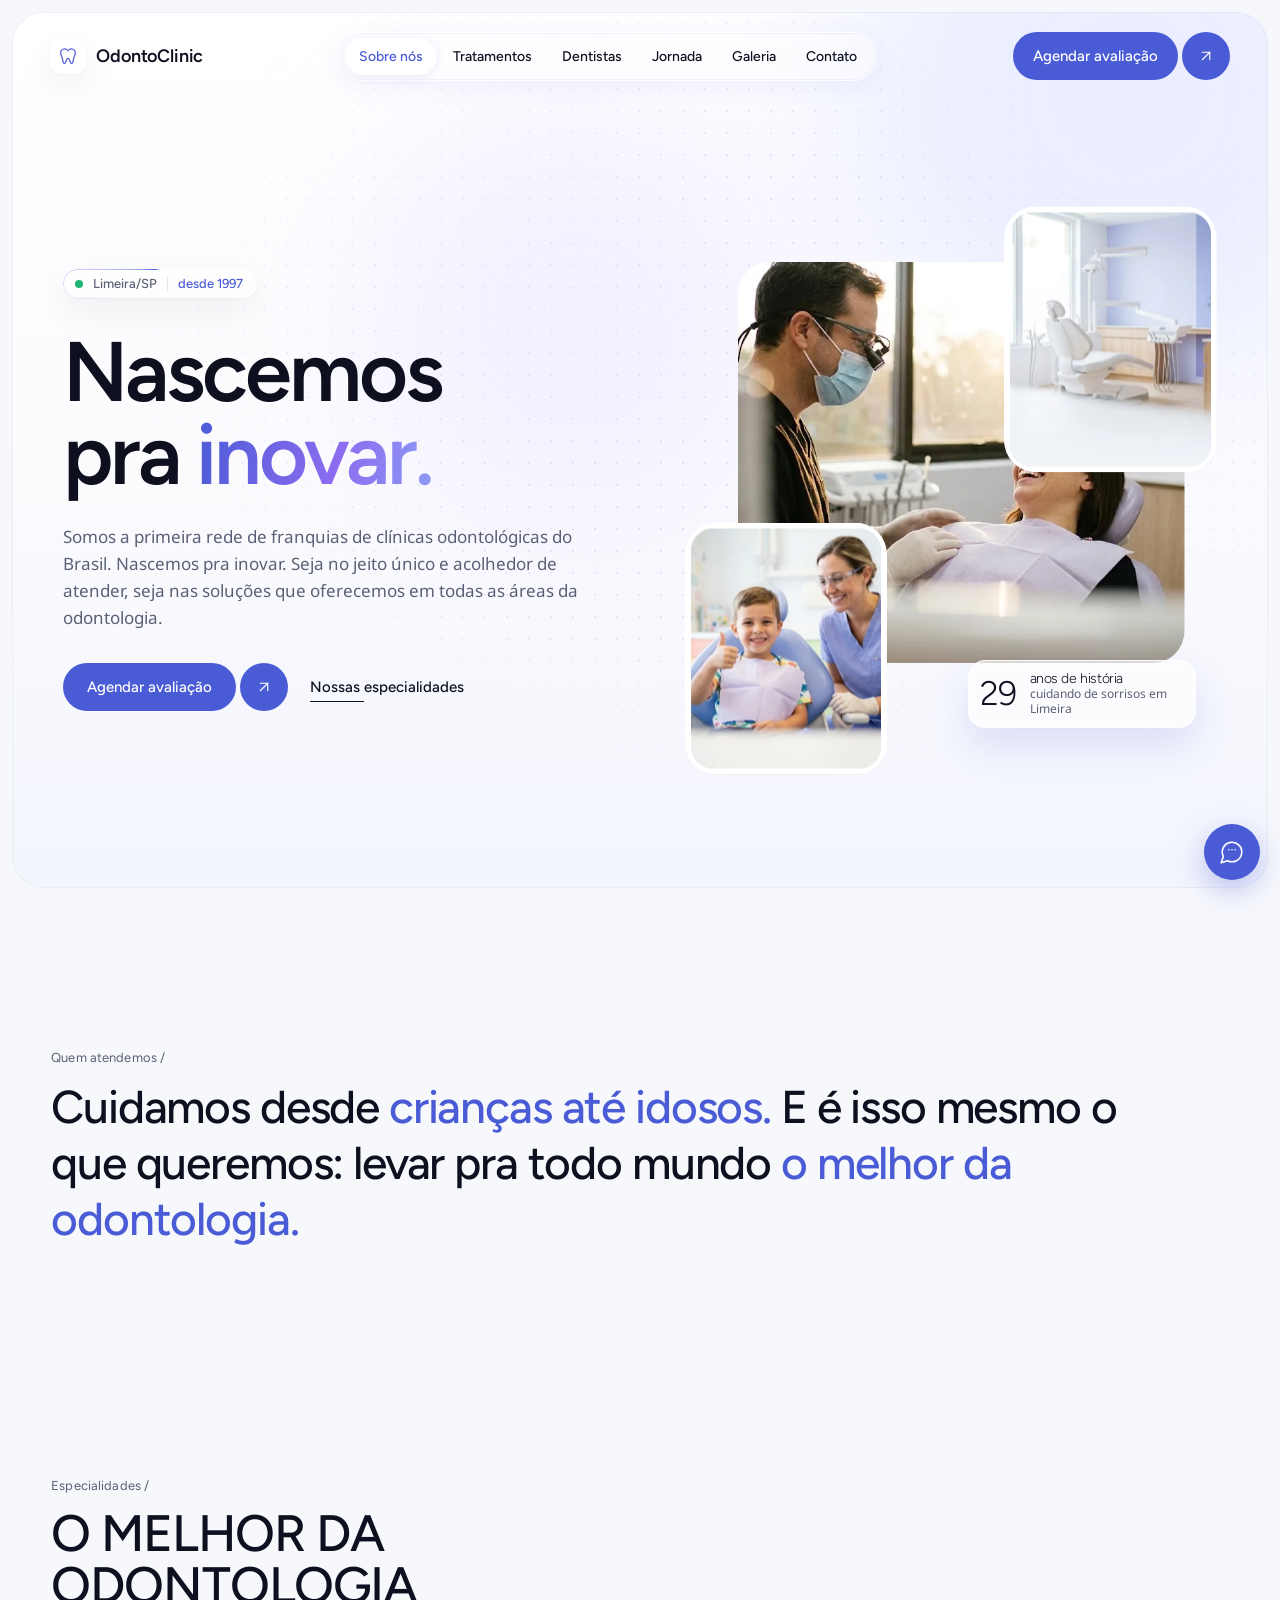
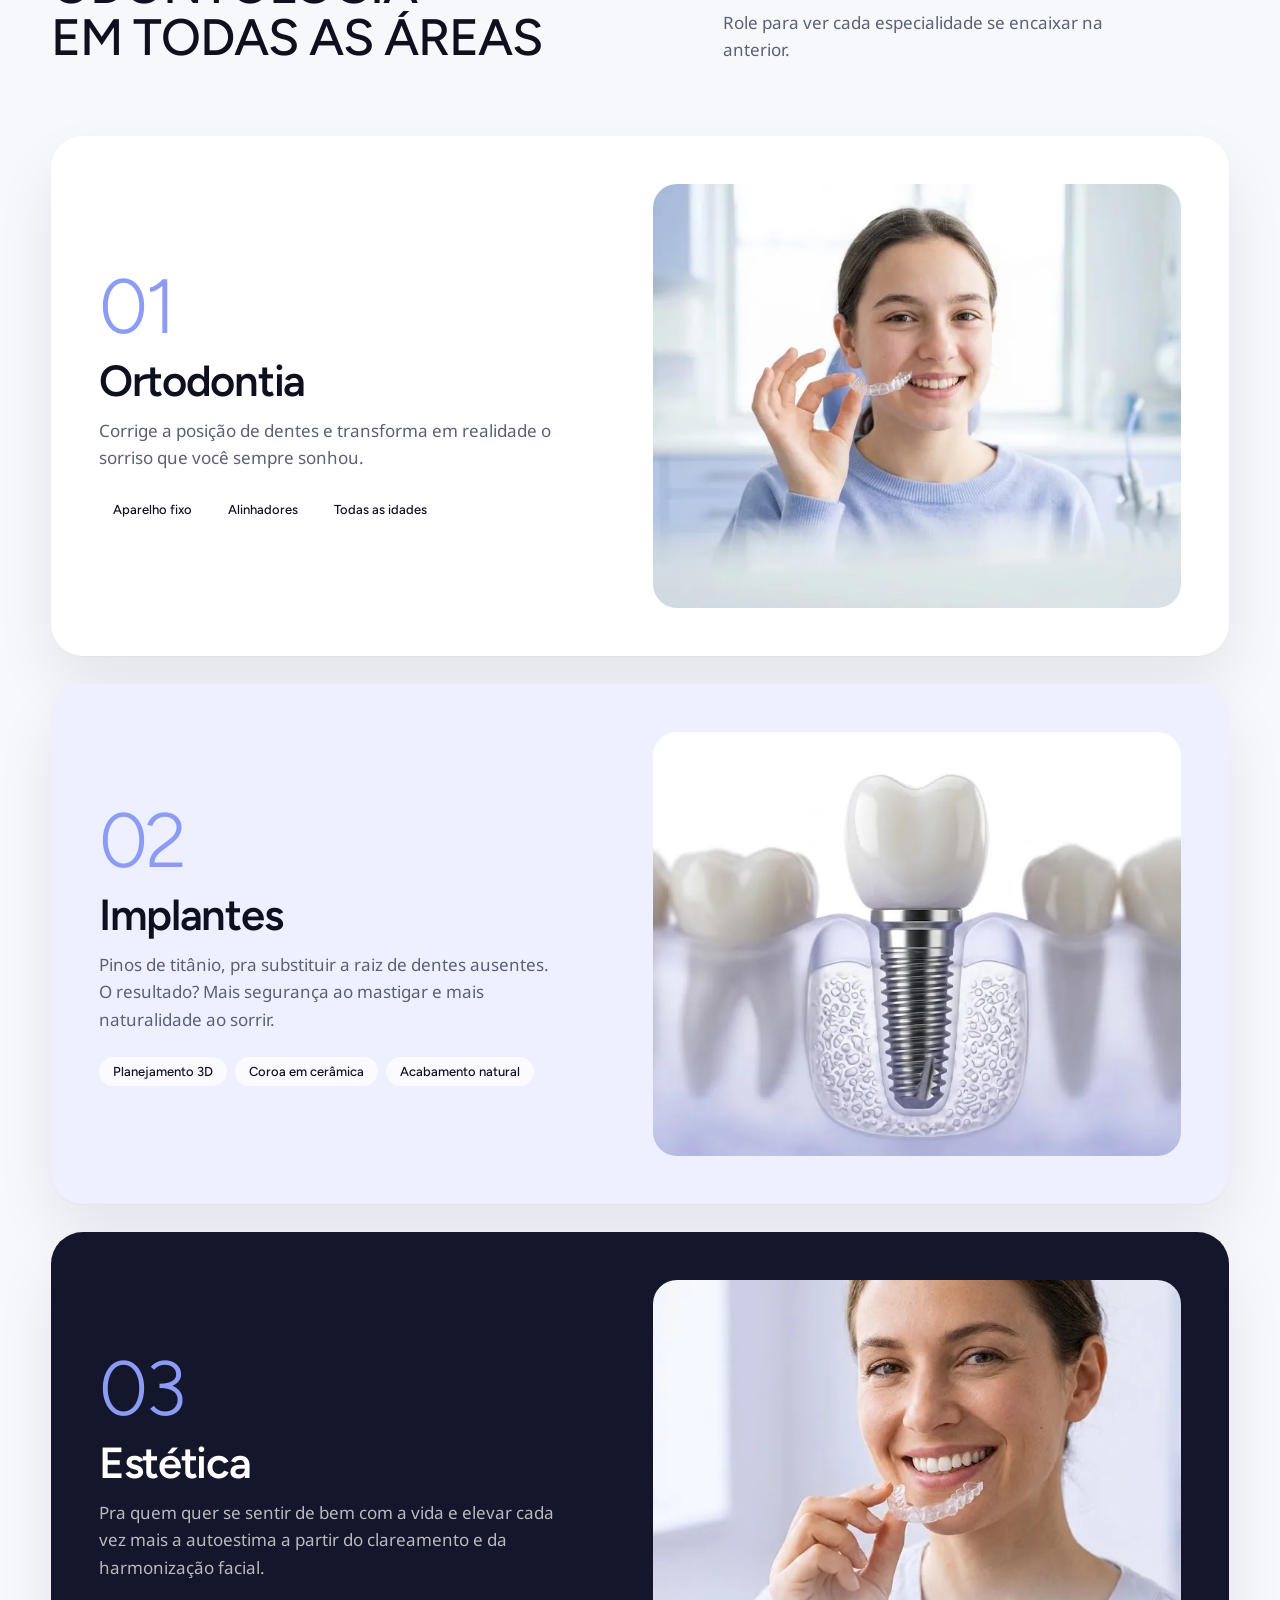
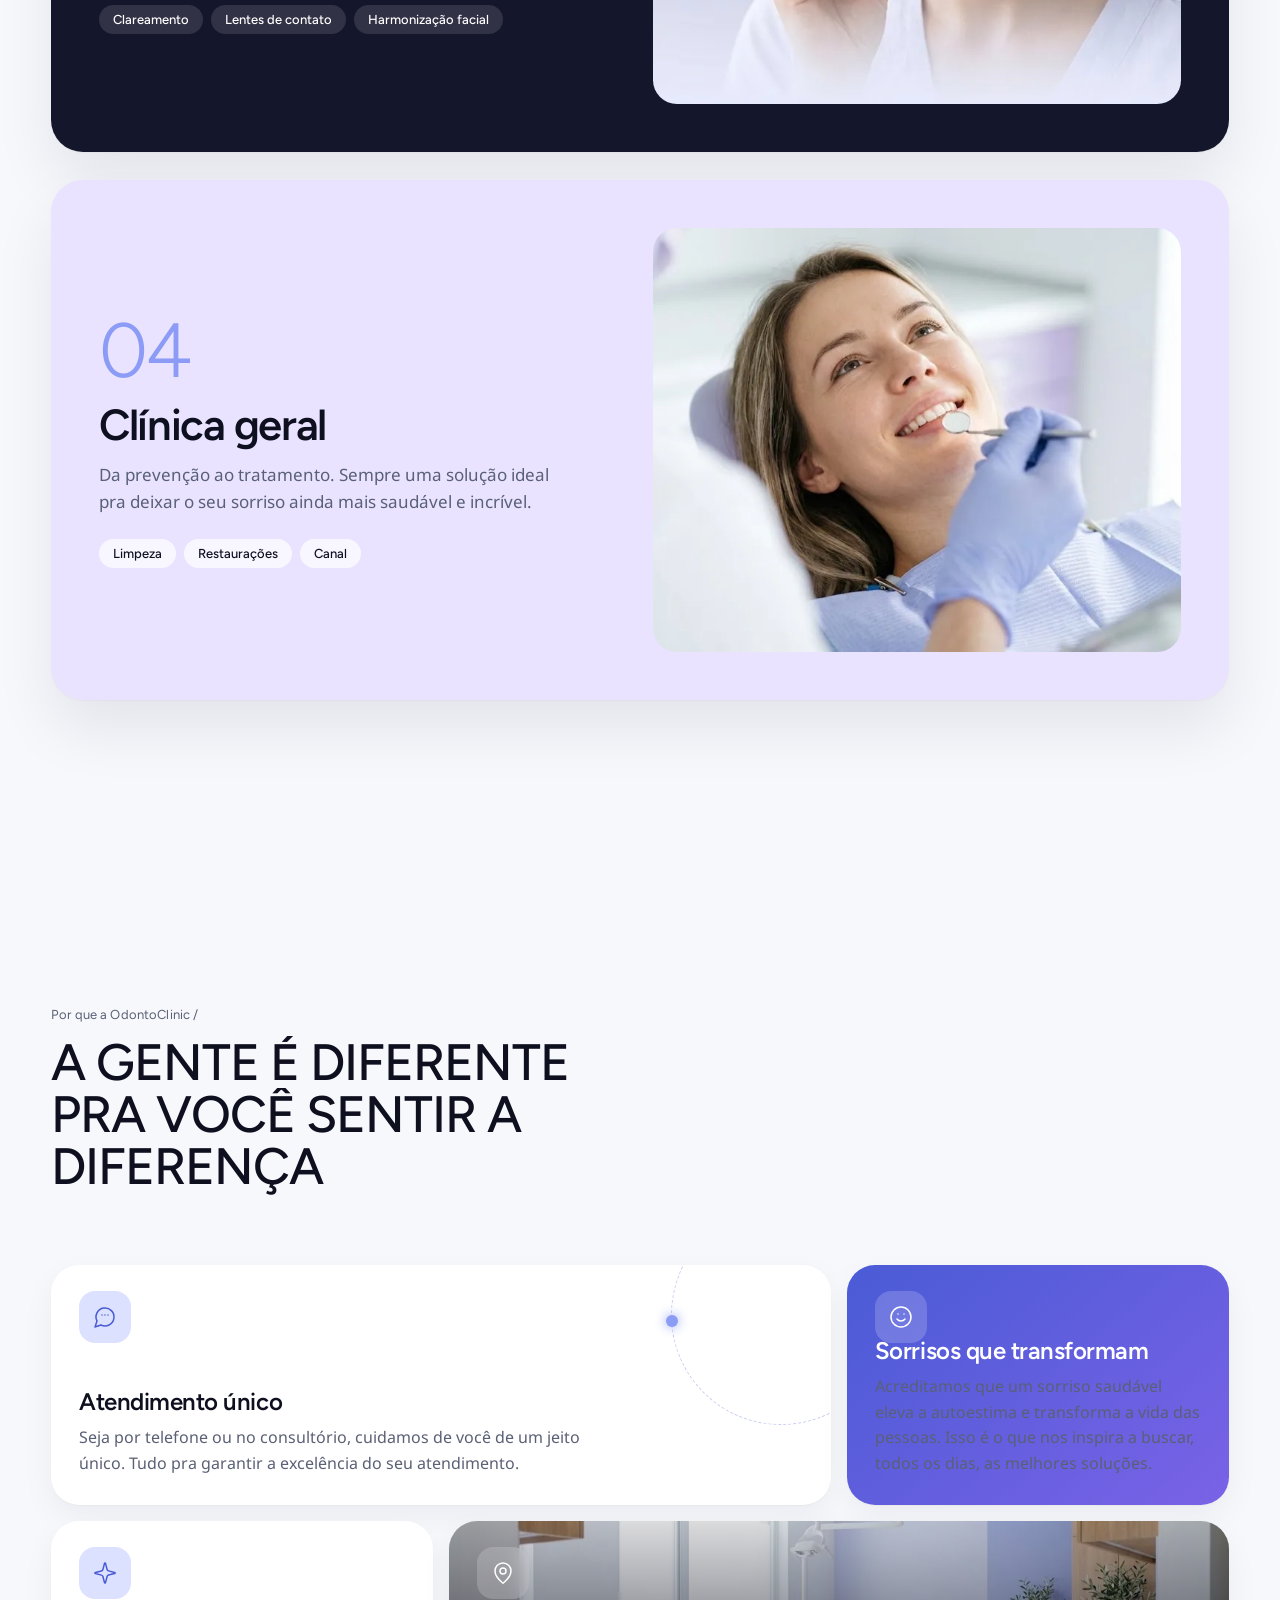
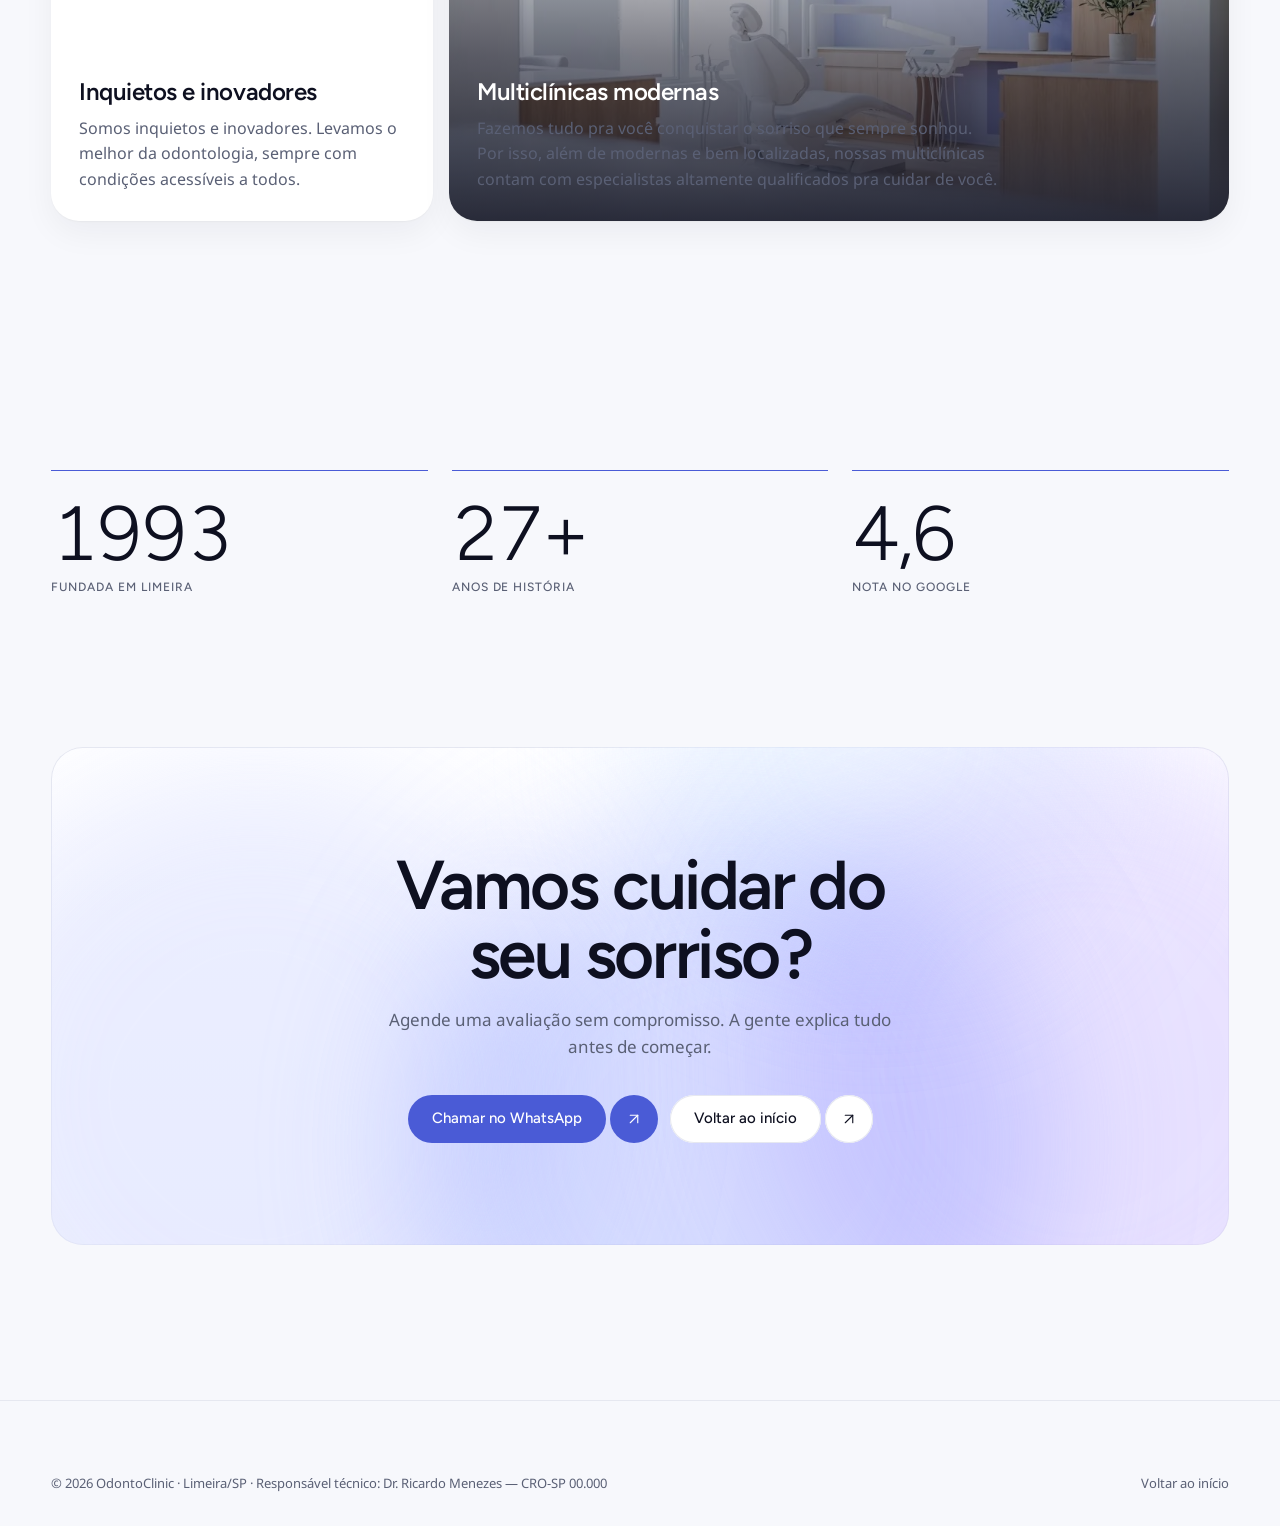
==== sobre.html @ 404c9808 "Página Sobre nós, nav em barra e hero mais enxuto - Nova página sobre.html com o texto institucional" ====
<!doctype html>
<html lang="pt-BR">
<head>
  <meta charset="utf-8">
  <meta name="viewport" content="width=device-width, initial-scale=1">
  <title>Sobre nós — OdontoClinic | Limeira/SP desde 1997</title>
  <meta name="description" content="Conheça a OdontoClinic: odontologia em Limeira/SP desde 1997, com atendimento acolhedor, especialistas em todas as áreas e condições acessíveis.">
  <meta name="theme-color" content="#F7F8FC">
  <meta property="og:title" content="Sobre a OdontoClinic — nascemos pra inovar">
  <meta property="og:image" content="https://bieltrem09.github.io/odontologista/assets/og-hero.jpg">
  <link rel="preconnect" href="https://fonts.googleapis.com">
  <link rel="preconnect" href="https://fonts.gstatic.com" crossorigin>
  <link href="https://fonts.googleapis.com/css2?family=Figtree:wght@300;400;500;600;700&family=Noto+Sans:wght@400;500&display=swap" rel="stylesheet">
  <link rel="stylesheet" href="styles.css?v=dev">
  <script>
    document.documentElement.classList.add('js');
    try { if (sessionStorage.getItem('pt')) { document.documentElement.classList.add('pt-enter'); sessionStorage.removeItem('pt'); } } catch (e) {}
    if (matchMedia('(prefers-reduced-motion: reduce)').matches) document.documentElement.classList.add('reduced');
    // rede de segurança: nada fica escondido se o script falhar
    setTimeout(function () { document.querySelectorAll('[data-reveal],[data-split],[data-count]').forEach(function (el) { el.classList.add('is-in'); }); document.documentElement.classList.add('is-ready'); }, 4000);
  </script>
</head>
<body class="page-sobre">
  <!-- Sprite de ícones (Lucide, traço 1.5) -->
  <svg width="0" height="0" style="position:absolute" aria-hidden="true">
    <defs>
      <symbol id="i-arrow" viewBox="0 0 24 24"><path d="M7 7h10v10"/><path d="M7 17 17 7"/></symbol>
      <symbol id="i-left" viewBox="0 0 24 24"><path d="m15 18-6-6 6-6"/></symbol>
      <symbol id="i-right" viewBox="0 0 24 24"><path d="m9 18 6-6-6-6"/></symbol>
      <symbol id="i-plus" viewBox="0 0 24 24"><path d="M5 12h14"/><path d="M12 5v14"/></symbol>
      <symbol id="i-x" viewBox="0 0 24 24"><path d="M18 6 6 18"/><path d="m6 6 12 12"/></symbol>
      <symbol id="i-menu" viewBox="0 0 24 24"><path d="M4 8h16"/><path d="M4 16h16"/></symbol>
      <symbol id="i-pause" viewBox="0 0 24 24"><rect x="14" y="4" width="4" height="16" rx="1"/><rect x="6" y="4" width="4" height="16" rx="1"/></symbol>
      <symbol id="i-play" viewBox="0 0 24 24"><path d="M6 3 20 12 6 21Z"/></symbol>
      <symbol id="i-star" viewBox="0 0 24 24"><path d="M11.5 2.3a.5.5 0 0 1 .9 0l2.3 4.7a2 2 0 0 0 1.6 1.1l5.2.8a.5.5 0 0 1 .3.9l-3.8 3.7a2 2 0 0 0-.6 1.9l.9 5.2a.5.5 0 0 1-.8.6l-4.6-2.5a2 2 0 0 0-2 0l-4.6 2.5a.5.5 0 0 1-.8-.6l.9-5.2a2 2 0 0 0-.6-1.9L1.8 9.8a.5.5 0 0 1 .3-.9l5.2-.8a2 2 0 0 0 1.6-1.1z"/></symbol>
      <symbol id="i-chat" viewBox="0 0 24 24"><path d="M7.9 20A9 9 0 1 0 4 16.1L2 22Z"/><path d="M9 10h.01"/><path d="M12 10h.01"/><path d="M15 10h.01"/></symbol>
      <symbol id="i-pin" viewBox="0 0 24 24"><path d="M20 10c0 5-5.5 10.2-7.4 11.8a1 1 0 0 1-1.2 0C9.5 20.2 4 15 4 10a8 8 0 0 1 16 0"/><circle cx="12" cy="10" r="3"/></symbol>
      <symbol id="i-clock" viewBox="0 0 24 24"><circle cx="12" cy="12" r="10"/><path d="M12 6v6l4 2"/></symbol>
      <symbol id="i-phone" viewBox="0 0 24 24"><path d="M22 16.9v3a2 2 0 0 1-2.2 2 19.8 19.8 0 0 1-8.6-3.1 19.5 19.5 0 0 1-6-6A19.8 19.8 0 0 1 2.1 4.2 2 2 0 0 1 4.1 2h3a2 2 0 0 1 2 1.7c.1 1 .4 1.9.7 2.8a2 2 0 0 1-.5 2.1L8 9.9a16 16 0 0 0 6 6l1.3-1.3a2 2 0 0 1 2.1-.4c.9.3 1.8.6 2.8.7a2 2 0 0 1 1.7 2"/></symbol>
      <symbol id="i-insta" viewBox="0 0 24 24"><rect width="20" height="20" x="2" y="2" rx="5"/><path d="M16 11.4A4 4 0 1 1 12.6 8 4 4 0 0 1 16 11.4z"/><path d="M17.5 6.5h.01"/></symbol>
      <symbol id="i-move" viewBox="0 0 24 24"><path d="m18 8 4 4-4 4"/><path d="m6 8-4 4 4 4"/><path d="M2 12h20"/></symbol>
      <symbol id="i-image" viewBox="0 0 24 24"><rect width="18" height="18" x="3" y="3" rx="2"/><circle cx="9" cy="9" r="2"/><path d="m21 15-3.1-3.1a2 2 0 0 0-2.8 0L6 21"/></symbol>
      <symbol id="i-shield" viewBox="0 0 24 24"><path d="M20 13c0 5-3.5 7.5-7.7 9a1 1 0 0 1-.6 0C7.5 20.5 4 18 4 13V6a1 1 0 0 1 1-1c2 0 4.5-1.2 6.2-2.7a1.2 1.2 0 0 1 1.6 0C14.5 3.8 17 5 19 5a1 1 0 0 1 1 1z"/><path d="m9 12 2 2 4-4"/></symbol>
      <symbol id="i-sparkle" viewBox="0 0 24 24"><path d="M9.9 15.5A2 2 0 0 0 8.5 14.1l-6.1-1.6a.5.5 0 0 1 0-1l6.1-1.6a2 2 0 0 0 1.4-1.4l1.6-6.1a.5.5 0 0 1 1 0l1.6 6.1a2 2 0 0 0 1.4 1.4l6.1 1.6a.5.5 0 0 1 0 1l-6.1 1.6a2 2 0 0 0-1.4 1.4l-1.6 6.1a.5.5 0 0 1-1 0z"/></symbol>
      <symbol id="i-smile" viewBox="0 0 24 24"><circle cx="12" cy="12" r="10"/><path d="M8 14s1.5 2 4 2 4-2 4-2"/><path d="M9 9h.01"/><path d="M15 9h.01"/></symbol>
      <symbol id="i-check" viewBox="0 0 24 24"><path d="M20 6 9 17l-5-5"/></symbol>
      <symbol id="i-tooth" viewBox="0 0 24 24"><path d="M12 5.5C10.5 4 8.6 3.2 6.8 3.6 4.3 4.1 3 6.6 3.4 9.4c.3 2.2 1.3 3.6 1.8 5.6.5 2.2.6 5.6 2.4 6 1.6.3 2-2.6 2.6-4.4.4-1.2 1-1.7 1.8-1.7s1.4.5 1.8 1.7c.6 1.8 1 4.7 2.6 4.4 1.8-.4 1.9-3.8 2.4-6 .5-2 1.5-3.4 1.8-5.6.4-2.8-.9-5.3-3.4-5.8-1.8-.4-3.7.4-5.2 1.9z"/></symbol>
    </defs>
  </svg>

  <div class="pt" aria-hidden="true"><span></span><span></span><span></span><span></span><span></span>
    <div class="pt__logo"><svg><use href="#i-tooth"/></svg>OdontoClinic</div></div>

  <div class="progress" aria-hidden="true"><span></span></div>
  <a class="skip" href="#conteudo">Pular para o conteúdo</a>

  <header class="header" data-header>
    <div class="header__inner">
      <a href="index.html" class="logo" aria-label="OdontoClinic — início" data-page>
        <span class="logo__mark"><svg><use href="#i-tooth"/></svg></span>
        <span class="logo__name">OdontoClinic</span>
      </a>
      <nav class="nav" aria-label="Principal">
        <a href="sobre.html" aria-current="page">Sobre nós</a>
        <a href="index.html#tratamentos" data-page>Tratamentos</a>
        <a href="index.html#dentistas" data-page>Dentistas</a>
        <a href="index.html#jornada" data-page>Jornada</a>
        <a href="index.html#galeria" data-page>Galeria</a>
        <a href="index.html#contato" data-page>Contato</a>
        <span class="nav__indicator" aria-hidden="true"></span>
      </nav>
      <a class="btn btn--primary btn--shine header__cta" href="#" data-wa>
        <span class="btn__pill">Agendar avaliação</span>
        <span class="btn__circle" aria-hidden="true"><svg><use href="#i-arrow"/></svg></span>
      </a>
      <button class="burger" type="button" aria-expanded="false" aria-controls="menu" aria-label="Abrir menu"><span></span><span></span></button>
    </div>
  </header>

  <div class="menu" id="menu" hidden>
    <nav class="menu__links" aria-label="Menu">
      <a href="index.html" data-page><span>Início</span></a>
      <a href="index.html#tratamentos" data-page><span>Tratamentos</span></a>
      <a href="index.html#dentistas" data-page><span>Dentistas</span></a>
      <a href="index.html#galeria" data-page><span>Galeria</span></a>
      <a href="index.html#contato" data-page><span>Contato</span></a>
    </nav>
    <a class="btn btn--primary btn--block menu__wa" href="#" data-wa>
      <span class="btn__pill">Chamar no WhatsApp</span>
      <span class="btn__circle" aria-hidden="true"><svg><use href="#i-arrow"/></svg></span>
    </a>
  </div>

  <main id="conteudo">
    <!-- Abertura -->
    <section class="ab-hero" aria-labelledby="ab-title">
      <div class="ab-hero__card">
        <div class="hero__bg" aria-hidden="true">
          <div class="hero__dots"></div>
          <span class="hero__blob hero__blob--a"></span>
          <span class="hero__blob hero__blob--b"></span>
        </div>
        <div class="ab-hero__copy">
          <span class="hero-pill" data-reveal>
            <span class="hero-pill__dot" aria-hidden="true"></span>
            <span>Limeira/SP</span><span class="hero-pill__sep" aria-hidden="true"></span><span class="hero-pill__strong">desde 1997</span>
          </span>
          <h1 class="ab-hero__title" id="ab-title" data-split>
            <span class="line"><span>Nascemos</span></span>
            <span class="line"><span>pra <em>inovar.</em></span></span>
          </h1>
          <p class="ab-hero__p" data-reveal style="--d:4">Somos a primeira rede de franquias de clínicas odontológicas do Brasil. Nascemos pra inovar. Seja no jeito único e acolhedor de atender, seja nas soluções que oferecemos em todas as áreas da odontologia.</p>
          <div class="ab-hero__ctas" data-reveal style="--d:6">
            <a class="btn btn--primary btn--shine" href="#" data-wa>
              <span class="btn__pill">Agendar avaliação</span>
              <span class="btn__circle" aria-hidden="true"><svg><use href="#i-arrow"/></svg></span>
            </a>
            <a class="hero__link" href="#especialidades">Nossas especialidades</a>
          </div>
        </div>

        <div class="collage" aria-hidden="false">
          <figure class="collage__a" data-reveal="img" data-parallax="-0.04"><img src="assets/sobre.webp" alt="Dentista atendendo uma paciente sorrindo" width="1024" height="572" loading="lazy" decoding="async"></figure>
          <figure class="collage__b" data-reveal="img" data-parallax="0.08"><img src="assets/t-ambiente.webp" alt="Consultório claro e moderno da OdontoClinic" width="1024" height="572" loading="lazy" decoding="async"></figure>
          <figure class="collage__c" data-reveal="img" data-parallax="0.12"><img src="assets/t-odontopediatria.webp" alt="Criança sorrindo na cadeira do dentista" width="1024" height="572" loading="lazy" decoding="async"></figure>
          <div class="glass collage__stat" data-reveal style="--d:8">
            <div class="glass__in">
              <strong><span data-count="29">29</span></strong>
              <span><strong style="font-size:14px">anos de história</strong><small>cuidando de sorrisos em Limeira</small></span>
            </div>
          </div>
        </div>
      </div>
    </section>

    <!-- Frase que acende com a rolagem -->
    <section class="ab-statement" aria-label="Nosso propósito">
      <div class="wrap">
        <span class="slabel" data-reveal>Quem atendemos /</span>
        <p class="manifesto__text" data-read>Cuidamos desde <em>crianças até idosos.</em> E é isso mesmo o que queremos: levar pra todo mundo <em>o melhor da odontologia.</em></p>
      </div>
    </section>

    <!-- Especialidades: Stacking Cards -->
    <section class="section" id="especialidades" aria-labelledby="t-esp">
      <div class="wrap">
        <div class="shead">
          <h2 class="stitle" id="t-esp">
            <span class="slabel" data-reveal>Especialidades /</span>
            <span data-split>
              <span class="line"><span>O melhor da odontologia</span></span>
              <span class="line"><span>em todas as áreas</span></span>
            </span>
          </h2>
          <p class="shead__p" data-reveal style="--d:3">Role para ver cada especialidade se encaixar na anterior.</p>
        </div>
        <div class="stack" data-stack>
          <article class="scard">
            <div>
              <span class="scard__n">01</span>
              <h3>Ortodontia</h3>
              <p>Corrige a posição de dentes e transforma em realidade o sorriso que você sempre sonhou.</p>
              <div class="scard__tags"><span>Aparelho fixo</span><span>Alinhadores</span><span>Todas as idades</span></div>
            </div>
            <div class="scard__img"><img src="assets/t-ortodontia.webp" alt="Adolescente sorrindo segurando um alinhador transparente" width="1024" height="572" loading="lazy" decoding="async"></div>
          </article>
          <article class="scard">
            <div>
              <span class="scard__n">02</span>
              <h3>Implantes</h3>
              <p>Pinos de titânio, pra substituir a raiz de dentes ausentes. O resultado? Mais segurança ao mastigar e mais naturalidade ao sorrir.</p>
              <div class="scard__tags"><span>Planejamento 3D</span><span>Coroa em cerâmica</span><span>Acabamento natural</span></div>
            </div>
            <div class="scard__img"><img src="assets/hero-implante.webp" alt="Implante dentário com coroa de cerâmica" width="1024" height="572" loading="lazy" decoding="async"></div>
          </article>
          <article class="scard">
            <div>
              <span class="scard__n">03</span>
              <h3>Estética</h3>
              <p>Pra quem quer se sentir de bem com a vida e elevar cada vez mais a autoestima a partir do clareamento e da harmonização facial.</p>
              <div class="scard__tags"><span>Clareamento</span><span>Lentes de contato</span><span>Harmonização facial</span></div>
            </div>
            <div class="scard__img"><img src="assets/t-clareamento.webp" alt="Mulher sorrindo segurando moldeira de clareamento" width="1024" height="572" loading="lazy" decoding="async"></div>
          </article>
          <article class="scard">
            <div>
              <span class="scard__n">04</span>
              <h3>Clínica geral</h3>
              <p>Da prevenção ao tratamento. Sempre uma solução ideal pra deixar o seu sorriso ainda mais saudável e incrível.</p>
              <div class="scard__tags"><span>Limpeza</span><span>Restaurações</span><span>Canal</span></div>
            </div>
            <div class="scard__img"><img src="assets/t-limpeza.webp" alt="Paciente sorrindo durante uma consulta de limpeza" width="1024" height="572" loading="lazy" decoding="async"></div>
          </article>
        </div>
      </div>
    </section>

    <!-- Diferenciais: Bento Grid -->
    <section class="section" aria-labelledby="t-dif">
      <div class="wrap">
        <div class="shead">
          <h2 class="stitle" id="t-dif">
            <span class="slabel" data-reveal>Por que a OdontoClinic /</span>
            <span data-split>
              <span class="line"><span>A gente é diferente</span></span>
              <span class="line"><span>pra você sentir a diferença</span></span>
            </span>
          </h2>
        </div>
        <div class="bento" data-stagger>
          <article class="bcard bcard--wide" data-reveal>
            <span class="bcard__ring" aria-hidden="true"></span>
            <span class="bcard__ic" aria-hidden="true"><svg><use href="#i-chat"/></svg></span>
            <h3>Atendimento único</h3>
            <p>Seja por telefone ou no consultório, cuidamos de você de um jeito único. Tudo pra garantir a excelência do seu atendimento.</p>
          </article>
          <article class="bcard bcard--brand" data-reveal>
            <span class="bcard__ic" aria-hidden="true"><svg><use href="#i-smile"/></svg></span>
            <h3>Sorrisos que transformam</h3>
            <p>Acreditamos que um sorriso saudável eleva a autoestima e transforma a vida das pessoas. Isso é o que nos inspira a buscar, todos os dias, as melhores soluções.</p>
          </article>
          <article class="bcard" data-reveal>
            <span class="bcard__ic" aria-hidden="true"><svg><use href="#i-sparkle"/></svg></span>
            <h3>Inquietos e inovadores</h3>
            <p>Somos inquietos e inovadores. Levamos o melhor da odontologia, sempre com condições acessíveis a todos.</p>
          </article>
          <article class="bcard bcard--wide bcard--img" data-reveal>
            <img src="assets/t-ambiente.webp" alt="" width="1024" height="572" loading="lazy" decoding="async">
            <span class="bcard__ic" aria-hidden="true"><svg><use href="#i-pin"/></svg></span>
            <h3>Multiclínicas modernas</h3>
            <p>Fazemos tudo pra você conquistar o sorriso que sempre sonhou. Por isso, além de modernas e bem localizadas, nossas multiclínicas contam com especialistas altamente qualificados pra cuidar de você.</p>
          </article>
        </div>
      </div>
    </section>

    <!-- Números -->
    <section class="section" aria-label="Números" style="padding-top:0">
      <div class="wrap">
        <dl class="metrics" data-stagger>
          <div class="metric" data-reveal><dt>Fundada em Limeira</dt><dd><span data-count="1997" data-nogroup>1997</span></dd></div>
          <div class="metric" data-reveal><dt>Anos de história</dt><dd><span data-count="29" data-suffix="+">29+</span></dd></div>
          <div class="metric" data-reveal><dt>Nota no Google</dt><dd><span data-count="4.9" data-decimals="1">4,9</span></dd></div>
        </dl>
      </div>
    </section>

    <!-- Chamada final -->
    <section class="ab-cta" aria-labelledby="t-abcta">
      <div class="wrap">
        <div class="ab-cta__card" data-reveal="card">
          <div class="aurora" aria-hidden="true"><span></span><span></span><span></span><span></span></div>
          <h2 id="t-abcta" data-split>
            <span class="line"><span>Vamos cuidar do</span></span>
            <span class="line"><span>seu sorriso?</span></span>
          </h2>
          <p data-reveal style="--d:3">Agende uma avaliação sem compromisso. A gente explica tudo antes de começar.</p>
          <div class="ab-cta__btns" data-reveal style="--d:4">
            <a class="btn btn--primary btn--shine" href="#" data-wa>
              <span class="btn__pill">Chamar no WhatsApp</span>
              <span class="btn__circle" aria-hidden="true"><svg><use href="#i-arrow"/></svg></span>
            </a>
            <a class="btn btn--ghost" href="index.html" data-page>
              <span class="btn__pill">Voltar ao início</span>
              <span class="btn__circle" aria-hidden="true"><svg><use href="#i-arrow"/></svg></span>
            </a>
          </div>
        </div>
      </div>
    </section>
  </main>

  <footer class="footer">
    <div class="wrap footer__bottom" style="margin-top:0;border-top:0;padding-top:0">
      <span>© <span data-year></span> OdontoClinic · Limeira/SP · Responsável técnico: Dr. Ricardo Menezes — CRO-SP 00.000</span>
      <a href="index.html" data-page>Voltar ao início</a>
    </div>
  </footer>

  <a class="wa-float is-visible" href="#" data-wa aria-label="Conversar no WhatsApp"><svg><use href="#i-chat"/></svg></a>

  <script src="pt.js?v=dev" defer></script>
  <script src="sobre.js?v=dev" defer></script>
</body>
</html>
---- styles.css ----
/* =========================================================
   Design tokens
   ========================================================= */
:root {
  --bg: #F7F8FC;
  --surface: #FFFFFF;
  --ink: #0E1020;
  --ink-muted: #5A6075;
  --brand: #4A5BD6;
  --brand-soft: #8C9BF5;
  --mist: #DCE1FF;
  --line: #E6E8F0;

  --r-card: 24px;
  --r-img: 32px;
  --shadow: 0 1px 2px rgba(14,16,32,.04), 0 12px 32px rgba(14,16,32,.06);
  --shadow-lg: 0 2px 4px rgba(14,16,32,.04), 0 24px 56px rgba(14,16,32,.10);

  /* Movimento: tudo calmo, sem "pulos" */
  --ease: cubic-bezier(.22, 1, .36, 1);      /* ≈ power3/quint out */
  --ease-io: cubic-bezier(.65, 0, .35, 1);
  --ease-spring: cubic-bezier(.34, 1.36, .64, 1);
  --t-fast: .2s;
  --t-med: .6s;
  --t-slow: 1.1s;

  --font-head: "Figtree", system-ui, sans-serif;
  --font-body: "Noto Sans", system-ui, sans-serif;
  --gutter: clamp(16px, 4vw, 56px);
  --hh: 88px;
}

*, *::before, *::after { box-sizing: border-box; }
html { -webkit-text-size-adjust: 100%; scroll-padding-top: 84px; }
body {
  margin: 0;
  background: var(--bg);
  color: var(--ink);
  font: 400 17px/1.6 var(--font-body);
  -webkit-font-smoothing: antialiased;
  overflow-x: hidden;
}
img { display: block; max-width: 100%; height: auto; }
img.is-broken { opacity: 0 !important; }
a { color: inherit; text-decoration: none; }
button { font: inherit; color: inherit; background: none; border: 0; padding: 0; cursor: pointer; }
h1, h2, h3 { font-family: var(--font-head); margin: 0; }
p { margin: 0; }
svg { width: 1em; height: 1em; fill: none; stroke: currentColor; stroke-width: 1.5; stroke-linecap: round; stroke-linejoin: round; }
:focus-visible { outline: 2px solid var(--brand); outline-offset: 3px; border-radius: 8px; }
::selection { background: var(--mist); }
.sr-only { position: absolute; width: 1px; height: 1px; overflow: hidden; clip: rect(0 0 0 0); white-space: nowrap; }
.skip { position: fixed; left: 16px; top: -60px; z-index: 200; background: var(--ink); color: #fff; padding: 10px 16px; border-radius: 999px; transition: top .3s var(--ease); }
.skip:focus { top: 16px; }

.wrap { width: min(1320px, 100%); margin-inline: auto; padding-inline: var(--gutter); }
.section { position: relative; padding-block: clamp(80px, 12vw, 160px); }
.note { margin-top: 20px; font-size: 13px; color: var(--ink-muted); }

/* =========================================================
   Botões: pill + círculo com seta
   ========================================================= */
.btn { display: inline-flex; align-items: center; gap: 4px; cursor: pointer; min-height: 48px; }
.btn__pill {
  display: inline-flex; align-items: center; min-height: 48px;
  padding: 0 24px; border-radius: 999px;
  font: 500 15px/1 var(--font-head);
  transition: transform .35s var(--ease), background-color var(--t-fast), color var(--t-fast);
}
.btn__circle {
  display: grid; place-items: center; width: 48px; height: 48px; border-radius: 999px; flex: none;
  transition: transform .45s var(--ease), background-color var(--t-fast);
}
.btn__circle svg { width: 18px; height: 18px; transition: transform .45s var(--ease); }
.btn:hover .btn__circle, .btn:focus-visible .btn__circle { transform: translateX(-4px); }   /* o círculo "encosta" */
.btn:hover .btn__circle svg, .btn:focus-visible .btn__circle svg { transform: rotate(45deg) translateX(2px); }
.btn:active .btn__pill, .btn:active .btn__circle { transform: scale(.97); }

.btn--primary .btn__pill, .btn--primary .btn__circle { background: var(--brand); color: #fff; }
.btn--primary:hover .btn__pill { background: #3D4EC8; }
.btn--ghost .btn__pill { background: var(--surface); box-shadow: inset 0 0 0 1px var(--line); }
.btn--ghost .btn__circle { background: var(--surface); box-shadow: inset 0 0 0 1px var(--line); }
.btn--light .btn__pill, .btn--light .btn__circle { background: var(--brand); color: #fff; }
.btn--sm .btn__pill { min-height: 44px; padding: 0 18px; font-size: 14px; }
.btn--sm .btn__circle { width: 44px; height: 44px; }
.btn--block { display: flex; width: 100%; }
.btn--block .btn__pill { flex: 1; justify-content: center; }

.ctrl {
  display: grid; place-items: center; width: 48px; height: 48px; border-radius: 999px;
  box-shadow: inset 0 0 0 1px var(--line); background: var(--surface);
  transition: transform .35s var(--ease), background-color var(--t-fast), box-shadow var(--t-fast);
}
.ctrl svg { width: 20px; height: 20px; }
.ctrl:hover { transform: translateY(-2px); box-shadow: inset 0 0 0 1px var(--brand-soft), var(--shadow); }
.ctrl:active { transform: scale(.94); }
.ctrl--solid { background: var(--ink); color: #fff; box-shadow: none; }
.ctrl--solid:hover { background: var(--brand); box-shadow: var(--shadow); }
.ctrl:disabled { opacity: .35; pointer-events: none; }

/* =========================================================
   Intro (cortina) + barra de progresso
   ========================================================= */
.intro {
  position: fixed; inset: 0; z-index: 150; display: none;
  place-content: center; justify-items: center; gap: 14px;
  background: var(--bg); pointer-events: none;
}
.js .intro { display: grid; }
.reduced .intro, .intro.is-skipped { display: none !important; }
.intro__mark { width: 64px; height: 64px; color: var(--brand); stroke-width: 1; }
.intro__mark path { stroke-dasharray: 1; stroke-dashoffset: 1; animation: draw 1s var(--ease-io) .1s forwards; }
.intro__name { font: 500 15px var(--font-head); letter-spacing: .02em; color: var(--ink-muted); opacity: 0; animation: fadeUp .6s var(--ease) .5s forwards; }
.intro.is-out { animation: curtain .9s var(--ease-io) forwards; }
.intro.is-out .intro__mark, .intro.is-out .intro__name { transition: transform .9s var(--ease-io), opacity .5s; transform: translateY(-40px); opacity: 0; }
@keyframes draw { to { stroke-dashoffset: 0; } }
@keyframes fadeUp { from { opacity: 0; transform: translateY(8px); } to { opacity: 1; transform: none; } }
@keyframes curtain { to { clip-path: inset(0 0 100% 0); } }
.intro { clip-path: inset(0 0 0 0); }

.progress { position: fixed; top: 0; left: 0; right: 0; height: 2px; z-index: 120; pointer-events: none; }
.progress span { display: block; height: 100%; background: linear-gradient(90deg, var(--brand-soft), var(--brand)); transform-origin: 0 50%; transform: scaleX(var(--p, 0)); }

/* =========================================================
   Header
   ========================================================= */
.header {
  position: fixed; z-index: 100; top: 12px; left: 12px; right: 12px;
  height: var(--hh);
  transition: height .45s var(--ease), top .45s var(--ease), left .45s var(--ease), right .45s var(--ease), transform .6s var(--ease);
}
.header::before {
  content: ""; position: absolute; inset: 0; border-radius: 32px 32px 0 0;
  background: rgba(255,255,255,.75); backdrop-filter: blur(16px) saturate(1.4); -webkit-backdrop-filter: blur(16px) saturate(1.4);
  border-bottom: 1px solid var(--line);
  opacity: 0; transition: opacity .45s var(--ease), border-radius .45s var(--ease);
}
.header.is-scrolled { --hh: 68px; top: 0; left: 0; right: 0; }
.header.is-scrolled::before { opacity: 1; border-radius: 0; }
.header__inner { position: relative; height: 100%; display: flex; align-items: center; gap: 24px; padding-inline: clamp(16px, 3vw, 40px); }
.js:not(.reduced):not(.is-ready) .header { transform: translateY(-24px); opacity: 0; }
.is-ready .header { transform: none; opacity: 1; transition: height .45s var(--ease), top .45s var(--ease), left .45s var(--ease), right .45s var(--ease), transform .9s var(--ease) .1s, opacity .9s var(--ease) .1s; }

.logo { display: inline-flex; align-items: center; gap: 10px; font: 600 18px var(--font-head); letter-spacing: -.01em; }
.logo__mark { display: grid; place-items: center; width: 36px; height: 36px; border-radius: 12px; background: var(--surface); box-shadow: var(--shadow); color: var(--brand); }
.logo__mark svg { width: 20px; height: 20px; }
.logo:hover .logo__mark svg { animation: wiggle .7s var(--ease); }
@keyframes wiggle { 30% { transform: rotate(-10deg); } 60% { transform: rotate(6deg); } }

.nav {
  position: relative; display: flex; gap: 2px; margin-inline: auto; padding: 5px; font: 500 14px var(--font-head);
  border-radius: 999px; background: rgba(255,255,255,.38);
  border: 1px solid rgba(255,255,255,.85);
  box-shadow: inset 0 0 0 1px rgba(74,91,214,.07), 0 6px 24px rgba(74,91,214,.07);
  backdrop-filter: blur(14px) saturate(1.3); -webkit-backdrop-filter: blur(14px) saturate(1.3);
  transition: background-color .45s var(--ease), box-shadow .45s var(--ease);
}
.header.is-scrolled .nav { background: rgba(247,248,252,.6); }
.nav a[aria-current="page"] { color: var(--brand); }
.nav a { position: relative; z-index: 1; padding: 10px 14px; border-radius: 999px; color: var(--ink); transition: color var(--t-fast); }
.nav a.is-current { color: var(--brand); }
.nav__indicator {
  position: absolute; z-index: 0; top: 5px; left: 0; height: calc(100% - 10px); border-radius: 999px;
  background: #fff; box-shadow: 0 2px 10px rgba(74,91,214,.12); opacity: 0;
  transform: translateX(var(--x, 0)); width: var(--w, 0);
  transition: transform .45s var(--ease), width .45s var(--ease), opacity .3s;
}
.nav:hover .nav__indicator, .nav.has-current .nav__indicator { opacity: 1; }
.header__cta .btn__pill { padding-inline: 20px; }

.burger { display: none; position: relative; width: 48px; height: 48px; border-radius: 999px; background: var(--surface); box-shadow: var(--shadow); margin-left: auto; }
.burger span { position: absolute; left: 15px; right: 15px; height: 1.5px; background: var(--ink); border-radius: 2px; transition: transform .5s var(--ease); }
.burger span:first-child { transform: translateY(-4px); }
.burger span:last-child { transform: translateY(4px); }
.burger[aria-expanded="true"] span:first-child { transform: rotate(45deg); }
.burger[aria-expanded="true"] span:last-child { transform: rotate(-45deg); }

.menu {
  position: fixed; inset: 0; z-index: 90; display: flex; flex-direction: column;
  padding: 110px var(--gutter) 24px; background: rgba(247,248,252,.96); backdrop-filter: blur(16px);
  clip-path: circle(0 at calc(100% - 44px) 46px);
  transition: clip-path .8s var(--ease-io), visibility 0s .8s;
  visibility: hidden;
}
.menu[hidden] { display: flex; }
.menu.is-open { clip-path: circle(150% at calc(100% - 44px) 46px); visibility: visible; transition: clip-path .8s var(--ease-io); }
.menu__links { display: flex; flex-direction: column; gap: 4px; }
.menu__links a { overflow: hidden; font: 500 clamp(34px, 9vw, 52px)/1.15 var(--font-head); letter-spacing: -.03em; padding: 6px 0; }
.menu__links a span { display: block; transform: translateY(110%); transition: transform .7s var(--ease); }
.menu.is-open .menu__links a span { transform: none; transition-delay: calc(.25s + var(--i) * 60ms); }
.menu__wa { margin-top: auto; opacity: 0; transform: translateY(16px); transition: opacity .5s, transform .6s var(--ease); }
.menu.is-open .menu__wa { opacity: 1; transform: none; transition-delay: .55s; }

/* =========================================================
   Hero
   ========================================================= */
.hero { padding: 12px; }
.hero__card {
  --hp: 0;  /* progresso do scroll pelo hero (0–1), escrito via JS */
  position: relative; isolation: isolate; overflow: hidden;
  min-height: max(680px, calc(100svh - 24px));
  border-radius: var(--r-img);
  background: linear-gradient(180deg, #fff 0%, #FBFBFE 55%, #F3F5FD 100%);
  box-shadow: inset 0 0 0 1px rgba(230,232,240,.7);
  transform: scale(calc(1 - var(--hp) * .05)) translateY(calc(var(--hp) * 30px));
  transform-origin: 50% 0;
  will-change: transform;
}
.hero__mist {
  position: absolute; inset: auto -10% -18% -10%; height: 70%; z-index: 1; pointer-events: none;
  background:
    radial-gradient(60% 70% at 50% 100%, rgba(140,155,245,.55), transparent 70%),
    radial-gradient(80% 60% at 50% 100%, var(--mist), transparent 75%);
  filter: blur(24px);
  opacity: calc(.85 + var(--hp) * .3);
  transform: translateY(calc(var(--hp) * -60px)) scale(calc(1 + var(--hp) * .15));
}
@keyframes breathe { to { filter: blur(30px) hue-rotate(-6deg); } }

.hero__copy {
  position: relative; z-index: 3;
  padding: calc(88px + clamp(20px, 4.5vh, 64px)) var(--gutter) 0;
  max-width: 720px;
  transform: translateY(calc(var(--hp) * 80px));
  opacity: calc(1 - var(--hp) * 1.4);
}
.hero__title {
  font: 600 clamp(3rem, 6.4vw, 6.5rem)/.98 var(--font-head);
  letter-spacing: -.035em;
}
.hero__sub { margin-top: clamp(20px, 3vh, 32px); max-width: 360px; font-size: 16px; color: var(--ink-muted); }
.hero__cta { margin-top: 28px; }

/* palco do implante */
.stage {
  position: absolute; z-index: 2; left: 50%; bottom: 0;
  width: min(1100px, 80vw, calc((100svh - 24px) * 1.3));
  aspect-ratio: 1024 / 572;
  transform: translate(-50%, calc(var(--hp) * 120px));
}
.stage__tilt {
  position: absolute; inset: 0;
  transform: perspective(1200px) rotateX(var(--rx, 0deg)) rotateY(var(--ry, 0deg));
  transform-style: preserve-3d; will-change: transform;
}
.implant, .annot-lines { position: absolute; inset: 0; width: 100%; height: 100%; }
.implant { object-fit: contain;
  -webkit-mask-image: radial-gradient(ellipse 50% 78% at 50% 42%, #000 50%, transparent 100%), linear-gradient(to bottom, transparent 0%, #000 20%);
  -webkit-mask-composite: source-in;
  mask-image: radial-gradient(ellipse 50% 78% at 50% 42%, #000 50%, transparent 100%), linear-gradient(to bottom, transparent 0%, #000 20%);
  mask-composite: intersect; }
.annot-lines { overflow: visible; }
.annot-line path { fill: none; stroke: var(--brand-soft); stroke-width: 1.6; }
.annot-line circle { fill: var(--brand-soft); stroke: #fff; stroke-width: 2.5; transform-box: fill-box; transform-origin: center; }

.annot {
  position: absolute; z-index: 3; right: 14%; text-align: right;
  display: flex; flex-direction: column; gap: 2px; padding-bottom: 10px;
  transform: translateY(-100%);
  font: 400 15px/1.3 var(--font-head); color: var(--ink-muted);
}
.annot--a { top: 14.3%; right: 15.8%; }
.annot--b { top: 57.7%; right: 13.9%; }
.annot__t, .annot__s { display: block; transition: opacity .35s var(--ease), transform .5s var(--ease), filter .35s; }
.annot__t { color: var(--ink); }
.annot.is-swapping .annot__t, .annot.is-swapping .annot__s { opacity: 0; transform: translateY(6px); filter: blur(3px); }
.annot.is-swapping .annot__s { transition-delay: 40ms; }

.trust {
  position: absolute; z-index: 3; top: calc(88px + 40px); right: var(--gutter);
  display: flex; flex-direction: column; align-items: flex-end; gap: 10px; text-align: right;
  font-size: 13px; line-height: 1.4; color: var(--ink-muted); cursor: default;
}
.avatars { display: flex; }
.trust:hover .avatars .av:nth-child(1), .trust:focus-visible .avatars .av:nth-child(1) { transform: translateX(-6px); }
.trust:hover .avatars .av:nth-child(3), .trust:focus-visible .avatars .av:nth-child(3) { transform: translateX(6px); }
.trust__tip {
  position: absolute; top: -8px; right: 0; transform: translateY(-100%) translateY(6px);
  display: inline-flex; align-items: center; gap: 6px; white-space: nowrap;
  padding: 8px 12px; border-radius: 12px; background: var(--ink); color: #fff; font: 500 13px var(--font-head);
  opacity: 0; pointer-events: none; transition: opacity .3s var(--ease), transform .45s var(--ease);
}
.trust__tip svg { fill: #FFC857; stroke: #FFC857; }
.trust:hover .trust__tip, .trust:focus-visible .trust__tip { opacity: 1; transform: translateY(-100%); }

.chips {
  position: absolute; z-index: 3; right: var(--gutter); bottom: 40px;
  display: flex; flex-wrap: wrap; justify-content: flex-end; gap: 8px; max-width: 280px;
}
.chip {
  min-height: 36px; padding: 0 14px; border-radius: 999px; background: #fff;
  font: 500 13px var(--font-head); box-shadow: var(--shadow);
  transition: transform .35s var(--ease), background-color .3s, color .3s, box-shadow .3s;
}
.chip:hover { transform: translateY(-2px); }
.chip.is-active { background: var(--brand); color: #fff; }

.hero__foot {
  position: absolute; z-index: 3; left: var(--gutter); right: var(--gutter); bottom: 28px;
  display: grid; grid-template-columns: repeat(3, 1fr); gap: 16px;
  padding-top: 20px; border-top: 1px solid rgba(14,16,32,.08);
  font-size: 13px; line-height: 1.35; color: var(--ink);
}
.hero__foot span:nth-child(2) { text-align: center; }
.hero__foot span:nth-child(3) { text-align: right; }

/* -------- coreografia de entrada do hero -------- */
.js:not(.reduced):not(.is-ready) .hero__card { clip-path: inset(6% 4% 0 4% round var(--r-img)); }
.is-ready .hero__card { clip-path: inset(0 0 0 0 round var(--r-img)); transition: clip-path 1.3s var(--ease); }
.js:not(.reduced):not(.is-ready) .implant { opacity: 0; transform: translateY(40px) scale(.94); filter: blur(10px); transform-origin: 50% 70%; }
.is-ready .implant { opacity: 1; transform: none; filter: none; transition: opacity 1.2s var(--ease) .35s, transform 1.6s var(--ease) .35s, filter 1.2s var(--ease) .35s; }
.js:not(.reduced):not(.is-ready) .hero__mist { opacity: 0; }
.is-ready .hero__mist { animation: mistIn 2.2s var(--ease) .2s backwards, breathe 9s var(--ease-io) 2.4s infinite alternate; }
@keyframes mistIn { from { opacity: 0; transform: translateY(80px) scale(.9); } }
.js:not(.reduced):not(.is-ready) [data-hero-fade] { opacity: 0; translate: 0 8px; }
.is-ready [data-hero-fade] { opacity: 1; translate: 0 0; transition: opacity .7s var(--ease) var(--delay, .9s), translate .8s var(--ease) var(--delay, .9s); }
.js:not(.reduced):not(.is-ready) .chip { opacity: 0; translate: 0 10px; }
.is-ready .chip { opacity: 1; translate: 0 0; transition: opacity .6s var(--ease) calc(1.5s + var(--i) * 60ms), translate .7s var(--ease) calc(1.5s + var(--i) * 60ms), transform .35s var(--ease), background-color .3s, color .3s; }
.js:not(.reduced) .annot:not(.is-in) { opacity: 0; }
.annot.is-in { opacity: 1; transition: opacity .6s var(--ease); }
.annot.is-in .annot__t, .annot.is-in .annot__s { animation: fadeUp .7s var(--ease) both; }
.annot.is-in .annot__s { animation-delay: 80ms; }
.annot-line path { stroke-dasharray: 1; stroke-dashoffset: 1; }
.reduced .annot-line path, .annot-line.is-drawn path { stroke-dashoffset: 0; transition: stroke-dashoffset .7s var(--ease-io); }
.js:not(.reduced) .annot-line:not(.is-drawn) circle { transform: scale(0); }
.annot-line.is-drawn circle { transform: scale(1); transition: transform .5s var(--ease-spring); }
.annot-line.is-drawn circle:last-of-type { transition-delay: .55s; }

/* =========================================================
   Hero — camada "viva" (ideias do 21st: Hero Pill, Text Cycle,
   Orbiting Circles, Glass Cards, Dot Pattern + Spotlight)
   ========================================================= */
[data-depth] { translate: var(--px, 0px) var(--py, 0px); }

/* fundo: grade de pontos + pontos acesos perto do cursor + auroras */
.hero__bg { position: absolute; inset: 0; z-index: 0; pointer-events: none; overflow: hidden; border-radius: inherit; }
.hero__dots {
  position: absolute; inset: 0;
  background-image: radial-gradient(rgba(74,91,214,.16) 1.1px, transparent 1.4px);
  background-size: 22px 22px;
  -webkit-mask-image: radial-gradient(70% 65% at 60% 40%, #000 30%, transparent 80%);
  mask-image: radial-gradient(70% 65% at 60% 40%, #000 30%, transparent 80%);
}
.hero__dots--lit {
  background-image: radial-gradient(rgba(74,91,214,.75) 1.3px, transparent 1.6px);
  -webkit-mask-image: radial-gradient(180px circle at var(--cx, -999px) var(--cy, -999px), #000, transparent 75%);
  mask-image: radial-gradient(180px circle at var(--cx, -999px) var(--cy, -999px), #000, transparent 75%);
  opacity: 0; transition: opacity .5s var(--ease);
}
.hero__card:hover .hero__dots--lit { opacity: 1; }
.hero__blob { position: absolute; border-radius: 50%; filter: blur(80px); opacity: .55; }
.hero__blob--a { width: 46%; aspect-ratio: 1; right: -12%; top: -24%; background: #DCE1FF; animation: blobA 16s var(--ease-io) infinite alternate; }
.hero__blob--b { width: 34%; aspect-ratio: 1; left: 28%; top: 10%; background: #EDE6FF; animation: blobB 21s var(--ease-io) infinite alternate; }
@keyframes blobA { to { transform: translate(-14%, 18%) scale(1.12); } }
@keyframes blobB { to { transform: translate(16%, -10%) scale(.88); } }

/* Hero Pill */
.hero-pill {
  position: relative; display: inline-flex; align-items: center; gap: 10px; margin-bottom: clamp(18px, 3vh, 28px);
  padding: 7px 14px 7px 12px; border-radius: 999px; background: rgba(255,255,255,.8);
  box-shadow: var(--shadow); font: 500 13px var(--font-head); color: var(--ink-muted); isolation: isolate; overflow: hidden;
  transition: transform .4s var(--ease), box-shadow .4s var(--ease);
}
.hero-pill::before { /* borda com brilho girando */
  content: ""; position: absolute; inset: 0; border-radius: inherit; padding: 1px; z-index: -1;
  background: conic-gradient(from var(--a, 0deg), transparent 0 70%, var(--brand-soft) 85%, var(--brand) 95%, transparent);
  -webkit-mask: linear-gradient(#000 0 0) content-box, linear-gradient(#000 0 0); -webkit-mask-composite: xor;
  mask: linear-gradient(#000 0 0) content-box exclude, linear-gradient(#000 0 0);
  animation: pillSpin 4s linear infinite;
}
@property --a { syntax: "<angle>"; inherits: false; initial-value: 0deg; }
@keyframes pillSpin { to { --a: 360deg; } }
.hero-pill:hover { transform: translateY(-2px); box-shadow: var(--shadow-lg); }
.hero-pill__dot { position: relative; width: 8px; height: 8px; border-radius: 999px; background: #22B573; }
.hero-pill__dot::after { content: ""; position: absolute; inset: -4px; border-radius: inherit; border: 2px solid #22B573; opacity: 0; animation: ping 2.2s var(--ease) infinite; }
@keyframes ping { 0% { transform: scale(.4); opacity: .8; } 100% { transform: scale(1.6); opacity: 0; } }
.hero-pill__sep { width: 1px; height: 14px; background: var(--line); }
.hero-pill__strong { color: var(--brand); }
.hero-pill svg { width: 14px; height: 14px; color: var(--brand); transition: transform .4s var(--ease); }
.hero-pill:hover svg { transform: rotate(45deg); }

/* Text Cycle — palavra final alterna letra por letra */
.cycle { display: inline-block; white-space: nowrap; color: var(--brand); }
.cycle .ch { display: inline-block; color: var(--c, var(--brand)); }
.cycle .ch.out { animation: chOut .45s var(--ease) both; animation-delay: calc(var(--i) * 22ms); }
.cycle .ch.in  { animation: chIn .7s var(--ease) both; animation-delay: calc(var(--i) * 32ms + 120ms); }
@keyframes chOut { to { opacity: 0; transform: translateY(-.32em); filter: blur(8px); } }
@keyframes chIn { from { opacity: 0; transform: translateY(.42em); filter: blur(10px); } }

.hero__ctas { display: flex; align-items: center; gap: 22px; margin-top: 28px; }
.hero__ctas .hero__cta { margin-top: 0; }
.hero__link { position: relative; font: 500 15px var(--font-head); color: var(--ink); padding: 10px 0; }
.hero__link::after { content: ""; position: absolute; left: 0; right: 0; bottom: 4px; height: 1px; background: currentColor; transform: scaleX(.35); transform-origin: 0 50%; transition: transform .5s var(--ease); }
.hero__link:hover::after { transform: scaleX(1); }
[data-magnetic] { transition: translate .5s var(--ease); }

/* Orbiting Circles */
.orbits { position: absolute; inset: 0; width: 100%; height: 100%; overflow: visible; pointer-events: none; }
.orbit { fill: none; stroke: rgba(74,91,214,.36); stroke-width: 1.2; stroke-dasharray: 3 7; }
.orbit--2 { stroke: rgba(74,91,214,.16); }
.sats { position: absolute; inset: 0; pointer-events: none; }
.sat {
  position: absolute; left: 0; top: 0; display: grid; place-items: center; width: 38px; height: 38px; margin: -19px 0 0 -19px;
  border-radius: 999px; background: rgba(255,255,255,.82); backdrop-filter: blur(8px); -webkit-backdrop-filter: blur(8px);
  box-shadow: 0 6px 18px rgba(74,91,214,.18), inset 0 0 0 1px rgba(255,255,255,.9); color: var(--brand);
  will-change: transform, opacity;
}
.sat svg { width: 17px; height: 17px; }
.js:not(.reduced):not(.is-ready) .orbits, .js:not(.reduced):not(.is-ready) .sats { opacity: 0; }
.is-ready .orbits, .is-ready .sats { transition: opacity 1.4s var(--ease) 1.4s; }

/* escaneamento digital sobre o implante */
.scan { position: absolute; left: 36%; width: 28%; top: 6%; height: 88%; overflow: hidden; pointer-events: none;
  -webkit-mask-image: linear-gradient(90deg, transparent, #000 25%, #000 75%, transparent); mask-image: linear-gradient(90deg, transparent, #000 25%, #000 75%, transparent); }
.scan span { position: absolute; left: 0; right: 0; top: 0; height: 26%; transform: translateY(-110%);
  background: linear-gradient(180deg, transparent, rgba(140,155,245,.10) 70%, rgba(140,155,245,.55) 97%, #fff 100%);
  mix-blend-mode: multiply; animation: scan 6.5s var(--ease-io) 3.2s infinite; }
.scan span::after { content: ""; position: absolute; left: 0; right: 0; bottom: 0; height: 2px; background: var(--brand-soft); box-shadow: 0 0 14px 2px rgba(140,155,245,.9); }
@keyframes scan { 0% { transform: translateY(-110%); opacity: 0; } 8% { opacity: 1; } 55% { transform: translateY(400%); opacity: 1; } 62%, 100% { transform: translateY(400%); opacity: 0; } }

/* pulsos nos pontos das anotações */
.annot-line .pulse { fill: none; stroke: var(--brand-soft); stroke-width: 1.5; opacity: 0; }
.annot-line.is-drawn .pulse { animation: pulse 2.6s var(--ease) 1s infinite; }
@keyframes pulse { 0% { transform: scale(1); opacity: .9; } 100% { transform: scale(4.5); opacity: 0; } }

/* Glass Cards flutuantes */
.glass { position: absolute; z-index: 3; pointer-events: none; }
.glass--a { left: clamp(260px, 22%, 360px); bottom: clamp(70px, 11vh, 120px); }
.glass--b { right: clamp(330px, 26%, 420px); bottom: clamp(96px, 12vh, 130px); }
.glass__in {
  display: flex; align-items: center; gap: 12px; padding: 12px 16px 12px 12px; border-radius: 18px;
  background: rgba(255,255,255,.62); backdrop-filter: blur(14px) saturate(1.4); -webkit-backdrop-filter: blur(14px) saturate(1.4);
  box-shadow: 0 18px 40px rgba(74,91,214,.16), inset 0 0 0 1px rgba(255,255,255,.85);
  animation: floatCard 6s var(--ease-io) infinite alternate;
}
.glass--b .glass__in { animation-duration: 7.5s; animation-delay: -2s; }
.glass__in > span:last-child { display: flex; flex-direction: column; line-height: 1.25; }
.glass strong { font: 600 14px var(--font-head); }
.glass small { font-size: 12px; color: var(--ink-muted); }
.glass__ic { display: grid; place-items: center; width: 36px; height: 36px; border-radius: 12px; background: #FFF4DA; color: #E8A317; }
.glass__ic svg { width: 18px; height: 18px; fill: currentColor; }
.glass__ic--ok { background: #E3F7EE; color: #1E9E63; }
.glass__ic--ok svg { fill: none; stroke-width: 2.4; }
@keyframes floatCard { from { transform: translateY(0) rotate(-1deg); } to { transform: translateY(-12px) rotate(1deg); } }
.js:not(.reduced):not(.is-ready) .glass { opacity: 0; }
.is-ready .glass { animation: glassIn 1.1s var(--ease) both; }
.is-ready .glass--a { animation-delay: 2.1s; }
.is-ready .glass--b { animation-delay: 2.35s; }
@keyframes glassIn { from { opacity: 0; transform: translateY(24px) scale(.92); filter: blur(8px); } }

.hero__copy, .stage, .trust, .chips, .hero__foot { z-index: 3; }
.stage { z-index: 2; }

/* =========================================================
   Linhas de título (reveal por máscara)
   ========================================================= */
[data-split] .line { display: block; overflow: hidden; padding-bottom: .08em; margin-bottom: -.08em; }
[data-split] .line > span { display: block; }
.js:not(.reduced) [data-split]:not(.is-in) .line > span { transform: translateY(110%) rotate(2deg); transform-origin: 0 100%; }
[data-split].is-in .line > span {
  transform: none;
  transition: transform 1.1s var(--ease) calc(var(--li, 0) * 80ms + var(--base, 0s));
}
.hero__title { --base: .45s; }

/* =========================================================
   Reveals genéricos (fade + 16px, stagger 60ms)
   ========================================================= */
.js:not(.reduced) [data-reveal]:not([data-reveal="img"]):not([data-reveal="card"]):not(.is-in) { opacity: 0; transform: translateY(16px); }
[data-reveal].is-in:not([data-reveal="img"]):not([data-reveal="card"]) {
  opacity: 1; transform: none;
  transition: opacity .6s var(--ease) calc(var(--d, 0) * 60ms), transform .8s var(--ease) calc(var(--d, 0) * 60ms);
}
/* imagens: máscara abre + imagem desacelera o zoom */
.js:not(.reduced) [data-reveal="img"]:not(.is-in) { clip-path: inset(10% 8% 10% 8% round var(--r-img)); }
.js:not(.reduced) [data-reveal="img"]:not(.is-in) img { transform: scale(1.18); }
[data-reveal="img"].is-in { clip-path: inset(0 0 0 0 round var(--r-img)); transition: clip-path 1.3s var(--ease); }
[data-reveal="img"].is-in img { transform: scale(1); transition: transform 1.8s var(--ease); }
/* card grande: sobe e "assenta" */
.js:not(.reduced) [data-reveal="card"]:not(.is-in) { opacity: 0; transform: translateY(48px) scale(.97); }
[data-reveal="card"].is-in { opacity: 1; transform: none; transition: opacity 1s var(--ease), transform 1.3s var(--ease); }

/* =========================================================
   Faixa de confiança (marquee)
   ========================================================= */
.band { position: relative; padding: 28px 0 8px; }
.band__mist {
  position: absolute; z-index: -1; left: 0; right: 0; top: -180px; height: 420px; pointer-events: none;
  background: radial-gradient(50% 60% at 50% 30%, rgba(220,225,255,.9), transparent 70%);
  filter: blur(30px);
}
.marquee { position: relative; display: flex; align-items: center; overflow: hidden; mask-image: linear-gradient(90deg, transparent, #000 8%, #000 92%, transparent); }
.marquee__track { display: flex; width: max-content; animation: marquee 48s linear infinite; }
.marquee:hover .marquee__track, .marquee.is-paused .marquee__track { animation-play-state: paused; }
.marquee ul { display: flex; align-items: center; gap: 36px; margin: 0; padding: 0 18px; list-style: none; white-space: nowrap; font: 500 clamp(18px, 2vw, 24px) var(--font-head); color: var(--ink-muted); letter-spacing: -.01em; }
.marquee .dot { width: 6px; height: 6px; border-radius: 999px; background: var(--brand-soft); }
.marquee__toggle { position: absolute; right: var(--gutter); display: grid; place-items: center; width: 44px; height: 44px; border-radius: 999px; background: var(--surface); box-shadow: var(--shadow); }
.marquee__toggle svg { width: 16px; height: 16px; }
@keyframes marquee { to { transform: translateX(-50%); } }

/* =========================================================
   Cabeçalhos de seção
   ========================================================= */
.slabel { display: block; margin-bottom: 14px; font: 400 13px var(--font-head); letter-spacing: .01em; color: var(--ink-muted); text-transform: none; }
.stitle { font: 500 clamp(2rem, 4vw, 3.5rem)/1.02 var(--font-head); letter-spacing: -.02em; text-transform: uppercase; }
.shead { display: grid; grid-template-columns: 1.2fr 1fr; gap: clamp(24px, 5vw, 80px); align-items: end; margin-bottom: clamp(40px, 6vw, 72px); }
.shead__p { max-width: 440px; color: var(--ink-muted); }

/* =========================================================
   Serviços — carrossel
   ========================================================= */
.services__grid { display: grid; grid-template-columns: 260px 1fr; gap: clamp(24px, 4vw, 56px); align-items: end; }
.services__aside { display: flex; flex-direction: column; gap: 20px; font-size: 15px; color: var(--ink-muted); }
.reviews { display: flex; align-items: center; gap: 12px; }
.reviews div:last-child { display: flex; flex-direction: column; line-height: 1.15; font-size: 13px; }
.reviews__n { font: 500 24px var(--font-head); color: var(--ink); }
.carousel-ctrl { display: flex; align-items: center; gap: 8px; margin-top: 8px; }
.counter { margin-left: 8px; font: 400 14px var(--font-head); color: var(--ink-muted); font-variant-numeric: tabular-nums; }
.counter b { color: var(--ink); font-weight: 600; }

.carousel { position: relative; min-width: 0; border-radius: var(--r-card); }
.carousel:focus-visible { outline-offset: 6px; }
.carousel__track {
  display: flex; gap: 16px; margin: 0; padding: 0; list-style: none;
  overflow-x: auto; scroll-snap-type: x mandatory; scroll-behavior: smooth; overscroll-behavior-x: contain;
  scrollbar-width: none; cursor: grab;
}
.carousel__track::-webkit-scrollbar { display: none; }
.carousel__track.is-dragging { cursor: grabbing; scroll-snap-type: none; scroll-behavior: auto; }
.carousel__track.is-dragging .tcard { pointer-events: none; }
.carousel__track > li { flex: 0 0 calc((100% - 32px) / 3); scroll-snap-align: start; }

.tcard {
  position: relative; display: block; width: 100%; aspect-ratio: 3 / 4; overflow: hidden; text-align: left;
  border-radius: var(--r-card); background: var(--mist); color: #fff; isolation: isolate;
  transition: transform .6s var(--ease), box-shadow .6s var(--ease);
}
.tcard img { position: absolute; inset: 0; width: 100%; height: 100%; object-fit: cover; transition: transform 1s var(--ease); }
.tcard::after {
  content: ""; position: absolute; inset: 0; z-index: 1;
  background: linear-gradient(180deg, transparent 40%, rgba(14,16,32,.72) 100%);
  transition: opacity .5s var(--ease);
}
.tcard__body { position: absolute; z-index: 2; left: 20px; right: 20px; bottom: 20px; display: flex; align-items: flex-end; justify-content: space-between; gap: 12px; }
.tcard__name { font: 500 22px/1.1 var(--font-head); letter-spacing: -.01em; }
.tcard__desc {
  display: grid; grid-template-rows: 0fr; font-size: 14px; line-height: 1.45; color: rgba(255,255,255,.88);
  transition: grid-template-rows .55s var(--ease), opacity .4s var(--ease), margin .55s var(--ease); opacity: 0;
}
.tcard__desc > span { overflow: hidden; }
.tcard__arrow { display: grid; place-items: center; flex: none; width: 44px; height: 44px; border-radius: 999px; background: rgba(255,255,255,.18); backdrop-filter: blur(8px); transition: transform .45s var(--ease), background-color .3s; }
.tcard__arrow svg { width: 18px; height: 18px; transition: transform .45s var(--ease); }
.tcard:hover, .tcard:focus-visible { transform: translateY(-4px); box-shadow: var(--shadow-lg); }
.tcard:hover img, .tcard:focus-visible img { transform: scale(1.04); }
.tcard:hover::after, .tcard:focus-visible::after { opacity: .8; }
.tcard:hover .tcard__desc, .tcard:focus-visible .tcard__desc { grid-template-rows: 1fr; opacity: 1; margin-top: 6px; }
.tcard:hover .tcard__arrow, .tcard:focus-visible .tcard__arrow { background: #fff; color: var(--ink); }
.tcard:hover .tcard__arrow svg, .tcard:focus-visible .tcard__arrow svg { transform: rotate(45deg); }
.tcard__fallback { position: absolute; inset: 0; display: grid; place-items: center; color: var(--brand-soft); background: radial-gradient(80% 80% at 30% 20%, #fff, var(--mist)); }
.tcard__fallback svg { width: 56px; height: 56px; }
/* stagger dos cards ao entrar */
.js:not(.reduced) .carousel:not(.is-in) .carousel__track > li { opacity: 0; transform: translateX(60px); }
.carousel.is-in .carousel__track > li { opacity: 1; transform: none; transition: opacity .8s var(--ease) calc(var(--i) * 70ms), transform 1.1s var(--ease) calc(var(--i) * 70ms); }

/* =========================================================
   Sobre + métricas
   ========================================================= */
.about__grid { display: grid; grid-template-columns: 1fr 1fr; gap: clamp(32px, 6vw, 96px); align-items: center; }
.about__media { position: relative; }
.media { margin: 0; overflow: hidden; border-radius: var(--r-img); background: linear-gradient(135deg, #fff, var(--mist)); }
.media img { width: 100%; height: 100%; object-fit: cover; }
.media--tall { aspect-ratio: 11 / 10; }
.about__annot { position: absolute; top: 6%; right: -6%; width: 30%; height: auto; overflow: visible; z-index: 2; pointer-events: none; }
.about__annot path { stroke: var(--brand-soft); stroke-width: 2; fill: none; }
.about__annot circle { fill: var(--brand-soft); stroke: #fff; stroke-width: 2; }
.about__since { position: absolute; z-index: 2; top: calc(6% - 30px); right: -6%; font: 500 13px var(--font-head); color: var(--brand); background: var(--surface); padding: 6px 12px; border-radius: 999px; box-shadow: var(--shadow); }
.about__copy { display: flex; flex-direction: column; gap: 28px; align-items: flex-start; }
.about__copy > p { max-width: 460px; color: var(--ink-muted); }

[data-draw] path { stroke-dasharray: 1; stroke-dashoffset: 1; }
[data-draw] circle { transform-box: fill-box; transform-origin: center; }
.js:not(.reduced) [data-draw]:not(.is-in) circle { transform: scale(0); }
[data-draw].is-in path, .reduced [data-draw] path { stroke-dashoffset: 0; transition: stroke-dashoffset 1.2s var(--ease-io) .3s; }
[data-draw].is-in circle { transform: scale(1); transition: transform .5s var(--ease-spring) .3s; }
[data-draw].is-in circle:last-of-type { transition-delay: 1.3s; }

.metrics { display: grid; grid-template-columns: repeat(3, 1fr); gap: 24px; margin: clamp(56px, 8vw, 96px) 0 0; }
.metric { display: flex; flex-direction: column-reverse; gap: 8px; padding-top: 24px; border-top: 1px solid var(--line); position: relative; }
.metric::before { content: ""; position: absolute; top: -1px; left: 0; width: 100%; height: 1px; background: var(--brand); transform: scaleX(0); transform-origin: 0 50%; }
.metric.is-in::before { transform: scaleX(1); transition: transform 1.4s var(--ease) calc(var(--d, 0) * 120ms + .2s); }
.metric dd { margin: 0; font: 300 clamp(3rem, 6vw, 5.5rem)/1 var(--font-head); letter-spacing: -.04em; font-variant-numeric: tabular-nums; }
.metric dt { font: 500 12px var(--font-head); letter-spacing: .08em; text-transform: uppercase; color: var(--ink-muted); }

/* =========================================================
   Dentistas
   ========================================================= */
.lead-card { display: flex; align-items: center; gap: 16px; justify-self: end; padding: 12px 20px 12px 12px; border-radius: var(--r-card); background: var(--surface); box-shadow: var(--shadow); transition: transform .5s var(--ease), box-shadow .5s var(--ease); }
.lead-card:hover { transform: translateY(-3px); box-shadow: var(--shadow-lg); }
.lead-card img { width: 72px; height: 72px; border-radius: 16px; object-fit: cover; background: var(--mist); }
.lead-card div { display: flex; flex-direction: column; font-size: 13px; color: var(--ink-muted); line-height: 1.4; }
.lead-card strong { font: 600 16px var(--font-head); color: var(--ink); }
.lead-card em { font-style: normal; color: var(--ink); margin-top: 4px; }
.lead-card em span { color: var(--ink-muted); }

.team__grid { display: grid; grid-template-columns: repeat(4, 1fr); gap: 16px; margin: 0; padding: 0; list-style: none; }
.doc__card {
  position: relative; overflow: hidden; aspect-ratio: 4 / 5; border-radius: var(--r-card); background: linear-gradient(135deg, #fff, var(--mist)); isolation: isolate;
  transition: transform .6s var(--ease), box-shadow .6s var(--ease);
}
.doc__card img { position: absolute; inset: 0; width: 100%; height: 100%; object-fit: cover; transition: transform 1.2s var(--ease), filter .6s var(--ease); }
.doc__card::after { content: ""; position: absolute; inset: 0; background: linear-gradient(180deg, transparent 55%, rgba(14,16,32,.6)); transition: opacity .5s; }
.doc__info { position: absolute; z-index: 2; left: 18px; right: 18px; bottom: 18px; color: #fff; transition: transform .6s var(--ease), opacity .4s var(--ease); }
.doc__info h3 { font: 500 18px/1.2 var(--font-head); }
.doc__info p { font-size: 13px; opacity: .85; }
.doc__back {
  position: absolute; z-index: 3; left: 8px; right: 8px; bottom: 8px;
  display: flex; flex-direction: column; gap: 12px; padding: 18px;
  border-radius: 18px; background: rgba(255,255,255,.86); backdrop-filter: blur(14px); -webkit-backdrop-filter: blur(14px);
  transform: translateY(calc(100% + 12px)); transition: transform .7s var(--ease);
}
.doc__edu { font: 500 12px var(--font-head); letter-spacing: .06em; text-transform: uppercase; color: var(--brand); }
.doc__quote { font: 400 15px/1.45 var(--font-head); }
.doc__back .btn__pill { padding-inline: 14px; font-size: 13px; }
.doc__card:hover, .doc__card:focus-within { transform: translateY(-4px); box-shadow: var(--shadow-lg); }
.doc__card:hover img, .doc__card:focus-within img { transform: scale(1.05); }
.doc__card:hover .doc__back, .doc__card:focus-within .doc__back { transform: none; }
.doc__card:hover .doc__info, .doc__card:focus-within .doc__info { transform: translateY(-12px); opacity: 0; }

/* =========================================================
   Jornada
   ========================================================= */
.journey { overflow: hidden; }
.journey__bg {
  position: absolute; inset: 0; z-index: -1; background: linear-gradient(180deg, var(--mist), #EEF0FF);
  clip-path: inset(calc((1 - var(--jp, 0)) * 12%) calc((1 - var(--jp, 0)) * 6%) round calc(var(--r-img) * 2 * (1 - var(--jp, 0)) + var(--r-img)));
}
.reduced .journey__bg { --jp: 1; }
.steps { position: relative; display: grid; grid-template-columns: repeat(4, 1fr); gap: 32px; margin: 0; padding: 48px 0 0; list-style: none; }
.steps__rail { position: absolute; top: 0; left: 0; right: 0; height: 1px; background: rgba(74,91,214,.18); }
.steps__rail span { display: block; height: 100%; background: var(--brand); transform-origin: 0 50%; transform: scaleX(var(--rp, 0)); }
.reduced .steps__rail span { --rp: 1; }
.step { position: relative; }
.step::before { content: ""; position: absolute; top: -54px; left: 0; width: 13px; height: 13px; border-radius: 999px; background: var(--bg); border: 1.5px solid var(--brand-soft); transition: background-color .5s, border-color .5s, transform .5s var(--ease-spring); }
.step.is-lit::before { background: var(--brand); border-color: var(--brand); transform: scale(1.25); }
.step__n { display: block; margin-bottom: 18px; font: 300 44px/1 var(--font-head); color: var(--brand); letter-spacing: -.03em; }
.step h3 { font: 600 20px/1.2 var(--font-head); margin-bottom: 8px; }
.step p { font-size: 15px; color: var(--ink-muted); }

/* =========================================================
   Galeria antes/depois
   ========================================================= */
.tabs { position: relative; display: inline-flex; flex-wrap: wrap; gap: 4px; padding: 4px; border-radius: 999px; background: var(--surface); box-shadow: var(--shadow); justify-self: end; }
.tabs button { position: relative; z-index: 1; min-height: 44px; padding: 0 18px; border-radius: 999px; font: 500 14px var(--font-head); transition: color .35s; }
.tabs button[aria-selected="true"] { color: #fff; }
.tabs__ink { position: absolute; z-index: 0; top: 4px; left: 0; height: 44px; border-radius: 999px; background: var(--ink); transform: translateX(var(--x, 4px)); width: var(--w, 0); transition: transform .55s var(--ease), width .55s var(--ease); }


/* Antes/depois — duas camadas que deslizam com transform (sem clip-path com variável,
   que o Safari às vezes não redesenha). Posição aplicada direto pelo JS. */
.ba {
  position: relative; isolation: isolate; overflow: hidden; aspect-ratio: 16 / 9; max-width: 1040px; margin-inline: auto;
  border-radius: var(--r-img); background: linear-gradient(135deg, #F3EEE6, var(--mist));
  user-select: none; -webkit-user-select: none; -webkit-touch-callout: none;
  touch-action: pan-y; cursor: ew-resize; -webkit-tap-highlight-color: transparent;
  transform: translateZ(0); /* garante o canto arredondado no Safari */
}
.ba__base, .ba__reveal, .ba__reveal-in { position: absolute; inset: 0; }
.ba__reveal { overflow: hidden; transform: translate3d(50%, 0, 0); will-change: transform; }
.ba__reveal-in { transform: translate3d(-50%, 0, 0); will-change: transform; background: radial-gradient(70% 90% at 70% 30%, #fff, var(--mist)); }
.ba__base { background: radial-gradient(70% 90% at 30% 30%, #F3EEE6, #DCD4C8); }
.ba__img { position: absolute; top: -16%; left: -16%; width: 132%; height: 132%; object-fit: cover; /* aproxima na boca */ pointer-events: none; -webkit-user-drag: none; transition: opacity .35s var(--ease); }
.ba__img.is-broken { opacity: 0; }
.ba.is-swapping .ba__img { opacity: 0; }
.ba__ph { position: absolute; inset: 0; display: grid; place-content: center; justify-items: center; gap: 10px; font: 500 14px var(--font-head); color: var(--ink-muted); }
.ba__ph svg { width: 40px; height: 40px; color: var(--brand-soft); }
.ba__tag { position: absolute; z-index: 3; top: 18px; padding: 6px 14px; border-radius: 999px; background: rgba(255,255,255,.88); font: 500 13px var(--font-head); pointer-events: none; transition: opacity .3s var(--ease); }
.ba__tag--l { left: 18px; }
.ba__tag--r { right: 18px; }
.ba.hide-l .ba__tag--l, .ba.hide-r .ba__tag--r { opacity: 0; }
.ba__handle { position: absolute; z-index: 4; top: 0; bottom: 0; left: 0; width: 2px; margin-left: -1px; background: #fff; box-shadow: 0 0 0 1px rgba(14,16,32,.08); pointer-events: none; transform: translate3d(0, 0, 0); will-change: transform; }
.ba__handle span { position: absolute; top: 50%; left: 50%; display: grid; place-items: center; width: 52px; height: 52px; margin: -26px 0 0 -26px; border-radius: 999px; background: #fff; color: var(--brand); box-shadow: var(--shadow-lg); transition: transform .35s var(--ease-spring); }
.ba__handle svg { width: 22px; height: 22px; }
.ba:hover .ba__handle span { transform: scale(1.08); }
.ba.is-active .ba__handle span { transform: scale(1.15); }
.ba.is-focus .ba__handle span { outline: 2px solid var(--brand); outline-offset: 3px; }
.ba__hint { position: absolute; z-index: 4; left: 50%; bottom: 18px; transform: translateX(-50%); padding: 8px 14px; border-radius: 999px; background: rgba(14,16,32,.7); color: #fff; font: 500 13px var(--font-head); pointer-events: none; white-space: nowrap; transition: opacity .4s var(--ease); }
.ba.was-used .ba__hint { opacity: 0; }
.ba__range { position: absolute; z-index: 5; left: 0; bottom: 0; width: 100%; height: 1px; margin: 0; opacity: 0; pointer-events: none; }
.ba__cap { max-width: 1040px; margin: 16px auto 0; font: 500 15px var(--font-head); transition: opacity .4s var(--ease), transform .5s var(--ease); }
.ba__cap.is-swapping { opacity: 0; transform: translateY(6px); }

/* =========================================================
   Depoimentos — faixa contínua (adaptado do "Testimonials 13", 21st.dev)
   ========================================================= */
.testi .shead { margin-bottom: clamp(32px, 5vw, 56px); }
.testi__side { display: flex; align-items: center; gap: 12px; justify-self: end; }
.gbadge { display: inline-flex; align-items: center; gap: 10px; padding: 10px 16px; border-radius: 999px; background: var(--surface); box-shadow: var(--shadow); font: 500 14px var(--font-head); transition: transform .4s var(--ease); }
.gbadge:hover { transform: translateY(-2px); }
.gbadge__stars { display: inline-flex; gap: 2px; color: #F2B33D; }
.gbadge__stars svg { fill: currentColor; width: 14px; height: 14px; }

.tm {
  position: relative; overflow: hidden;
  border-block: 1px solid var(--line); background: #EEF0F8;
  -webkit-mask-image: linear-gradient(90deg, transparent, #000 10%, #000 90%, transparent);
  mask-image: linear-gradient(90deg, transparent, #000 10%, #000 90%, transparent);
}
.tm__track { display: flex; width: max-content; animation: marquee 70s linear infinite; }
.tm:hover .tm__track, .tm:focus-within .tm__track, .tm.is-paused .tm__track { animation-play-state: paused; }
.tm-list { display: flex; margin: 0; padding: 0; list-style: none; }
.tm-col { display: flex; flex-direction: column; width: min(384px, 82vw); flex: none; margin-inline: -1px; }
.tm-col:nth-child(odd) { flex-direction: column-reverse; }
.tm-card {
  margin: 0; min-height: 230px; padding: 24px; border: 1px solid var(--line); border-radius: 20px;
  background: var(--surface); box-shadow: 0 1px 2px rgba(14,16,32,.04);
  transition: transform .5s var(--ease), box-shadow .5s var(--ease);
}
.tm-card:hover { transform: translateY(-4px); box-shadow: var(--shadow-lg); }
.tm-who { display: flex; align-items: center; gap: 12px; }
.tm-who > span:nth-child(2) { display: flex; flex-direction: column; line-height: 1.3; }
.tm-who strong { font: 600 16px var(--font-head); }
.tm-who small { font-size: 13px; color: var(--ink-muted); }
.tm-stars { display: inline-flex; gap: 2px; margin-left: auto; color: #F2B33D; }
.tm-stars svg { width: 13px; height: 13px; fill: currentColor; }
.tm-card blockquote { margin: 18px 0 0; font: 400 17px/1.5 var(--font-body); color: var(--ink); }
.tm-tile { position: relative; display: flex; align-items: center; justify-content: center; gap: 10px; height: 168px; color: var(--ink-muted); font: 500 18px var(--font-head); letter-spacing: -.01em; isolation: isolate;
  -webkit-mask-image: radial-gradient(70% 70% at 50% 50%, #000 55%, transparent); mask-image: radial-gradient(70% 70% at 50% 50%, #000 55%, transparent); }
.tm-tile svg { width: 26px; height: 26px; color: var(--brand-soft); }
.tm-tile::before {
  content: ""; position: absolute; inset: 0; z-index: -1; opacity: .35;
  background-image: linear-gradient(to right, var(--brand-soft) 1px, transparent 1px), linear-gradient(to bottom, var(--brand-soft) 1px, transparent 1px);
  background-size: 20px 20px;
  -webkit-mask-image: repeating-linear-gradient(to right, #000 0 3px, transparent 3px 8px), repeating-linear-gradient(to bottom, #000 0 3px, transparent 3px 8px);
  -webkit-mask-composite: source-in;
  mask-image: repeating-linear-gradient(to right, #000 0 3px, transparent 3px 8px), repeating-linear-gradient(to bottom, #000 0 3px, transparent 3px 8px);
  mask-composite: intersect;
}

/* avatares com foto (letra fica por baixo como reserva) */
.av { position: relative; display: grid; place-items: center; flex: none; width: 36px; height: 36px; border-radius: 999px; overflow: hidden; background: var(--mist); color: var(--brand); font: 600 13px var(--font-head); }
.av img { position: absolute; inset: 0; width: 100%; height: 100%; object-fit: cover; }
.av--lg { width: 48px; height: 48px; font-size: 15px; }
.avatars .av { margin-left: -10px; border: 2px solid #fff; transition: transform .45s var(--ease-spring); }
.avatars .av:first-child { margin-left: 0; }

/* =========================================================
   FAQ
   ========================================================= */
.faq__grid { display: grid; grid-template-columns: 1fr 1.4fr; gap: clamp(32px, 6vw, 96px); align-items: start; }
.acc__item { border-bottom: 1px solid var(--line); }
.acc__item:first-child { border-top: 1px solid var(--line); }
.acc__item button { display: flex; width: 100%; align-items: center; justify-content: space-between; gap: 16px; min-height: 72px; padding: 16px 0; text-align: left; font: 500 clamp(17px, 1.6vw, 20px) var(--font-head); transition: color .3s; }
.acc__item button:hover { color: var(--brand); }
.acc__ic { display: grid; place-items: center; flex: none; width: 40px; height: 40px; border-radius: 999px; box-shadow: inset 0 0 0 1px var(--line); transition: transform .5s var(--ease), background-color .3s, color .3s, box-shadow .3s; }
.acc__ic svg { width: 18px; height: 18px; }
.acc__item button[aria-expanded="true"] .acc__ic { transform: rotate(135deg); background: var(--brand); color: #fff; box-shadow: none; }
.acc__panel { display: grid; grid-template-rows: 0fr; transition: grid-template-rows .6s var(--ease); }
.acc__panel > div { overflow: hidden; }
.acc__panel p { padding: 0 56px 24px 0; color: var(--ink-muted); opacity: 0; transform: translateY(-6px); transition: opacity .4s var(--ease), transform .6s var(--ease); }
.acc__item.is-open .acc__panel { grid-template-rows: 1fr; }
.acc__item.is-open .acc__panel p { opacity: 1; transform: none; transition-delay: .1s; }

/* =========================================================
   CTA final + formulário
   ========================================================= */
.cta { padding-top: 40px; }
.cta__card {
  position: relative; isolation: isolate; overflow: hidden;
  display: grid; grid-template-columns: 1.1fr 1fr; gap: clamp(32px, 5vw, 72px);
  padding: clamp(28px, 6vw, 80px); border-radius: var(--r-img);
  background: linear-gradient(180deg, #fff, #F6F7FE); box-shadow: inset 0 0 0 1px var(--line);
}
.cta__mist { position: absolute; z-index: -1; inset: auto -10% -40% -10%; height: 80%; background: radial-gradient(60% 70% at 40% 100%, rgba(140,155,245,.45), transparent 70%), radial-gradient(80% 60% at 50% 100%, var(--mist), transparent 75%); filter: blur(30px); }
.cta__tooth { position: absolute; z-index: -1; left: -4%; bottom: -30%; width: min(40vw, 420px); height: auto; color: var(--brand-soft); stroke-width: .2; opacity: .28; animation: float 8s var(--ease-io) infinite alternate; }
@keyframes float { from { transform: translateY(0) rotate(-6deg); } to { transform: translateY(-18px) rotate(-2deg); } }
.cta__copy { display: flex; flex-direction: column; align-items: flex-start; }
.cta__title { font: 600 clamp(2.2rem, 4.6vw, 4.2rem)/1 var(--font-head); letter-spacing: -.035em; }
.cta__btns { display: flex; flex-wrap: wrap; gap: 12px; margin-top: 36px; }

.form { display: flex; flex-direction: column; gap: 18px; padding: clamp(20px, 3vw, 32px); border-radius: var(--r-card); background: rgba(255,255,255,.8); backdrop-filter: blur(12px); box-shadow: var(--shadow); }
.field { display: flex; flex-direction: column; gap: 6px; margin: 0; padding: 0; border: 0; min-width: 0; }
.field label, .field legend { font: 500 14px var(--font-head); padding: 0; }
.field input:not([type="radio"]):not([type="checkbox"]), .field select {
  width: 100%; min-height: 48px; padding: 0 16px; border-radius: 14px; border: 1px solid var(--line); background: #fff;
  font: 400 16px var(--font-body); color: var(--ink); appearance: none;
  transition: border-color .25s, box-shadow .35s var(--ease);
}
.field select { background-image: url("data:image/svg+xml,%3Csvg xmlns='http://www.w3.org/2000/svg' viewBox='0 0 24 24' fill='none' stroke='%235A6075' stroke-width='1.5' stroke-linecap='round'%3E%3Cpath d='m6 9 6 6 6-6'/%3E%3C/svg%3E"); background-repeat: no-repeat; background-position: right 14px center; background-size: 18px; }
.field input:focus, .field select:focus { outline: none; border-color: var(--brand); box-shadow: 0 0 0 4px rgba(74,91,214,.14); }
.field.has-error input, .field.has-error select { border-color: #C2364A; }
.field__err { display: grid; grid-template-rows: 0fr; font-size: 13px; color: #B02A3E; transition: grid-template-rows .4s var(--ease), opacity .3s; opacity: 0; }
.field.has-error .field__err { grid-template-rows: 1fr; opacity: 1; }
.seg { display: grid; grid-template-columns: 1fr 1fr; gap: 6px; padding: 4px; border-radius: 14px; background: var(--bg); }
.seg label { position: relative; cursor: pointer; }
.seg input { position: absolute; opacity: 0; }
.seg span { display: grid; place-items: center; min-height: 44px; border-radius: 10px; font: 500 14px var(--font-head); transition: background-color .35s var(--ease), box-shadow .35s, color .3s; }
.seg input:checked + span { background: #fff; box-shadow: var(--shadow); color: var(--brand); }
.seg input:focus-visible + span { outline: 2px solid var(--brand); outline-offset: 2px; }
.field--check label { display: flex; gap: 10px; align-items: flex-start; font: 400 14px/1.5 var(--font-body); color: var(--ink-muted); cursor: pointer; }
.field--check input { position: absolute; opacity: 0; }
.field--check a { color: var(--brand); text-decoration: underline; text-underline-offset: 2px; }
.box { display: grid; place-items: center; flex: none; width: 22px; height: 22px; margin-top: 1px; border-radius: 7px; border: 1.5px solid var(--line); background: #fff; transition: background-color .3s, border-color .3s; }
.box svg { width: 14px; height: 14px; color: #fff; stroke-width: 2.5; stroke-dasharray: 24; stroke-dashoffset: 24; transition: stroke-dashoffset .4s var(--ease) .05s; }
.field--check input:checked + .box { background: var(--brand); border-color: var(--brand); }
.field--check input:checked + .box svg { stroke-dashoffset: 0; }
.field--check input:focus-visible + .box { outline: 2px solid var(--brand); outline-offset: 2px; }
.form__ok { font: 500 14px var(--font-head); color: var(--brand); min-height: 1em; }
.form.is-shake { animation: shake .45s var(--ease); }
@keyframes shake { 25% { transform: translateX(-4px); } 50% { transform: translateX(3px); } 75% { transform: translateX(-2px); } }

/* =========================================================
   Rodapé
   ========================================================= */
.footer { padding: 72px 0 32px; border-top: 1px solid var(--line); margin-top: 40px; font-size: 15px; }
.footer__grid { display: grid; grid-template-columns: 1.2fr 1fr 1fr 1.2fr; gap: 32px; }
.footer h3 { margin-bottom: 14px; font: 500 13px var(--font-head); letter-spacing: .08em; text-transform: uppercase; color: var(--ink-muted); }
.footer p { display: flex; gap: 8px; align-items: flex-start; margin-bottom: 10px; }
.footer p a { display: inline-flex; gap: 8px; align-items: center; min-height: 32px; transition: color .25s; }
.footer p a:hover { color: var(--brand); }
.footer__muted { margin-top: 16px; color: var(--ink-muted); font-size: 13px; }
.fi { flex: none; width: 18px; height: 18px; margin-top: 3px; color: var(--brand); }
.map { position: relative; min-height: 180px; border-radius: var(--r-card); overflow: hidden; background: radial-gradient(80% 80% at 30% 20%, #fff, var(--mist)); }
.map iframe { position: absolute; inset: 0; width: 100%; height: 100%; border: 0; opacity: 0; transition: opacity .8s var(--ease); }
.map iframe.is-loaded { opacity: 1; }
.map__btn { position: absolute; inset: 0; display: flex; align-items: center; justify-content: center; gap: 8px; font: 500 14px var(--font-head); }
.footer__bottom { display: flex; justify-content: space-between; gap: 16px; margin-top: 56px; padding-top: 24px; border-top: 1px solid var(--line); font-size: 13px; color: var(--ink-muted); }

/* WhatsApp flutuante */
.wa-float {
  position: fixed; z-index: 80; right: 20px; bottom: 20px; display: grid; place-items: center;
  width: 56px; height: 56px; border-radius: 999px; background: var(--brand); color: #fff; box-shadow: 0 10px 30px rgba(74,91,214,.35);
  opacity: 0; transform: translateY(24px) scale(.8); pointer-events: none;
  transition: opacity .5s var(--ease), transform .7s var(--ease-spring);
}
.wa-float svg { width: 26px; height: 26px; }
.wa-float.is-visible { opacity: 1; transform: none; pointer-events: auto; }
.wa-float:hover { transform: translateY(-3px) scale(1.04); }

/* =========================================================
   Modal de tratamento (View Transitions quando disponível)
   ========================================================= */
.modal { width: min(980px, calc(100% - 32px)); max-height: calc(100svh - 32px); margin: auto; padding: 0; border: 0; border-radius: var(--r-img); background: var(--surface); color: var(--ink); box-shadow: 0 40px 120px rgba(14,16,32,.25); overflow: auto; overscroll-behavior: contain; }
.modal::backdrop { background: rgba(14,16,32,.35); backdrop-filter: blur(6px); }
.modal[open] { animation: modalIn .7s var(--ease); }
.modal[open]::backdrop { animation: fadeIn .5s var(--ease); }
.modal.is-closing { animation: modalOut .4s var(--ease-io) forwards; }
.modal.is-closing::backdrop { animation: fadeIn .4s var(--ease-io) reverse forwards; }
.modal.no-anim, .modal.no-anim::backdrop { animation: none; }
@keyframes modalIn { from { opacity: 0; transform: translateY(32px) scale(.96); } }
@keyframes modalOut { to { opacity: 0; transform: translateY(20px) scale(.98); } }
@keyframes fadeIn { from { opacity: 0; } }
.modal__card { position: relative; display: grid; grid-template-columns: 1fr 1.1fr; }
.modal__close { position: absolute; z-index: 2; top: 16px; right: 16px; }
.modal__media { position: relative; min-height: 100%; background: var(--mist); }
.modal__media img { width: 100%; height: 100%; min-height: 320px; object-fit: cover; }
.modal__body { display: flex; flex-direction: column; gap: 20px; align-items: flex-start; padding: clamp(28px, 4vw, 48px); }
.modal__body h2 { font: 600 clamp(28px, 3vw, 40px)/1.05 var(--font-head); letter-spacing: -.03em; }
.modal__dl { display: grid; gap: 14px; margin: 0; }
.modal__dl dt { font: 500 12px var(--font-head); letter-spacing: .08em; text-transform: uppercase; color: var(--brand); }
.modal__dl dd { margin: 2px 0 0; font-size: 15px; color: var(--ink-muted); }
.modal[open] .modal__body > * { animation: fadeUp .7s var(--ease) both; }
.modal[open] .modal__body > *:nth-child(2) { animation-delay: .06s; }
.modal[open] .modal__body > *:nth-child(3) { animation-delay: .12s; }
.modal[open] .modal__body > *:nth-child(4) { animation-delay: .18s; }
html.modal-open { overflow: hidden; }

::view-transition-group(treat-img) { animation-duration: .7s; animation-timing-function: cubic-bezier(.22, 1, .36, 1); }
::view-transition-old(root), ::view-transition-new(root) { animation-duration: .45s; }

/* =========================================================
   Efeitos inspirados em componentes do 21st.dev
   ========================================================= */

/* Reading Text Reveal — palavras acendem conforme a rolagem */
.manifesto { padding: clamp(80px, 12vw, 160px) 0 clamp(40px, 6vw, 80px); }
.manifesto__text { max-width: 1100px; font: 500 clamp(1.7rem, 3.6vw, 3.2rem)/1.22 var(--font-head); letter-spacing: -.025em; }
.manifesto__text .w { color: var(--ink); opacity: var(--o, .16); transition: opacity .25s linear; }
.manifesto__text em { font-style: normal; }
.manifesto__text em .w { color: var(--brand); }
.reduced .manifesto__text .w { opacity: 1; }

/* Spotlight Card — luz suave que segue o cursor */
.spot-host { position: relative; isolation: isolate; }
.spot-light {
  position: absolute; inset: 0; z-index: -1; border-radius: inherit; pointer-events: none; opacity: 0;
  background: radial-gradient(260px circle at var(--mx, 50%) var(--my, 50%), rgba(140,155,245,.22), transparent 65%);
  transition: opacity .4s var(--ease);
}
.spot-light--light { background: radial-gradient(240px circle at var(--mx, 50%) var(--my, 50%), rgba(255,255,255,.22), transparent 65%); z-index: 1; }
.spot-host:hover > .spot-light { opacity: 1; }

/* Shining Button — brilho que atravessa o botão */
.btn--primary .btn__pill { position: relative; overflow: hidden; }
.btn--primary .btn__pill::after {
  content: ""; position: absolute; top: 0; bottom: 0; left: 0; width: 45%;
  background: linear-gradient(105deg, transparent, rgba(255,255,255,.45), transparent);
  transform: translateX(-130%) skewX(-18deg); pointer-events: none;
}
.btn--primary:hover .btn__pill::after { transform: translateX(260%) skewX(-18deg); transition: transform .85s var(--ease); }
.btn--shine .btn__pill::after { animation: shine 6s var(--ease-io) 3s infinite; }
@keyframes shine { 0%, 82% { transform: translateX(-130%) skewX(-18deg); } 100% { transform: translateX(260%) skewX(-18deg); } }

/* Border Beam — feixe de luz percorrendo a borda */
.form { position: relative; }
.beam {
  position: absolute; inset: 0; z-index: 0; border-radius: inherit; padding: 1.5px; pointer-events: none; overflow: hidden;
  -webkit-mask: linear-gradient(#000 0 0) content-box, linear-gradient(#000 0 0);
  -webkit-mask-composite: xor;
  mask: linear-gradient(#000 0 0) content-box exclude, linear-gradient(#000 0 0);
}
.beam::before {
  content: ""; position: absolute; left: 50%; top: 50%; width: 220%; aspect-ratio: 1; translate: -50% -50%;
  background: conic-gradient(from 0deg, transparent 0 72%, rgba(140,155,245,.0) 72%, var(--brand-soft) 88%, var(--brand) 96%, transparent 100%);
  animation: beam 7s linear infinite;
}
.form > *:not(.beam):not(.spot-light) { position: relative; z-index: 1; }
@keyframes beam { to { rotate: 360deg; } }

/* Scroll Velocity Text — faixa que acelera com a rolagem */
.velo { overflow: hidden; padding: clamp(40px, 6vw, 72px) 0; -webkit-mask-image: linear-gradient(90deg, transparent, #000 8%, #000 92%, transparent); mask-image: linear-gradient(90deg, transparent, #000 8%, #000 92%, transparent); }
.velo__row { display: flex; white-space: nowrap; }
.velo__track { display: flex; align-items: center; flex: none; will-change: transform; }
.velo__track span { padding-inline: clamp(16px, 2.4vw, 36px); font: 600 clamp(3rem, 8vw, 7.5rem)/1.05 var(--font-head); letter-spacing: -.04em; color: var(--ink); }
.velo__track i { flex: none; width: clamp(12px, 1.4vw, 20px); height: clamp(12px, 1.4vw, 20px); border-radius: 999px; background: var(--brand-soft); }
.velo__row--outline span { color: transparent; -webkit-text-stroke: 1.5px var(--brand-soft); }
.velo__row--outline i { background: transparent; box-shadow: inset 0 0 0 1.5px var(--brand-soft); }

/* Aurora — luzes suaves flutuando atrás do card final */
.aurora { position: absolute; inset: 0; z-index: -1; overflow: hidden; pointer-events: none; }
.aurora span { position: absolute; width: 55%; aspect-ratio: 1; border-radius: 50%; filter: blur(70px); opacity: .55; mix-blend-mode: multiply; }
.aurora span:nth-child(1) { left: -10%; bottom: -35%; background: var(--mist); animation: aur1 18s var(--ease-io) infinite alternate; }
.aurora span:nth-child(2) { left: 30%; bottom: -45%; background: #B9C3FF; animation: aur2 22s var(--ease-io) infinite alternate; }
.aurora span:nth-child(3) { right: -15%; bottom: -30%; background: #D9CCFF; animation: aur3 20s var(--ease-io) infinite alternate; }
.aurora span:nth-child(4) { right: 10%; top: -50%; width: 40%; background: #E3F0FF; animation: aur2 26s var(--ease-io) infinite alternate-reverse; }
@keyframes aur1 { to { transform: translate(25%, -18%) scale(1.15); } }
@keyframes aur2 { to { transform: translate(-20%, -12%) scale(.9); } }
@keyframes aur3 { to { transform: translate(-18%, -22%) scale(1.2); } }

/* =========================================================
   Transição entre páginas — "escada" (ideia do Page Transition, 21st.dev)
   ========================================================= */
.pt { position: fixed; inset: 0; z-index: 300; display: flex; pointer-events: none; }
.pt span { flex: 1; background: linear-gradient(180deg, #4A5BD6, #6E5BE0); transform: scaleY(0); transform-origin: 50% 100%; }
.pt span:nth-child(1) { --i: 0; } .pt span:nth-child(2) { --i: 1; } .pt span:nth-child(3) { --i: 2; } .pt span:nth-child(4) { --i: 3; } .pt span:nth-child(5) { --i: 4; }
.pt__logo { position: absolute; left: 50%; top: 50%; display: flex; align-items: center; gap: 12px; color: #fff; font: 600 22px var(--font-head); opacity: 0; transform: translate(-50%, -40%); }
.pt__logo svg { width: 34px; height: 34px; }
html.pt-leave .pt { pointer-events: all; }
html.pt-leave .pt span { transform: scaleY(1); transition: transform .55s var(--ease-io) calc(var(--i) * 55ms); }
html.pt-leave .pt__logo { opacity: 1; transform: translate(-50%, -50%); transition: opacity .4s .35s, transform .6s var(--ease) .35s; }
html.pt-enter .pt span { transform: scaleY(1); transform-origin: 50% 0; }
html.pt-enter .pt__logo { opacity: 1; transform: translate(-50%, -50%); }
html.pt-enter.pt-go .pt span { transform: scaleY(0); transition: transform .65s var(--ease-io) calc(var(--i) * 55ms + .1s); }
html.pt-enter.pt-go .pt__logo { opacity: 0; transform: translate(-50%, -60%); transition: opacity .3s, transform .5s var(--ease); }

/* =========================================================
   Página "Sobre nós"
   ========================================================= */
.ab-hero { padding: 12px; }
.ab-hero__card {
  position: relative; isolation: isolate; overflow: hidden; display: grid; grid-template-columns: 1.05fr 1fr; gap: clamp(32px, 5vw, 72px); align-items: center;
  min-height: max(640px, calc(100svh - 24px)); padding: calc(88px + clamp(28px, 6vh, 72px)) var(--gutter) clamp(40px, 7vh, 72px);
  border-radius: var(--r-img); background: linear-gradient(180deg, #fff 0%, #FBFBFE 55%, #F3F5FD 100%); box-shadow: inset 0 0 0 1px rgba(230,232,240,.7);
}
.ab-hero__copy { position: relative; z-index: 2; }
.ab-hero__title { font: 600 clamp(3rem, 6.6vw, 6.4rem)/.98 var(--font-head); letter-spacing: -.035em; margin: 6px 0 26px; }
.ab-hero__title em { font-style: normal; background: linear-gradient(100deg, var(--brand), #8C6CF0 60%, var(--brand-soft)); -webkit-background-clip: text; background-clip: text; color: transparent; }
.ab-hero__p { max-width: 520px; font-size: 17px; color: var(--ink-muted); }
.ab-hero__ctas { display: flex; flex-wrap: wrap; align-items: center; gap: 22px; margin-top: 32px; }

.collage { position: relative; z-index: 2; aspect-ratio: 1 / 1.02; }
.collage figure { position: absolute; margin: 0; overflow: hidden; border-radius: 28px; box-shadow: var(--shadow-lg); background: var(--mist); }
.collage img { width: 100%; height: 100%; object-fit: cover; }
.collage__a { inset: 8% 6% 18% 10%; }
.collage__b { width: 40%; aspect-ratio: 4/5; right: 0; top: 0; border: 6px solid #fff; }
.collage__c { width: 38%; aspect-ratio: 4/5; left: 0; bottom: 0; border: 6px solid #fff; }
.collage .glass { z-index: 3; }
.collage__stat { right: 4%; bottom: 6%; }
.collage__stat strong { font: 300 34px/1 var(--font-head); letter-spacing: -.03em; }
.collage__stat .glass__in { gap: 14px; }
.collage__stat small { max-width: 150px; }
[data-parallax] { will-change: transform; }

.ab-statement { padding: clamp(80px, 12vw, 150px) 0 clamp(40px, 6vw, 80px); }

/* Stacking Cards — especialidades */
.stack { position: relative; display: grid; gap: 28px; margin-top: clamp(40px, 6vw, 64px); }
.scard {
  position: sticky; top: calc(108px + var(--i) * 22px);
  display: grid; grid-template-columns: 1fr 1.05fr; gap: clamp(24px, 4vw, 56px); align-items: center;
  min-height: min(520px, 72vh); padding: clamp(24px, 4vw, 48px); border-radius: 32px;
  background: var(--sc-bg, #fff); color: var(--sc-ink, var(--ink)); box-shadow: 0 1px 2px rgba(14,16,32,.04), 0 30px 60px rgba(14,16,32,.08);
  transform-origin: 50% 0; will-change: transform;
}
.scard:nth-child(1) { --i: 0; --sc-bg: #fff; }
.scard:nth-child(2) { --i: 1; --sc-bg: #EEF0FF; }
.scard:nth-child(3) { --i: 2; --sc-bg: #14162B; --sc-ink: #fff; --sc-muted: rgba(255,255,255,.7); }
.scard:nth-child(4) { --i: 3; --sc-bg: #E9E3FF; }
.scard__n { font: 300 clamp(3rem, 6vw, 5rem)/1 var(--font-head); letter-spacing: -.04em; color: var(--brand-soft); }
.scard h3 { margin: 14px 0 14px; font: 600 clamp(1.8rem, 3.4vw, 3rem)/1.02 var(--font-head); letter-spacing: -.03em; }
.scard p { max-width: 460px; font-size: 17px; color: var(--sc-muted, var(--ink-muted)); }
.scard__tags { display: flex; flex-wrap: wrap; gap: 8px; margin-top: 24px; }
.scard__tags span { padding: 7px 14px; border-radius: 999px; font: 500 13px var(--font-head); background: rgba(255,255,255,.7); color: var(--ink); }
.scard:nth-child(3) .scard__tags span { background: rgba(255,255,255,.12); color: #fff; }
.scard__img { position: relative; height: 100%; min-height: 300px; overflow: hidden; border-radius: 24px; }
.scard__img img { position: absolute; inset: 0; width: 100%; height: 100%; object-fit: cover; transform: scale(var(--zoom, 1.12)); transition: transform 1.2s var(--ease); }
.scard.is-in .scard__img img { --zoom: 1; }

/* Bento Grid — diferenciais */
.bento { display: grid; grid-template-columns: repeat(3, 1fr); grid-auto-rows: minmax(240px, auto); gap: 16px; margin-top: clamp(40px, 6vw, 64px); }
.bcard {
  position: relative; overflow: hidden; display: flex; flex-direction: column; justify-content: flex-end; gap: 10px;
  padding: 28px; border-radius: 28px; background: #fff; box-shadow: 0 1px 2px rgba(14,16,32,.04), 0 12px 32px rgba(14,16,32,.05);
  transition: transform .6s var(--ease), box-shadow .6s var(--ease);
}
.bcard:hover { transform: translateY(-4px); box-shadow: var(--shadow-lg); }
.bcard--wide { grid-column: span 2; }
.bcard--img { color: #fff; min-height: 300px; }
.bcard--img img { position: absolute; inset: 0; width: 100%; height: 100%; object-fit: cover; z-index: -2; transition: transform 1.2s var(--ease); }
.bcard--img:hover img { transform: scale(1.05); }
.bcard--img::after { content: ""; position: absolute; inset: 0; z-index: -1; background: linear-gradient(180deg, rgba(14,16,32,.15) 0%, rgba(14,16,32,.55) 45%, rgba(14,16,32,.88) 100%); }
.bcard--img p { color: rgba(255,255,255,.85); }
.bcard--brand { background: linear-gradient(140deg, #4A5BD6, #7A62E6); color: #fff; }
.bcard--brand p { color: rgba(255,255,255,.85); }
.bcard__ic { position: absolute; top: 26px; left: 28px; display: grid; place-items: center; width: 52px; height: 52px; border-radius: 16px; background: var(--mist); color: var(--brand); animation: icFloat 5s var(--ease-io) infinite alternate; }
.bcard--brand .bcard__ic, .bcard--img .bcard__ic { background: rgba(255,255,255,.18); color: #fff; backdrop-filter: blur(8px); }
.bcard__ic svg { width: 24px; height: 24px; }
@keyframes icFloat { to { transform: translateY(-6px) rotate(-4deg); } }
.bcard h3 { font: 600 24px/1.15 var(--font-head); letter-spacing: -.02em; }
.bcard p { color: var(--ink-muted); font-size: 16px; max-width: 520px; }
.bcard__ring { position: absolute; right: -60px; top: -60px; width: 220px; aspect-ratio: 1; border-radius: 50%; border: 1px dashed rgba(74,91,214,.3); animation: spinSlow 30s linear infinite; }
.bcard__ring::after { content: ""; position: absolute; top: 50%; left: -6px; width: 12px; height: 12px; border-radius: 50%; background: var(--brand-soft); box-shadow: 0 0 12px var(--brand-soft); }
@keyframes spinSlow { to { transform: rotate(360deg); } }

.ab-cta { padding-bottom: clamp(60px, 9vw, 120px); }
.ab-cta__card { position: relative; isolation: isolate; overflow: hidden; padding: clamp(40px, 8vw, 110px) var(--gutter); border-radius: var(--r-img); text-align: center; background: linear-gradient(180deg, #fff, #F6F7FE); box-shadow: inset 0 0 0 1px var(--line); }
.ab-cta__card h2 { font: 600 clamp(2.4rem, 5.4vw, 5rem)/1 var(--font-head); letter-spacing: -.035em; }
.ab-cta__card p { margin: 18px auto 0; max-width: 520px; color: var(--ink-muted); }
.ab-cta__btns { display: flex; flex-wrap: wrap; justify-content: center; gap: 12px; margin-top: 34px; }

/* =========================================================
   Responsivo (mobile-first nos ajustes abaixo)
   ========================================================= */
@media (max-width: 1180px) {
  .nav { display: none; }
  .header__cta { margin-left: auto; }
}
@media (max-width: 1023px) {
  .burger { display: block; margin-left: 0; }
  .header__cta { display: none; }
  .header__inner { justify-content: space-between; }

  .hero__card { min-height: 0; display: flex; flex-direction: column; padding-bottom: 28px; }
  .hero__copy { padding-top: calc(88px + 32px); max-width: none; }
  .hero__cta { display: flex; width: 100%; }
  .hero__cta .btn__pill { flex: 1; justify-content: center; }
  .stage { position: relative; left: auto; bottom: auto; width: 100%; aspect-ratio: auto; transform: none; display: flex; flex-wrap: wrap; justify-content: center; gap: 8px; margin-top: 8px; }
  .stage__tilt { position: relative; inset: auto; width: 120%; margin-inline: -10%; aspect-ratio: 1024 / 572; animation: floaty 4s var(--ease-io) infinite alternate; }
  .annot-lines { display: none; }
  .annot { position: relative; inset: auto; transform: none; text-align: left; padding: 8px 14px; border-radius: 16px; background: #fff; box-shadow: var(--shadow); font-size: 13px; }
  .trust { position: relative; top: auto; right: auto; align-items: flex-start; text-align: left; flex-direction: row; align-items: center; padding: 24px var(--gutter) 0; }
  .trust__tip { left: var(--gutter); right: auto; }
  .chips { position: relative; right: auto; bottom: auto; max-width: none; justify-content: flex-start; padding: 20px var(--gutter) 0; }
  .hero__foot { position: relative; left: auto; right: auto; bottom: auto; margin: 24px var(--gutter) 0; }
  .hero__mist { height: 40%; }
  .glass { display: none; }
  .hero__ctas { flex-wrap: wrap; }
  .hero__ctas .hero__cta { width: 100%; }
  .scan { left: 34%; width: 32%; }

  .shead { grid-template-columns: 1fr; align-items: start; }
  .lead-card, .tabs, .testi__side { justify-self: start; }
  .services__grid { grid-template-columns: 1fr; }
  .services__aside { order: 2; }
  .carousel__track > li { flex-basis: calc((100% - 16px) / 2.2); }
  .about__grid, .testi__grid, .faq__grid { grid-template-columns: 1fr; }
  .about__annot, .about__since { display: none; }
  .team__grid { grid-template-columns: repeat(2, 1fr); }
  .steps { grid-template-columns: 1fr 1fr; row-gap: 48px; }
  .steps__rail { display: none; }
  .step::before { top: -20px; }
  .cta__card { grid-template-columns: 1fr; }
  .footer__grid { grid-template-columns: 1fr 1fr; }
  .modal__card { grid-template-columns: 1fr; }
  .ab-hero__card { grid-template-columns: 1fr; min-height: 0; }
  .collage { max-width: 560px; width: 100%; margin-inline: auto; }
  .scard { grid-template-columns: 1fr; position: relative; top: auto; min-height: 0; }
  .scard__img { min-height: 220px; order: -1; }
  .bento { grid-template-columns: 1fr 1fr; }
  .modal__media img { min-height: 0; aspect-ratio: 16 / 10; }
}
@keyframes floaty { from { transform: translateY(0); } to { transform: translateY(-10px); } }
@media (max-width: 640px) {
  body { font-size: 16px; }
  .hero { padding: 8px; }
  .header { top: 8px; left: 8px; right: 8px; }
  .hero__foot { grid-template-columns: 1fr; gap: 6px; }
  .hero__foot span:nth-child(n) { text-align: left; }
  .carousel__track > li { flex-basis: 82%; }   /* 1,2 cards visíveis */
  .metrics { grid-template-columns: 1fr; gap: 0; }
  .metric { padding-block: 24px; }
  .team__grid { display: flex; overflow-x: auto; scroll-snap-type: x mandatory; scrollbar-width: none; margin-inline: calc(var(--gutter) * -1); padding-inline: var(--gutter); }
  .team__grid > li { flex: 0 0 78%; scroll-snap-align: center; }
  .steps { grid-template-columns: 1fr; padding-top: 0; padding-left: 32px; row-gap: 36px; }
  .steps__rail { display: block; top: 6px; bottom: 6px; left: 6px; right: auto; width: 1px; height: auto; }
  .steps__rail span { width: 100%; height: 100%; transform-origin: 50% 0; transform: scaleY(var(--rp, 0)); }
  .step::before { top: 4px; left: -32px; }
  .ba { aspect-ratio: 4 / 5; }
  .ba__ph { font-size: 12px; padding: 12px; }
  .footer__grid { grid-template-columns: 1fr; }
  .footer__bottom { flex-direction: column; }
  .tabs button { padding: 0 14px; }
  .testi__ctrl .ctrl { width: 44px; height: 44px; }
  .bento { grid-template-columns: 1fr; }
  .bcard--wide { grid-column: auto; }
  .bcard { min-height: 240px; }
  .scard p { font-size: 15px; }
  .hero-pill__sep, .hero-pill__strong { display: none; }
  .tm { -webkit-mask-image: linear-gradient(90deg, transparent, #000 4%, #000 96%, transparent); mask-image: linear-gradient(90deg, transparent, #000 4%, #000 96%, transparent); }
}

/* =========================================================
   Movimento reduzido: estado final direto
   ========================================================= */
@media (prefers-reduced-motion: reduce) {
  *, *::before, *::after { animation-duration: .001ms !important; animation-iteration-count: 1 !important; transition-duration: .001ms !important; scroll-behavior: auto !important; }
  .marquee__track { animation: none !important; }
  .marquee__toggle { display: none; }
  .bcard__ic, .bcard__ring { animation: none !important; }
  .scard { transform: none !important; }
  .hero__blob, .glass__in, .scan span, .hero-pill::before, .hero-pill__dot::after, .annot-line .pulse { animation: none !important; }
  .scan { display: none; }
  [data-depth] { translate: none !important; }
  .aurora span, .beam::before, .btn--shine .btn__pill::after { animation: none !important; }
  .velo__track { transform: none !important; }
  .tm__track { animation: none !important; }
  .tm { overflow-x: auto; -webkit-mask-image: none; mask-image: none; }
  [data-tm-toggle] { display: none; }
  .hero__card, .hero__copy, .stage, .hero__mist { transform: none !important; opacity: 1 !important; }
  .stage__tilt { transform: none !important; animation: none !important; }
  .cta__tooth { animation: none !important; }
}
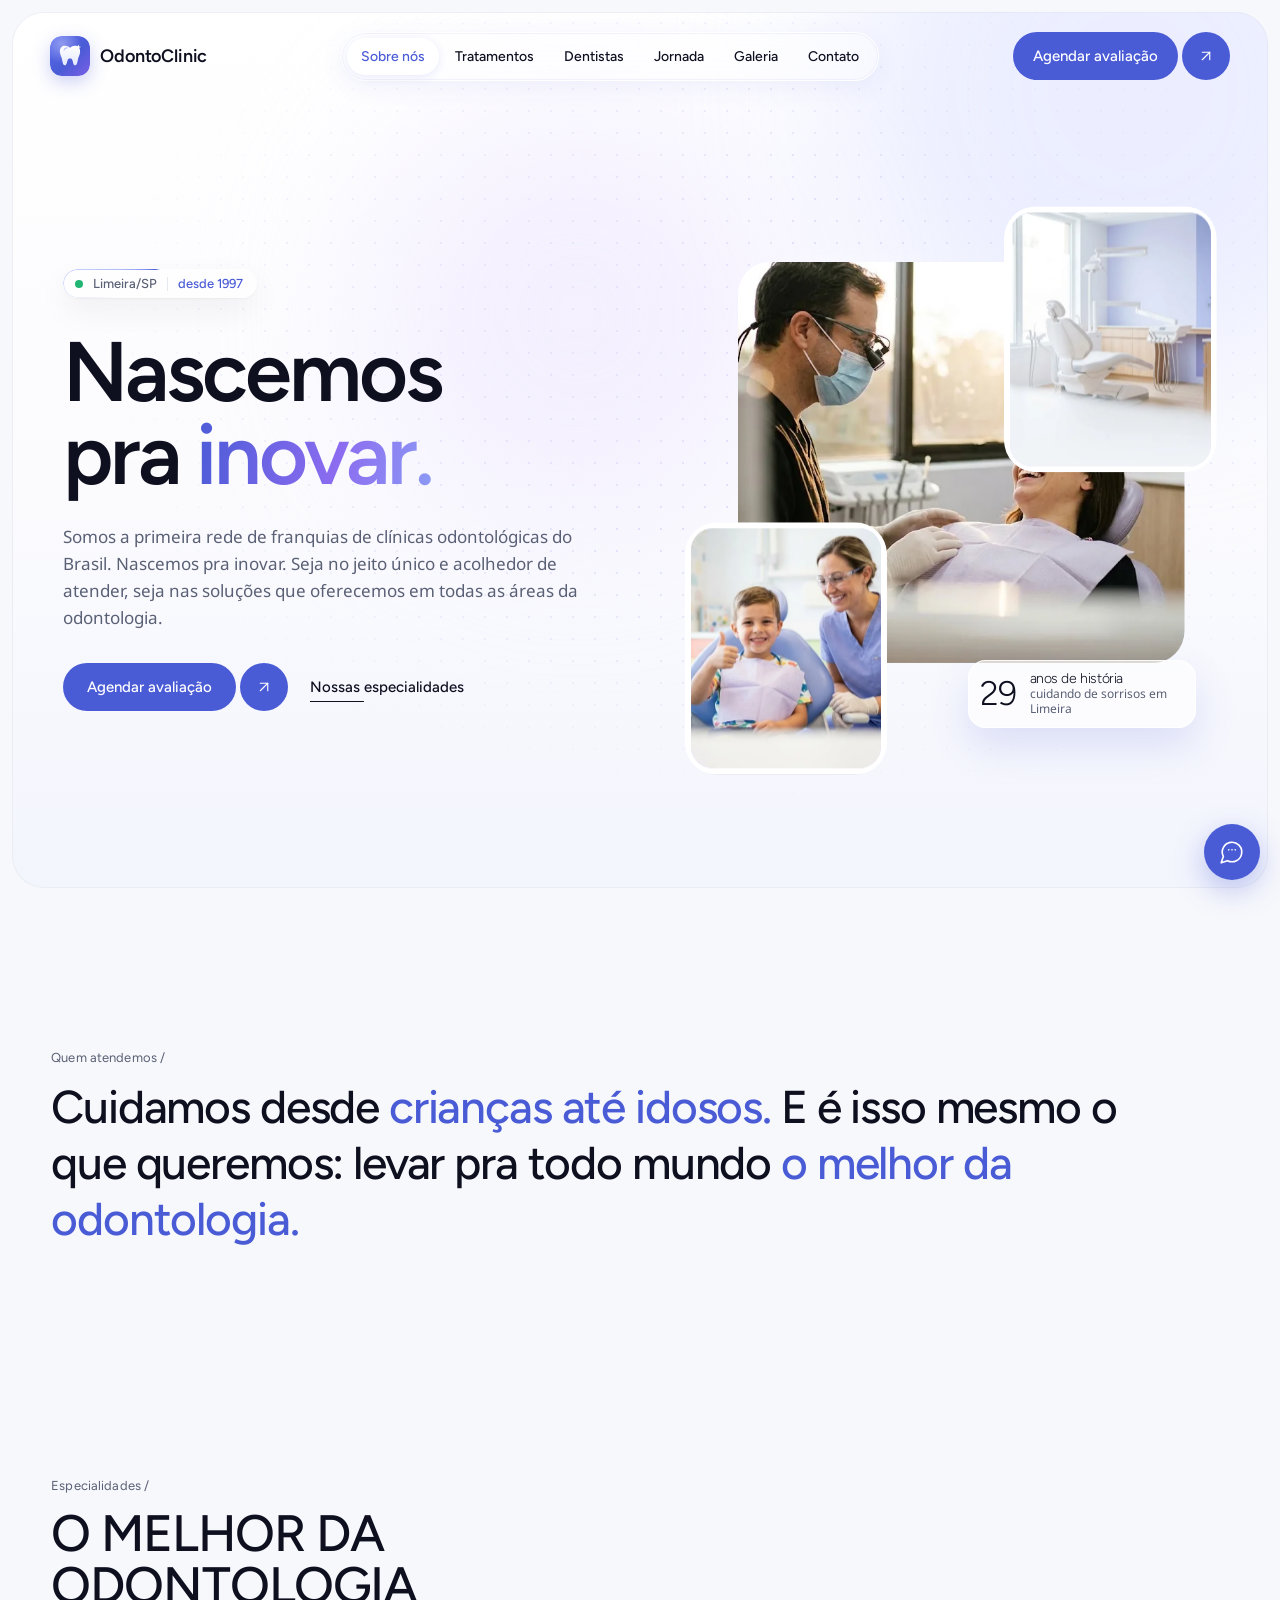
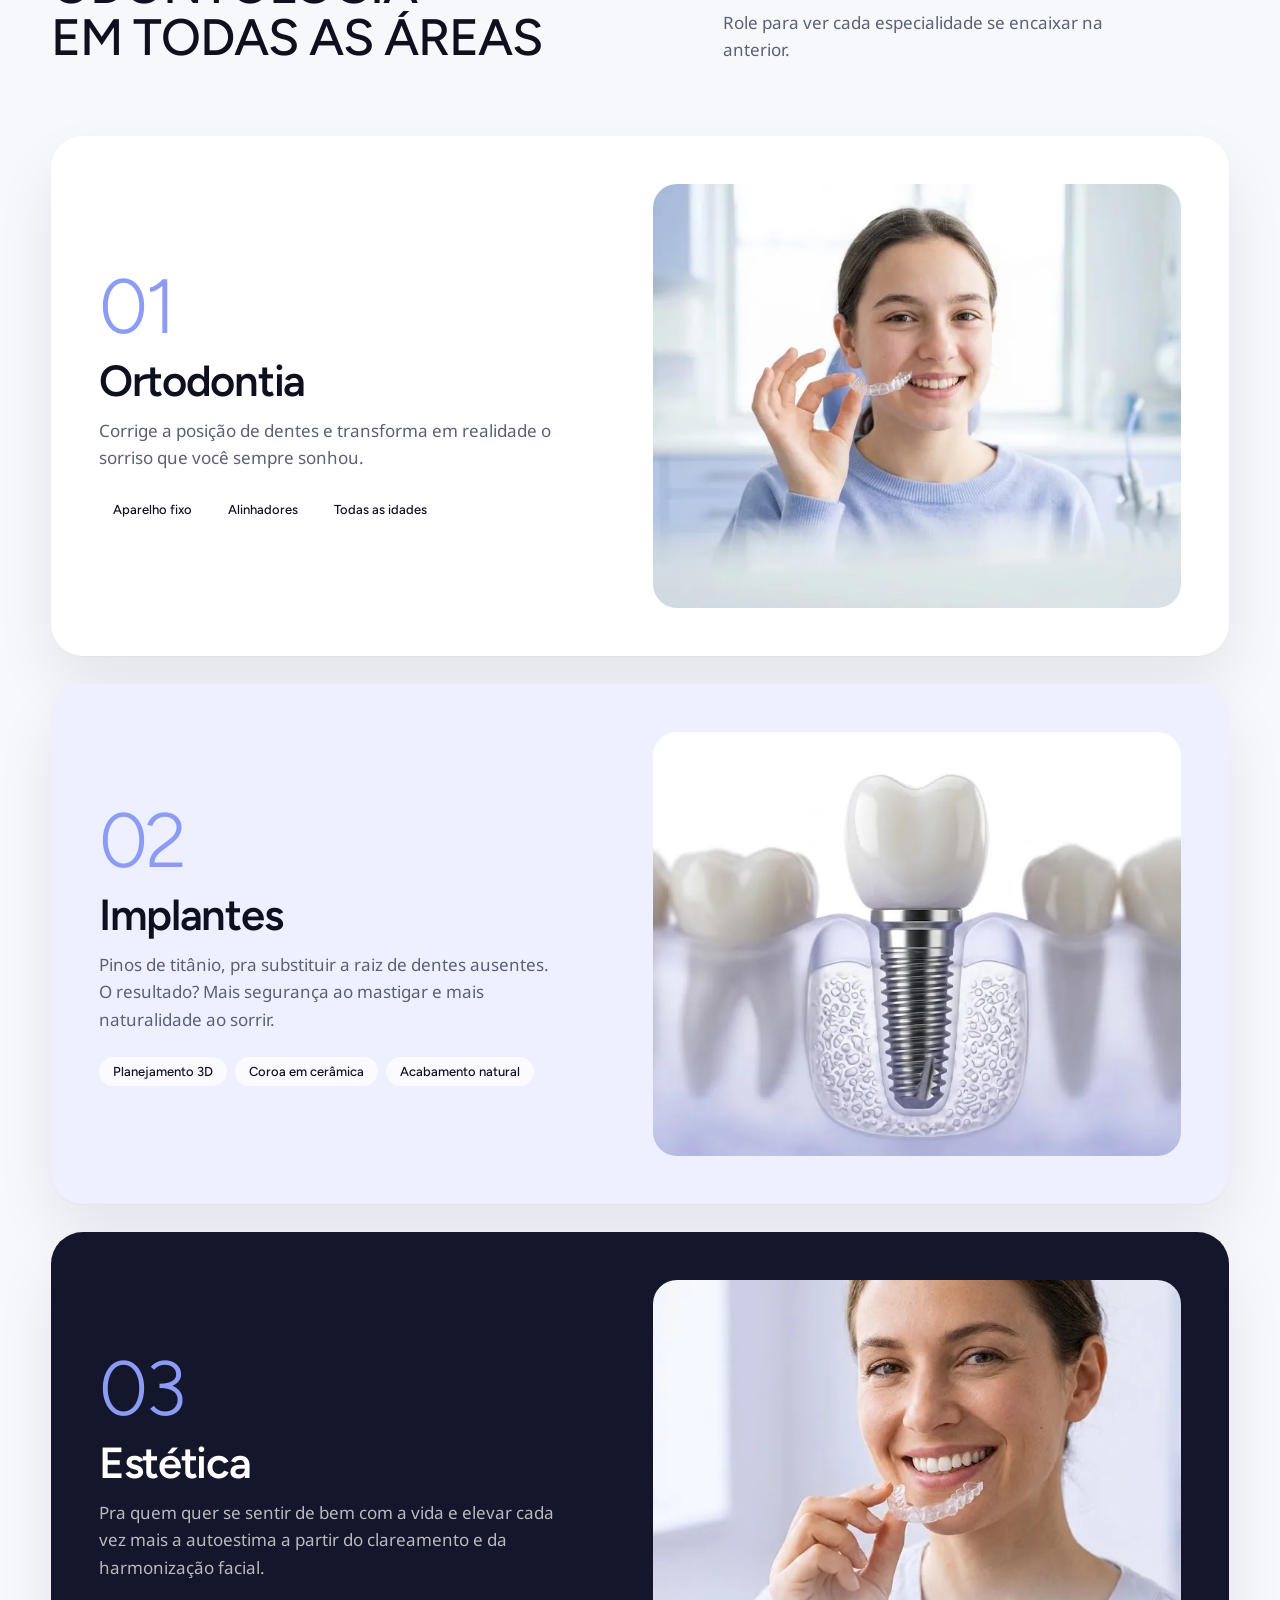
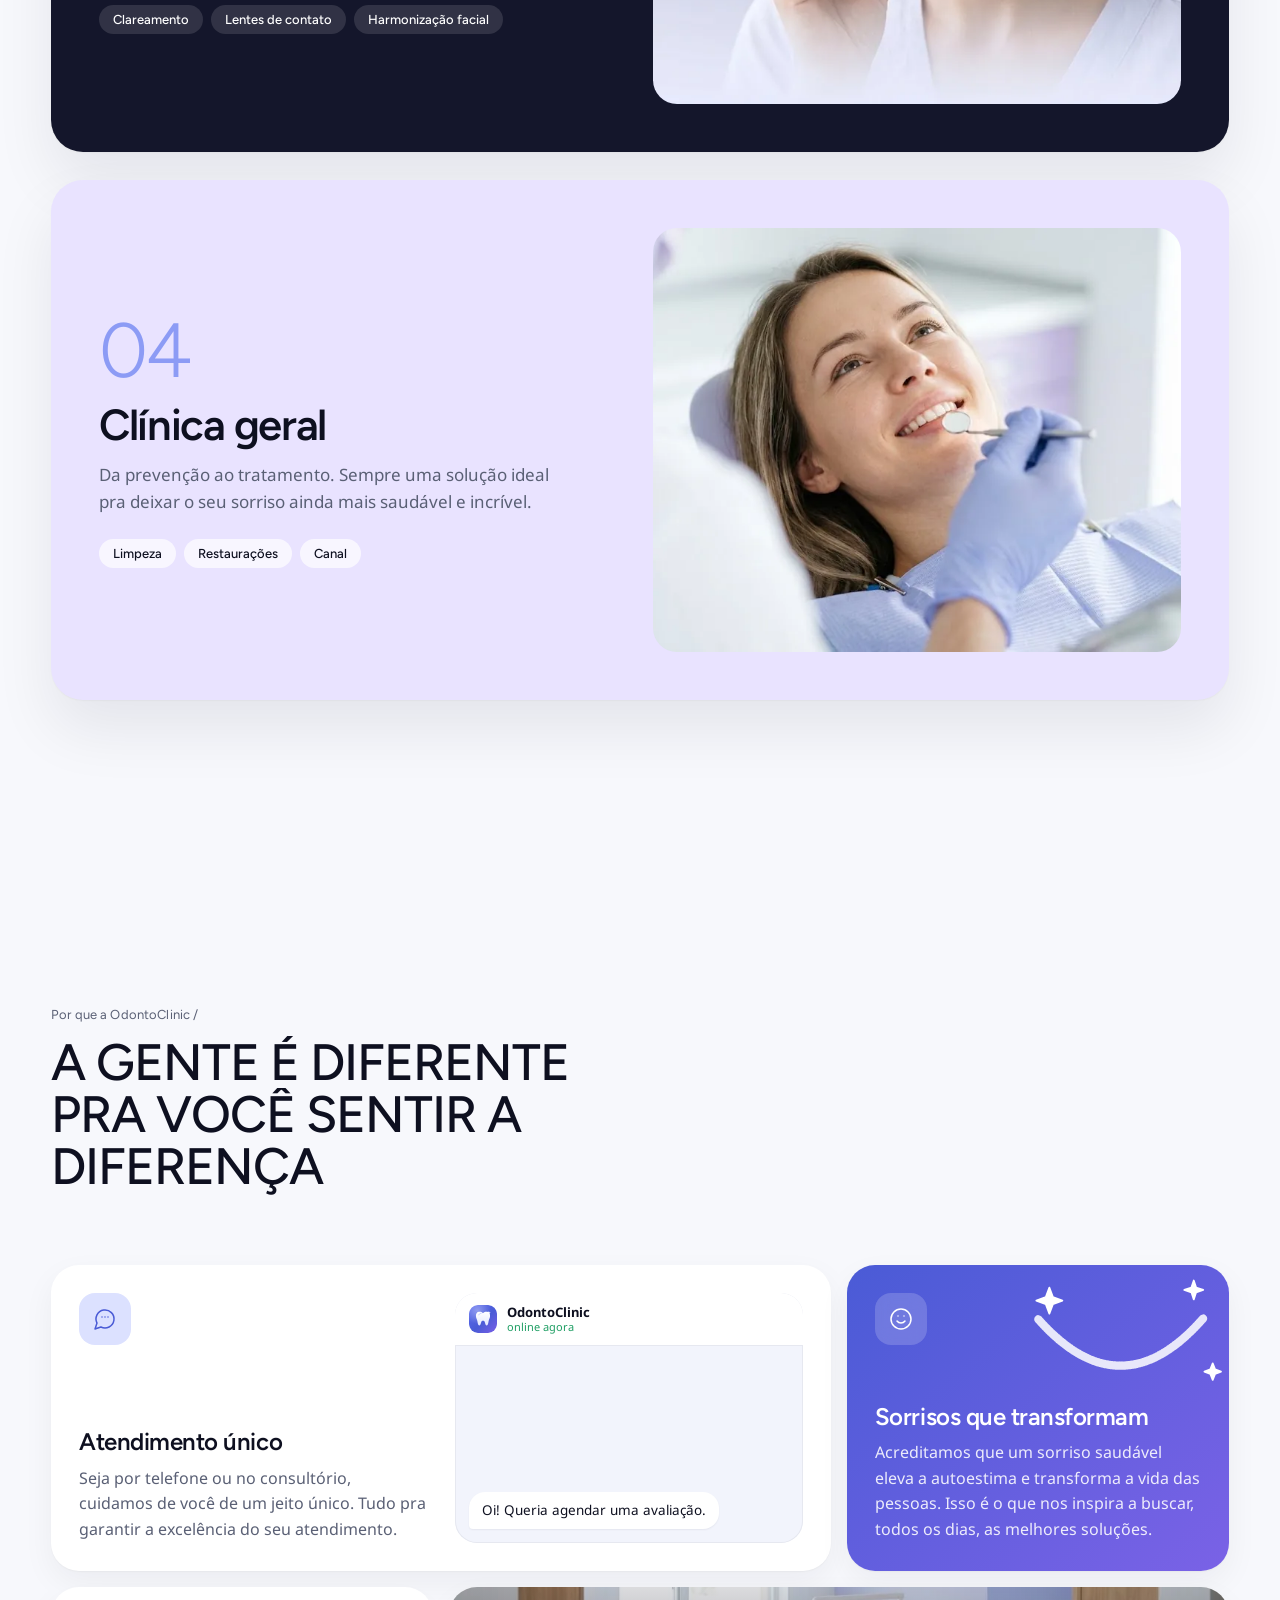
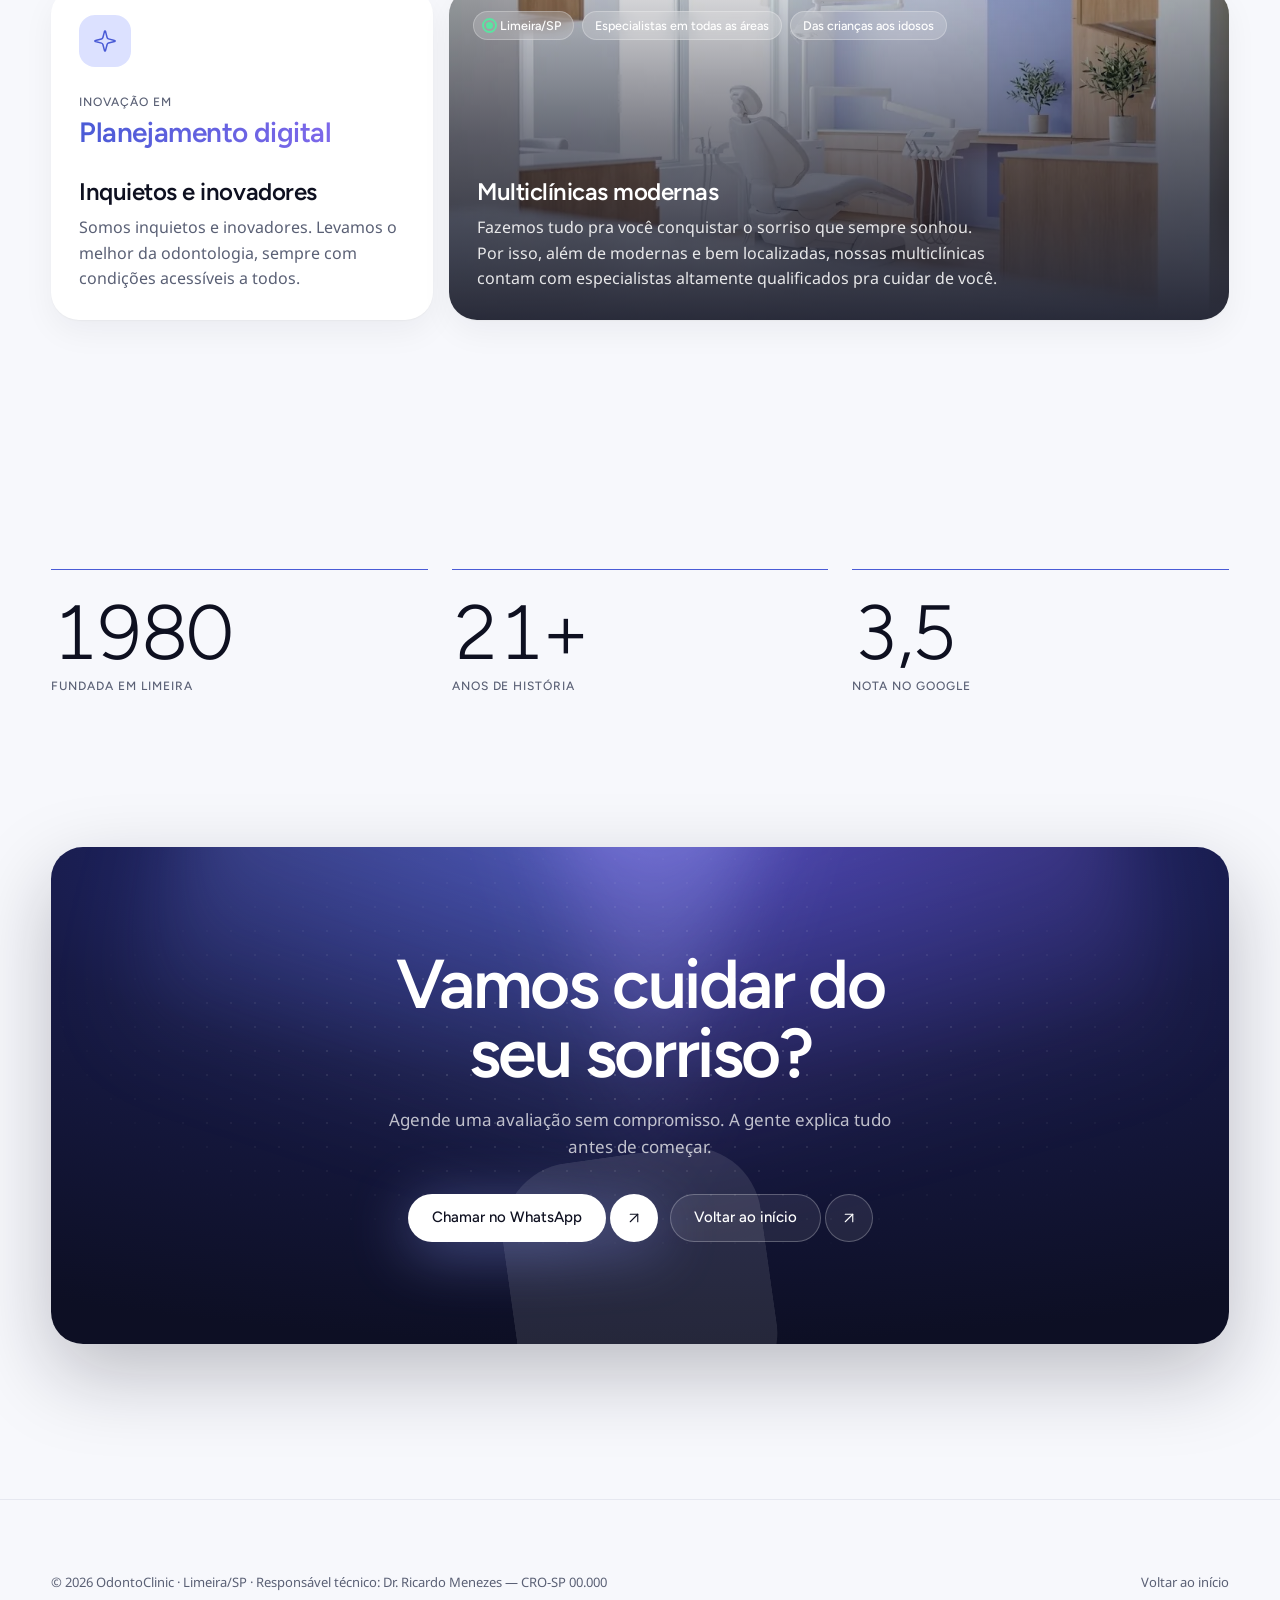
==== commit aef841d7: "Sobre: bento dinâmico, chamada final escura e logo próprio - 'Atendimento único': conversa de WhatsA" ====
--- a/sobre.html
+++ b/sobre.html
@@ -5,6 +5,7 @@
   <meta name="viewport" content="width=device-width, initial-scale=1">
   <title>Sobre nós — OdontoClinic | Limeira/SP desde 1997</title>
   <meta name="description" content="Conheça a OdontoClinic: odontologia em Limeira/SP desde 1997, com atendimento acolhedor, especialistas em todas as áreas e condições acessíveis.">
+  <link rel="icon" href="assets/logo.svg" type="image/svg+xml">
   <meta name="theme-color" content="#F7F8FC">
   <meta property="og:title" content="Sobre a OdontoClinic — nascemos pra inovar">
   <meta property="og:image" content="https://bieltrem09.github.io/odontologista/assets/og-hero.jpg">
@@ -57,7 +58,7 @@
   <header class="header" data-header>
     <div class="header__inner">
       <a href="index.html" class="logo" aria-label="OdontoClinic — início" data-page>
-        <span class="logo__mark"><svg><use href="#i-tooth"/></svg></span>
+        <span class="logo__mark"><img src="assets/logo.svg" alt="" width="40" height="40"></span>
         <span class="logo__name">OdontoClinic</span>
       </a>
       <nav class="nav" aria-label="Principal">
@@ -208,25 +209,55 @@
           </h2>
         </div>
         <div class="bento" data-stagger>
-          <article class="bcard bcard--wide" data-reveal>
-            <span class="bcard__ring" aria-hidden="true"></span>
-            <span class="bcard__ic" aria-hidden="true"><svg><use href="#i-chat"/></svg></span>
-            <h3>Atendimento único</h3>
-            <p>Seja por telefone ou no consultório, cuidamos de você de um jeito único. Tudo pra garantir a excelência do seu atendimento.</p>
-          </article>
-          <article class="bcard bcard--brand" data-reveal>
+          <article class="bcard bcard--wide bcard--chat" data-reveal data-tilt3d>
+            <div class="bcard__text">
+              <span class="bcard__ic" aria-hidden="true"><svg><use href="#i-chat"/></svg></span>
+              <h3>Atendimento único</h3>
+              <p>Seja por telefone ou no consultório, cuidamos de você de um jeito único. Tudo pra garantir a excelência do seu atendimento.</p>
+            </div>
+            <div class="chat" data-chat aria-hidden="true">
+              <div class="chat__head"><img src="assets/logo.svg" alt="" width="28" height="28"><span><b>OdontoClinic</b><small>online agora</small></span></div>
+              <div class="chat__body">
+                <div class="msg msg--in">Oi! Queria agendar uma avaliação.</div>
+                <div class="msg msg--out">Claro! Temos horário amanhã às 9h. Pode ser?</div>
+                <div class="msg msg--in">Perfeito, obrigada!</div>
+                <div class="msg msg--out">Agendado! Até amanhã <svg><use href="#i-check"/></svg></div>
+                <div class="typing"><i></i><i></i><i></i></div>
+              </div>
+            </div>
+          </article>
+
+          <article class="bcard bcard--brand bcard--smile" data-reveal data-tilt3d>
+            <svg class="smile" viewBox="0 0 200 120" aria-hidden="true">
+              <path class="smile__arc" d="M30 40 Q100 120 170 40"/>
+              <path class="smile__spark s1" d="M40 14l3 8 8 3-8 3-3 8-3-8-8-3 8-3z"/>
+              <path class="smile__spark s2" d="M162 8l2 6 6 2-6 2-2 6-2-6-6-2 6-2z"/>
+              <path class="smile__spark s3" d="M178 78l2 5 5 2-5 2-2 5-2-5-5-2 5-2z"/>
+            </svg>
             <span class="bcard__ic" aria-hidden="true"><svg><use href="#i-smile"/></svg></span>
             <h3>Sorrisos que transformam</h3>
             <p>Acreditamos que um sorriso saudável eleva a autoestima e transforma a vida das pessoas. Isso é o que nos inspira a buscar, todos os dias, as melhores soluções.</p>
           </article>
-          <article class="bcard" data-reveal>
+
+          <article class="bcard bcard--innov" data-reveal data-tilt3d>
             <span class="bcard__ic" aria-hidden="true"><svg><use href="#i-sparkle"/></svg></span>
+            <div class="ticker" data-ticker aria-hidden="true">
+              <span class="ticker__label">Inovação em</span>
+              <span class="ticker__win"><span class="ticker__list">
+                <span>Planejamento digital</span><span>Escaneamento 3D</span><span>Alinhadores invisíveis</span><span>Lentes em porcelana</span><span>Implantes guiados</span>
+              </span></span>
+            </div>
             <h3>Inquietos e inovadores</h3>
             <p>Somos inquietos e inovadores. Levamos o melhor da odontologia, sempre com condições acessíveis a todos.</p>
           </article>
-          <article class="bcard bcard--wide bcard--img" data-reveal>
-            <img src="assets/t-ambiente.webp" alt="" width="1024" height="572" loading="lazy" decoding="async">
-            <span class="bcard__ic" aria-hidden="true"><svg><use href="#i-pin"/></svg></span>
+
+          <article class="bcard bcard--wide bcard--img" data-reveal data-tilt3d>
+            <img class="kenburns" src="assets/t-ambiente.webp" alt="" width="1024" height="572" loading="lazy">
+            <div class="bcard__pills" aria-hidden="true">
+              <span class="pill-live"><i></i>Limeira/SP</span>
+              <span>Especialistas em todas as áreas</span>
+              <span>Das crianças aos idosos</span>
+            </div>
             <h3>Multiclínicas modernas</h3>
             <p>Fazemos tudo pra você conquistar o sorriso que sempre sonhou. Por isso, além de modernas e bem localizadas, nossas multiclínicas contam com especialistas altamente qualificados pra cuidar de você.</p>
           </article>
@@ -249,7 +280,12 @@
     <section class="ab-cta" aria-labelledby="t-abcta">
       <div class="wrap">
         <div class="ab-cta__card" data-reveal="card">
-          <div class="aurora" aria-hidden="true"><span></span><span></span><span></span><span></span></div>
+          <div class="ab-cta__fx" aria-hidden="true">
+            <span class="ab-cta__beam ab-cta__beam--a"></span>
+            <span class="ab-cta__beam ab-cta__beam--b"></span>
+            <span class="ab-cta__grid"></span>
+            <img class="ab-cta__logo" src="assets/logo.svg" alt="" width="64" height="64">
+          </div>
           <h2 id="t-abcta" data-split>
             <span class="line"><span>Vamos cuidar do</span></span>
             <span class="line"><span>seu sorriso?</span></span>
--- a/styles.css
+++ b/styles.css
@@ -142,9 +142,9 @@
 .is-ready .header { transform: none; opacity: 1; transition: height .45s var(--ease), top .45s var(--ease), left .45s var(--ease), right .45s var(--ease), transform .9s var(--ease) .1s, opacity .9s var(--ease) .1s; }
 
 .logo { display: inline-flex; align-items: center; gap: 10px; font: 600 18px var(--font-head); letter-spacing: -.01em; }
-.logo__mark { display: grid; place-items: center; width: 36px; height: 36px; border-radius: 12px; background: var(--surface); box-shadow: var(--shadow); color: var(--brand); }
-.logo__mark svg { width: 20px; height: 20px; }
-.logo:hover .logo__mark svg { animation: wiggle .7s var(--ease); }
+.logo__mark { display: grid; place-items: center; width: 40px; height: 40px; border-radius: 12px; box-shadow: 0 6px 18px rgba(74,91,214,.28); transition: transform .5s var(--ease-spring), box-shadow .5s var(--ease); }
+.logo__mark img { width: 100%; height: 100%; border-radius: inherit; }
+.logo:hover .logo__mark { transform: rotate(-8deg) scale(1.06); box-shadow: 0 10px 26px rgba(74,91,214,.38); }
 @keyframes wiggle { 30% { transform: rotate(-10deg); } 60% { transform: rotate(6deg); } }
 
 .nav {
@@ -219,7 +219,7 @@
 
 .hero__copy {
   position: relative; z-index: 3;
-  padding: calc(88px + clamp(20px, 4.5vh, 64px)) var(--gutter) 0;
+  padding: calc(88px + clamp(40px, 7vh, 96px)) var(--gutter) 0;
   max-width: 720px;
   transform: translateY(calc(var(--hp) * 80px));
   opacity: calc(1 - var(--hp) * 1.4);
@@ -1018,9 +1018,9 @@
 .bcard--img img { position: absolute; inset: 0; width: 100%; height: 100%; object-fit: cover; z-index: -2; transition: transform 1.2s var(--ease); }
 .bcard--img:hover img { transform: scale(1.05); }
 .bcard--img::after { content: ""; position: absolute; inset: 0; z-index: -1; background: linear-gradient(180deg, rgba(14,16,32,.15) 0%, rgba(14,16,32,.55) 45%, rgba(14,16,32,.88) 100%); }
-.bcard--img p { color: rgba(255,255,255,.85); }
+.bcard.bcard--img p { color: rgba(255,255,255,.88); }
 .bcard--brand { background: linear-gradient(140deg, #4A5BD6, #7A62E6); color: #fff; }
-.bcard--brand p { color: rgba(255,255,255,.85); }
+.bcard.bcard--brand p { color: rgba(255,255,255,.88); }
 .bcard__ic { position: absolute; top: 26px; left: 28px; display: grid; place-items: center; width: 52px; height: 52px; border-radius: 16px; background: var(--mist); color: var(--brand); animation: icFloat 5s var(--ease-io) infinite alternate; }
 .bcard--brand .bcard__ic, .bcard--img .bcard__ic { background: rgba(255,255,255,.18); color: #fff; backdrop-filter: blur(8px); }
 .bcard__ic svg { width: 24px; height: 24px; }
@@ -1036,6 +1036,82 @@
 .ab-cta__card h2 { font: 600 clamp(2.4rem, 5.4vw, 5rem)/1 var(--font-head); letter-spacing: -.035em; }
 .ab-cta__card p { margin: 18px auto 0; max-width: 520px; color: var(--ink-muted); }
 .ab-cta__btns { display: flex; flex-wrap: wrap; justify-content: center; gap: 12px; margin-top: 34px; }
+
+/* =========================================================
+   Sobre — bento dinâmico e chamada final escura
+   ========================================================= */
+.bcard { transform-style: preserve-3d; transition: transform .5s var(--ease), box-shadow .6s var(--ease); }
+.bcard[data-tilt3d] { transform: perspective(900px) rotateX(var(--rx, 0deg)) rotateY(var(--ry, 0deg)) translateY(var(--ty, 0px)); }
+.bcard[data-tilt3d]:hover { --ty: -4px; }
+.bcard__ic { position: static; margin-bottom: auto; }
+.bcard { justify-content: flex-start; min-height: 300px; }
+.bcard h3 { margin-top: 18px; }
+
+/* chat */
+.bcard--chat { display: grid; grid-template-columns: 1fr 1fr; gap: 28px; align-items: stretch; }
+.bcard__text { display: flex; flex-direction: column; }
+.bcard__text p { margin-top: 10px; }
+.chat { display: flex; flex-direction: column; border-radius: 22px; background: #F2F4FC; box-shadow: inset 0 0 0 1px var(--line); overflow: hidden; min-height: 250px; }
+.chat__head { display: flex; align-items: center; gap: 10px; padding: 12px 14px; background: #fff; border-bottom: 1px solid var(--line); }
+.chat__head img { border-radius: 9px; }
+.chat__head span { display: flex; flex-direction: column; line-height: 1.2; font-size: 13px; }
+.chat__head small { color: #1E9E63; font-size: 11px; }
+.chat__body { flex: 1; display: flex; flex-direction: column; justify-content: flex-end; gap: 8px; padding: 14px; }
+.msg { display: none; max-width: 82%; padding: 9px 13px; border-radius: 16px; font: 400 13.5px/1.4 var(--font-body); }
+.msg.is-on { display: block; animation: msgIn .5s var(--ease-spring) both; }
+@keyframes msgIn { from { opacity: 0; transform: translateY(12px) scale(.94); } }
+.msg--in { align-self: flex-start; background: #fff; border-bottom-left-radius: 4px; box-shadow: 0 1px 2px rgba(14,16,32,.06); }
+.msg--out { align-self: flex-end; background: var(--brand); color: #fff; border-bottom-right-radius: 4px; }
+.msg svg { width: 13px; height: 13px; vertical-align: -2px; stroke-width: 2.4; }
+.typing { align-self: flex-end; display: none; gap: 4px; padding: 11px 13px; border-radius: 16px; background: rgba(74,91,214,.14); }
+.typing.is-on { display: inline-flex; }
+.typing i { width: 6px; height: 6px; border-radius: 50%; background: var(--brand); animation: typing 1s infinite; }
+.typing i:nth-child(2) { animation-delay: .15s; } .typing i:nth-child(3) { animation-delay: .3s; }
+@keyframes typing { 0%, 60%, 100% { transform: translateY(0); opacity: .5; } 30% { transform: translateY(-4px); opacity: 1; } }
+
+/* sorriso que se desenha */
+.bcard--smile { overflow: hidden; }
+.smile { position: absolute; right: -10px; top: 6px; width: 62%; height: auto; overflow: visible; pointer-events: none; }
+.smile__arc { fill: none; stroke: rgba(255,255,255,.85); stroke-width: 7; stroke-linecap: round; stroke-dasharray: 1; stroke-dashoffset: 1; animation: smileDraw 4.5s var(--ease-io) infinite; }
+@keyframes smileDraw { 0% { stroke-dashoffset: 1; } 40%, 75% { stroke-dashoffset: 0; } 100% { stroke-dashoffset: -1; } }
+.smile__spark { fill: #fff; transform-box: fill-box; transform-origin: center; animation: twinkle 2.2s var(--ease-io) infinite; }
+.smile__spark.s2 { animation-delay: .7s; } .smile__spark.s3 { animation-delay: 1.4s; }
+@keyframes twinkle { 0%, 100% { transform: scale(.3) rotate(0deg); opacity: .2; } 50% { transform: scale(1) rotate(45deg); opacity: 1; } }
+
+/* ticker de inovações */
+.ticker { display: flex; flex-direction: column; gap: 6px; margin-top: 18px; }
+.ticker__label { font: 500 12px var(--font-head); letter-spacing: .08em; text-transform: uppercase; color: var(--ink-muted); }
+.ticker__win { display: block; height: 1.25em; overflow: hidden; font: 600 clamp(22px, 2.2vw, 28px)/1.25 var(--font-head); letter-spacing: -.02em; }
+.ticker__list { display: flex; flex-direction: column; transition: transform .7s var(--ease); }
+.ticker__list span { display: block; height: 1.25em; background: linear-gradient(100deg, var(--brand), #8C6CF0); -webkit-background-clip: text; background-clip: text; color: transparent; }
+
+/* imagem com zoom lento + pílulas */
+.kenburns { animation: kenburns 18s var(--ease-io) infinite alternate; }
+@keyframes kenburns { from { transform: scale(1) translate(0, 0); } to { transform: scale(1.12) translate(-2%, -2%); } }
+.bcard--img { justify-content: flex-end; }
+.bcard--img h3 { margin-top: 0; }
+.bcard__pills { position: absolute; top: 24px; left: 24px; right: 24px; display: flex; flex-wrap: wrap; gap: 8px; }
+.bcard__pills span { padding: 7px 13px; border-radius: 999px; background: rgba(255,255,255,.18); backdrop-filter: blur(10px); -webkit-backdrop-filter: blur(10px); font: 500 12.5px var(--font-head); color: #fff; box-shadow: inset 0 0 0 1px rgba(255,255,255,.25); }
+.pill-live { display: inline-flex; align-items: center; gap: 7px; }
+.pill-live i { position: relative; width: 7px; height: 7px; border-radius: 50%; background: #5BE3A1; }
+.pill-live i::after { content: ""; position: absolute; inset: -4px; border-radius: 50%; border: 2px solid #5BE3A1; animation: ping 2.2s var(--ease) infinite; }
+
+/* chamada final: fundo azul-noite com feixes de luz */
+.ab-cta__card { background: radial-gradient(120% 100% at 50% 0%, #2A3394 0%, #171A45 48%, #0D0F24 100%); color: #fff; box-shadow: 0 30px 80px rgba(14,16,32,.25); }
+.ab-cta__card p { color: rgba(255,255,255,.72); }
+.ab-cta__fx { position: absolute; inset: 0; z-index: -1; overflow: hidden; pointer-events: none; }
+.ab-cta__beam { position: absolute; top: -40%; width: 46%; height: 140%; filter: blur(40px); opacity: .55; mix-blend-mode: screen; }
+.ab-cta__beam--a { left: 8%; background: linear-gradient(180deg, rgba(140,155,245,.9), transparent 70%); transform: rotate(18deg); animation: beamA 9s var(--ease-io) infinite alternate; }
+.ab-cta__beam--b { right: 6%; background: linear-gradient(180deg, rgba(160,120,255,.8), transparent 70%); transform: rotate(-16deg); animation: beamB 11s var(--ease-io) infinite alternate; }
+@keyframes beamA { to { transform: rotate(8deg) translateX(18%); opacity: .35; } }
+@keyframes beamB { to { transform: rotate(-6deg) translateX(-14%); opacity: .7; } }
+.ab-cta__grid { position: absolute; inset: 0; background-image: radial-gradient(rgba(255,255,255,.18) 1px, transparent 1.3px); background-size: 24px 24px;
+  -webkit-mask-image: radial-gradient(70% 60% at 50% 40%, #000, transparent 75%); mask-image: radial-gradient(70% 60% at 50% 40%, #000, transparent 75%); }
+.ab-cta__logo { position: absolute; left: 50%; bottom: -70px; width: 260px; height: 260px; transform: translateX(-50%) rotate(-8deg); opacity: .1; filter: grayscale(1) brightness(3); }
+.ab-cta__card .btn--primary .btn__pill, .ab-cta__card .btn--primary .btn__circle { background: #fff; color: var(--ink); }
+.ab-cta__card .btn--primary .btn__pill::after { background: linear-gradient(105deg, transparent, rgba(74,91,214,.18), transparent); }
+.ab-cta__card .btn--primary { filter: drop-shadow(0 10px 30px rgba(140,155,245,.45)); }
+.ab-cta__card .btn--ghost .btn__pill, .ab-cta__card .btn--ghost .btn__circle { background: rgba(255,255,255,.08); color: #fff; box-shadow: inset 0 0 0 1px rgba(255,255,255,.25); }
 
 /* =========================================================
    Responsivo (mobile-first nos ajustes abaixo)
@@ -1086,6 +1162,7 @@
   .scard { grid-template-columns: 1fr; position: relative; top: auto; min-height: 0; }
   .scard__img { min-height: 220px; order: -1; }
   .bento { grid-template-columns: 1fr 1fr; }
+  .bcard--chat { grid-template-columns: 1fr; }
   .modal__media img { min-height: 0; aspect-ratio: 16 / 10; }
 }
 @keyframes floaty { from { transform: translateY(0); } to { transform: translateY(-10px); } }
@@ -1125,6 +1202,10 @@
   *, *::before, *::after { animation-duration: .001ms !important; animation-iteration-count: 1 !important; transition-duration: .001ms !important; scroll-behavior: auto !important; }
   .marquee__track { animation: none !important; }
   .marquee__toggle { display: none; }
+  .kenburns, .smile__arc, .smile__spark, .ab-cta__beam, .typing i, .pill-live i::after { animation: none !important; }
+  .smile__arc { stroke-dashoffset: 0; }
+  .msg { display: block; }
+  .bcard[data-tilt3d] { transform: none !important; }
   .bcard__ic, .bcard__ring { animation: none !important; }
   .scard { transform: none !important; }
   .hero__blob, .glass__in, .scan span, .hero-pill::before, .hero-pill__dot::after, .annot-line .pulse { animation: none !important; }
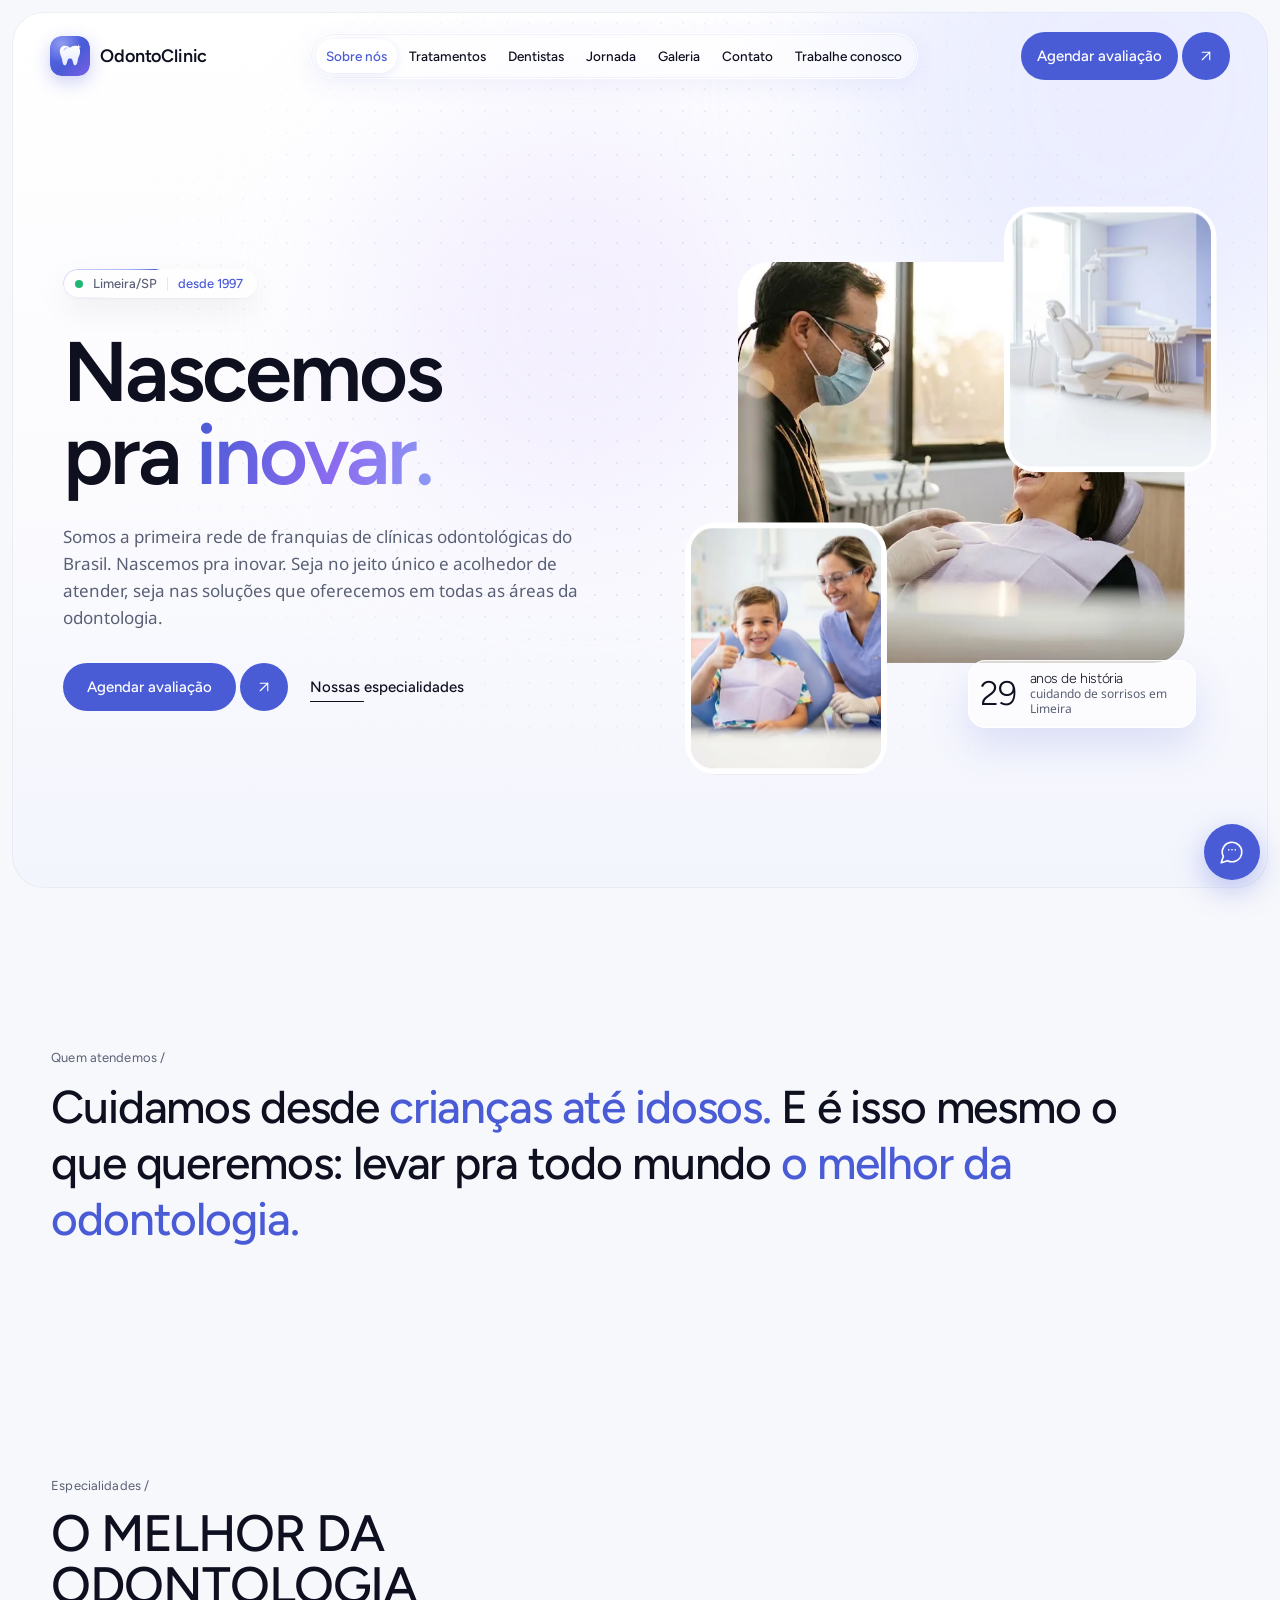
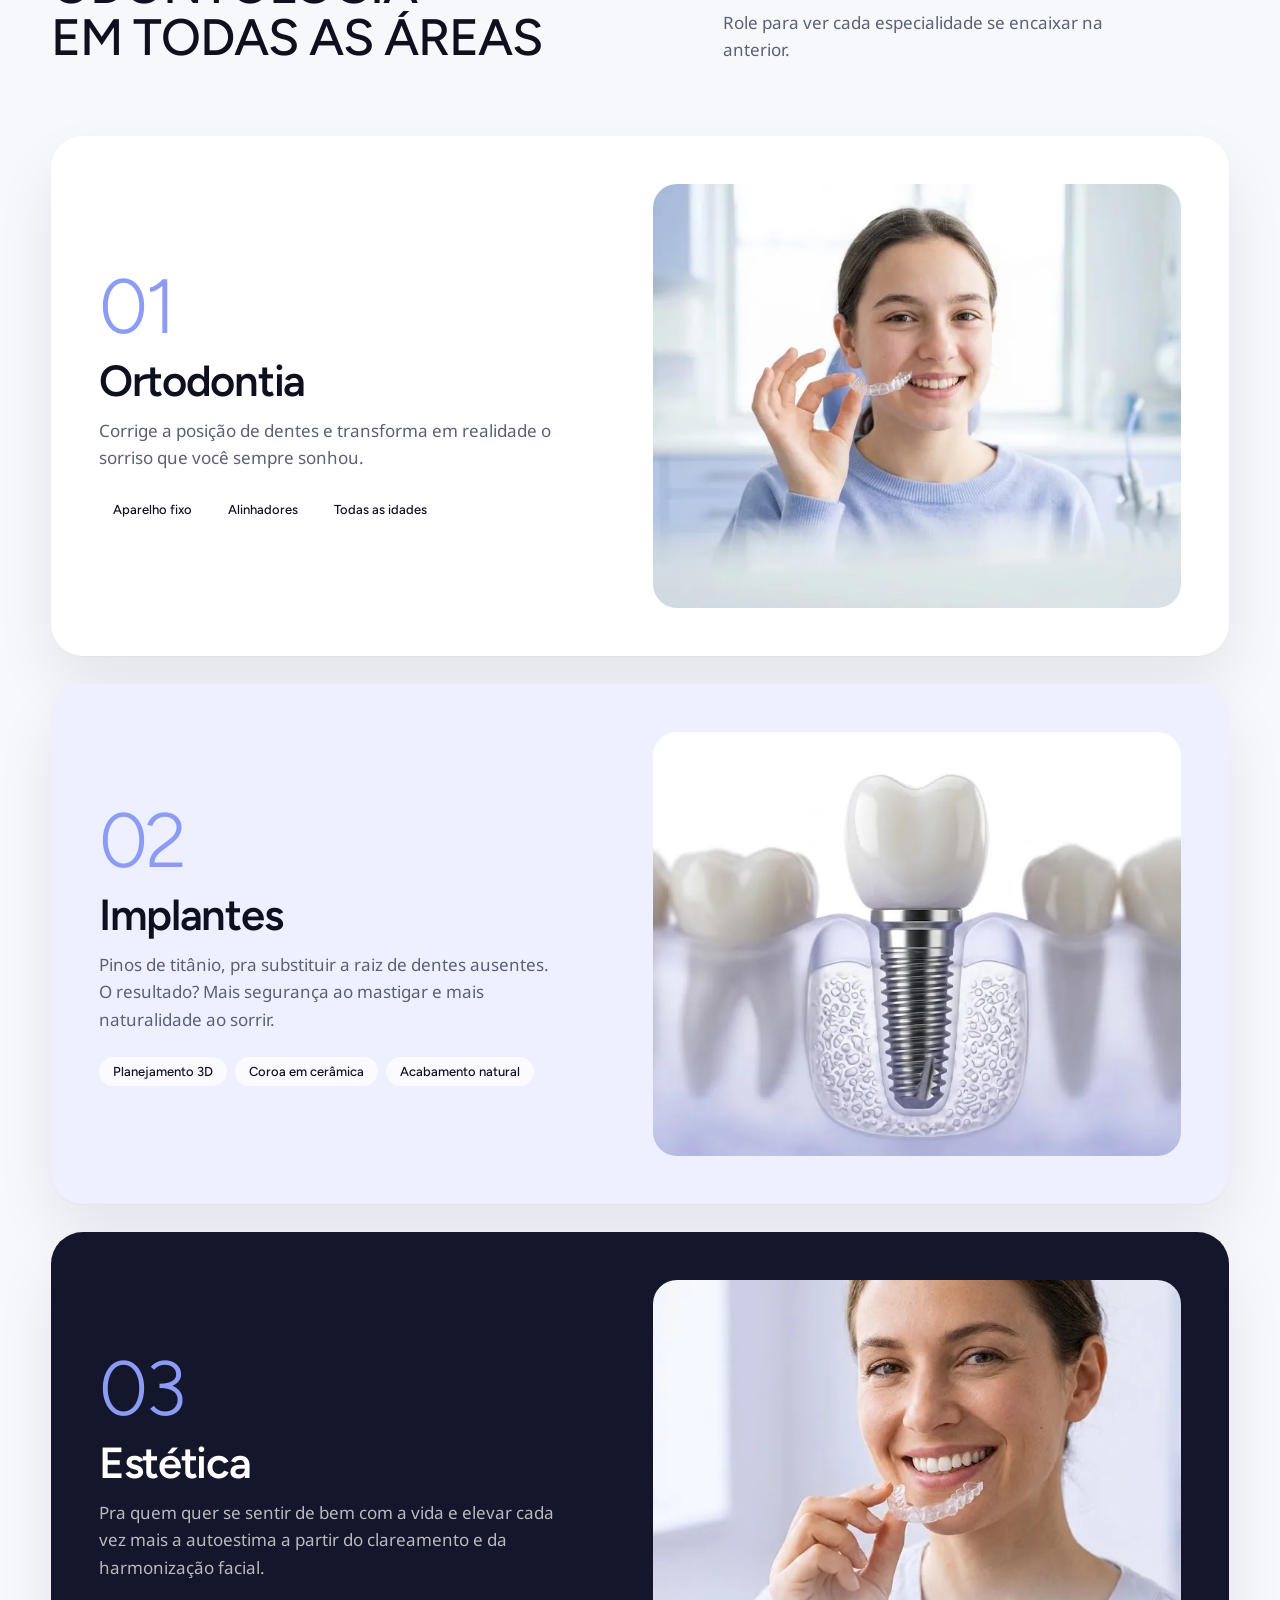
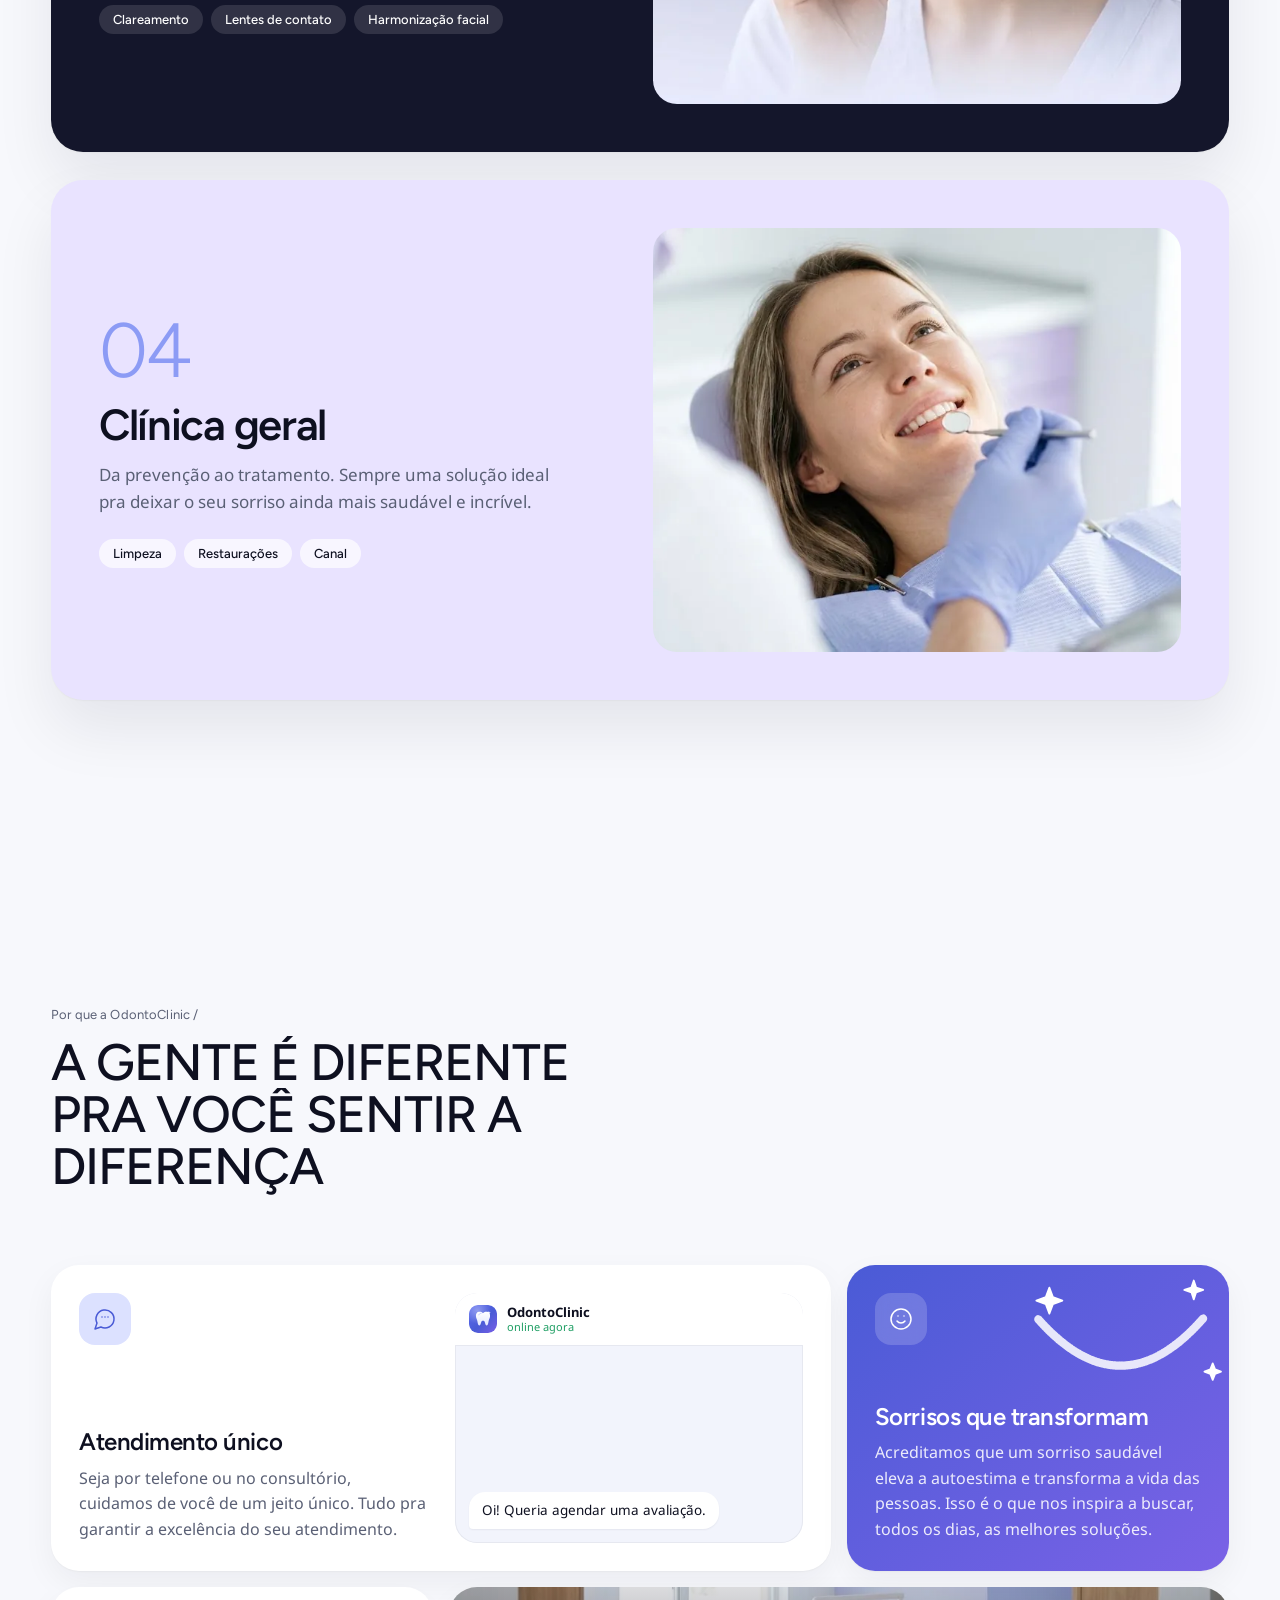
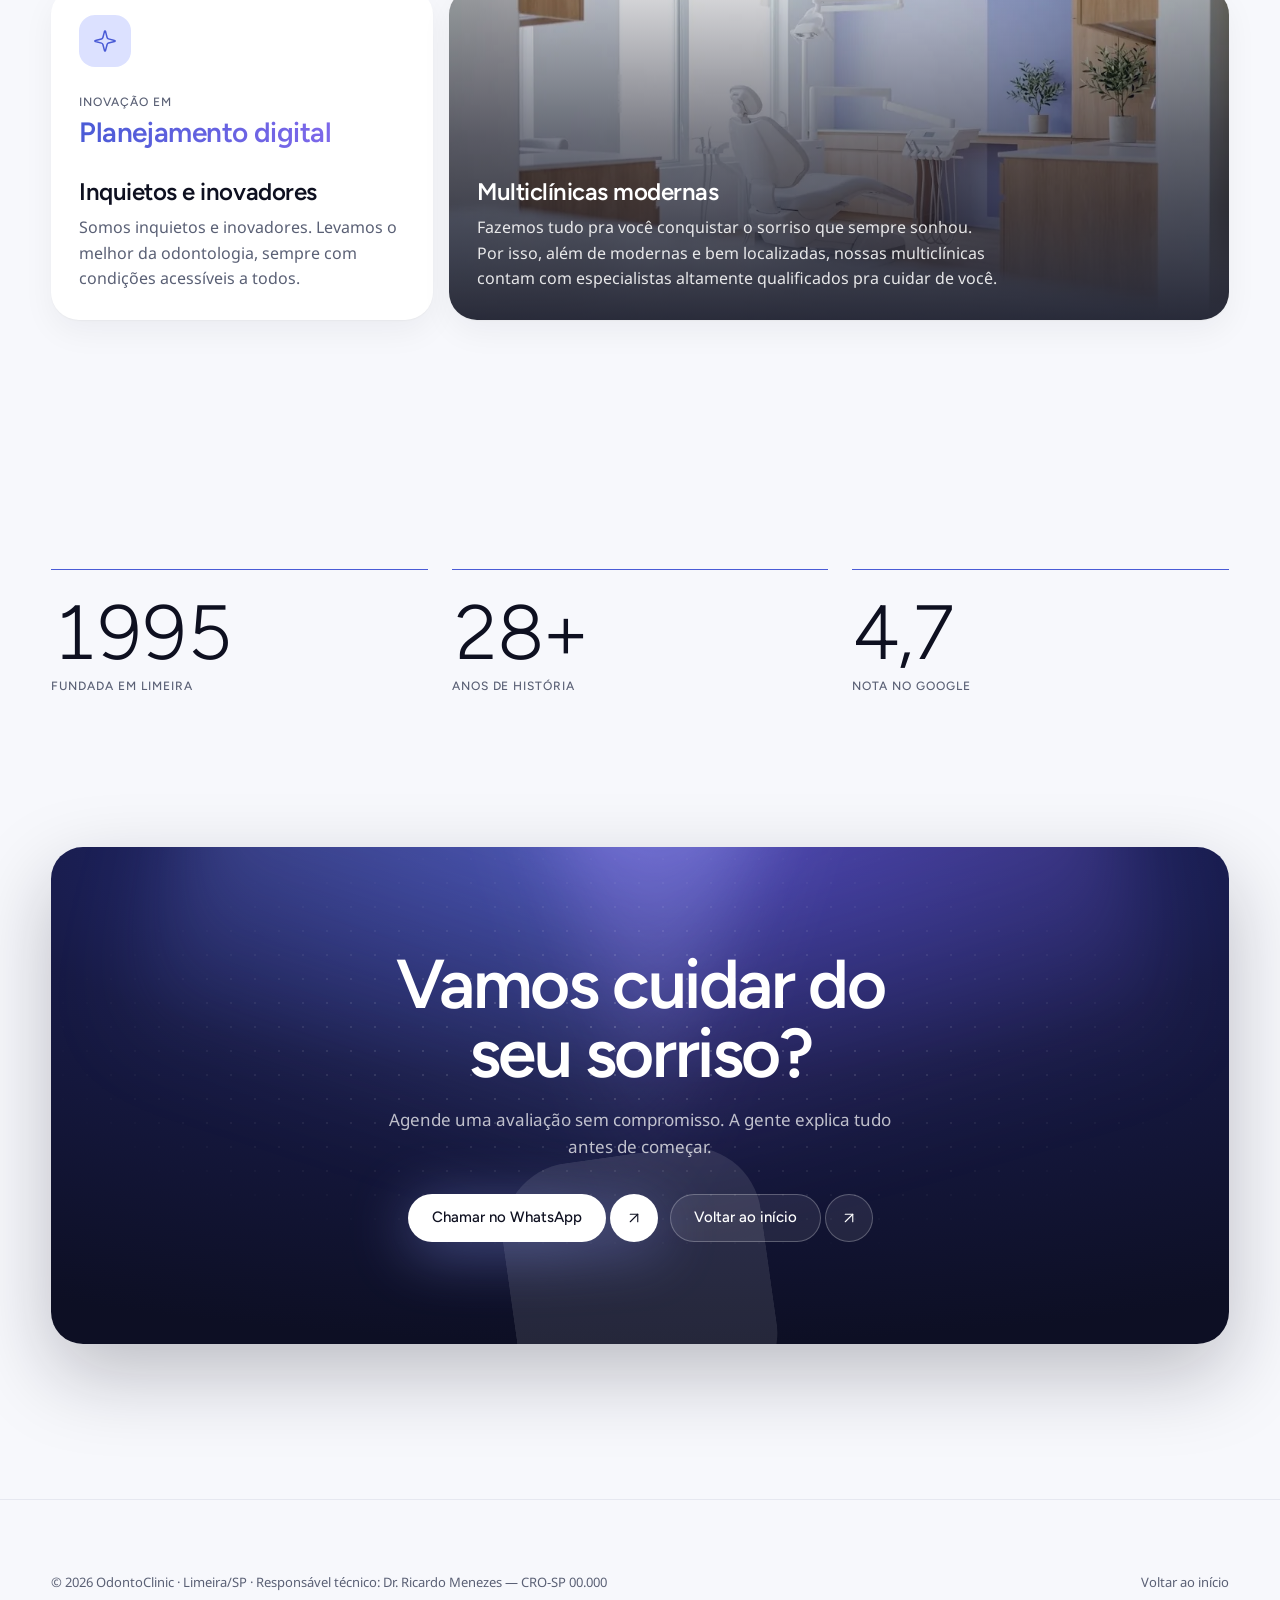
==== commit 95b71c4e: "Página Trabalhe conosco e ajustes na Sobre - Nova página trabalhe.html no mesmo estilo da Sobre: abe" ====
--- a/sobre.html
+++ b/sobre.html
@@ -68,6 +68,7 @@
         <a href="index.html#jornada" data-page>Jornada</a>
         <a href="index.html#galeria" data-page>Galeria</a>
         <a href="index.html#contato" data-page>Contato</a>
+        <a href="trabalhe.html" data-page>Trabalhe conosco</a>
         <span class="nav__indicator" aria-hidden="true"></span>
       </nav>
       <a class="btn btn--primary btn--shine header__cta" href="#" data-wa>
@@ -85,6 +86,7 @@
       <a href="index.html#dentistas" data-page><span>Dentistas</span></a>
       <a href="index.html#galeria" data-page><span>Galeria</span></a>
       <a href="index.html#contato" data-page><span>Contato</span></a>
+      <a href="trabalhe.html" data-page><span>Trabalhe conosco</span></a>
     </nav>
     <a class="btn btn--primary btn--block menu__wa" href="#" data-wa>
       <span class="btn__pill">Chamar no WhatsApp</span>
@@ -253,11 +255,6 @@
 
           <article class="bcard bcard--wide bcard--img" data-reveal data-tilt3d>
             <img class="kenburns" src="assets/t-ambiente.webp" alt="" width="1024" height="572" loading="lazy">
-            <div class="bcard__pills" aria-hidden="true">
-              <span class="pill-live"><i></i>Limeira/SP</span>
-              <span>Especialistas em todas as áreas</span>
-              <span>Das crianças aos idosos</span>
-            </div>
             <h3>Multiclínicas modernas</h3>
             <p>Fazemos tudo pra você conquistar o sorriso que sempre sonhou. Por isso, além de modernas e bem localizadas, nossas multiclínicas contam com especialistas altamente qualificados pra cuidar de você.</p>
           </article>
@@ -316,6 +313,6 @@
   <a class="wa-float is-visible" href="#" data-wa aria-label="Conversar no WhatsApp"><svg><use href="#i-chat"/></svg></a>
 
   <script src="pt.js?v=dev" defer></script>
-  <script src="sobre.js?v=dev" defer></script>
+  <script src="paginas.js?v=dev" defer></script>
 </body>
 </html>
--- a/styles.css
+++ b/styles.css
@@ -157,7 +157,7 @@
 }
 .header.is-scrolled .nav { background: rgba(247,248,252,.6); }
 .nav a[aria-current="page"] { color: var(--brand); }
-.nav a { position: relative; z-index: 1; padding: 10px 14px; border-radius: 999px; color: var(--ink); transition: color var(--t-fast); }
+.nav a { position: relative; z-index: 1; padding: 10px 13px; white-space: nowrap; border-radius: 999px; color: var(--ink); transition: color var(--t-fast); }
 .nav a.is-current { color: var(--brand); }
 .nav__indicator {
   position: absolute; z-index: 0; top: 5px; left: 0; height: calc(100% - 10px); border-radius: 999px;
@@ -1114,8 +1114,85 @@
 .ab-cta__card .btn--ghost .btn__pill, .ab-cta__card .btn--ghost .btn__circle { background: rgba(255,255,255,.08); color: #fff; box-shadow: inset 0 0 0 1px rgba(255,255,255,.25); }
 
 /* =========================================================
+   Página "Trabalhe conosco"
+   ========================================================= */
+.ab-hero__title--sm { font-size: clamp(2.8rem, 5.4vw, 5.2rem); line-height: .96; }
+.tc-join { margin: 0 0 14px; font: 600 clamp(20px, 1.8vw, 24px) var(--font-head); color: var(--brand); letter-spacing: -.01em; }
+.team-stack { display: flex; align-items: center; }
+.team-stack img, .team-stack span { width: 34px; height: 34px; margin-left: -10px; border-radius: 50%; border: 2px solid #fff; object-fit: cover; object-position: 50% 20%; }
+.team-stack img:first-child { margin-left: 0; }
+.team-stack span { display: grid; place-items: center; width: auto; padding: 0 10px; border-radius: 999px; background: var(--brand); color: #fff; font: 600 11px var(--font-head); border-style: dashed; animation: youPulse 2.4s var(--ease-io) infinite; }
+@keyframes youPulse { 50% { transform: scale(1.08); box-shadow: 0 0 0 6px rgba(74,91,214,.15); } }
+
+/* Excelência: foto do implante com feixe de escaneamento */
+.tech { position: relative; overflow: hidden; border-radius: 22px; min-height: 250px; background: #F2F4FC; box-shadow: inset 0 0 0 1px var(--line); }
+.tech img { position: absolute; inset: 0; width: 100%; height: 100%; object-fit: cover; transform: scale(1.15); }
+.tech__scan { position: absolute; left: 0; right: 0; top: 0; height: 30%; background: linear-gradient(180deg, transparent, rgba(140,155,245,.25) 80%, rgba(140,155,245,.7)); animation: techScan 3.6s var(--ease-io) infinite; }
+.tech__scan::after { content: ""; position: absolute; left: 0; right: 0; bottom: 0; height: 2px; background: var(--brand-soft); box-shadow: 0 0 14px 3px rgba(140,155,245,.9); }
+@keyframes techScan { 0% { transform: translateY(-100%); } 60%, 100% { transform: translateY(340%); } }
+.tech__tag { position: absolute; padding: 6px 12px; border-radius: 999px; background: rgba(255,255,255,.88); backdrop-filter: blur(8px); font: 500 12px var(--font-head); box-shadow: var(--shadow); animation: floatCard 5s var(--ease-io) infinite alternate; }
+.tech__tag--a { left: 14px; top: 14px; }
+.tech__tag--b { right: 14px; bottom: 14px; animation-delay: -2.5s; }
+
+/* Crescimento: barras subindo + seta */
+.bcard--grow { overflow: hidden; }
+.grow { position: absolute; right: 18px; top: 22px; width: 52%; height: auto; overflow: visible; pointer-events: none; }
+.grow__bar { fill: rgba(255,255,255,.22); transform-box: fill-box; transform-origin: 50% 100%; animation: barUp 4.5s var(--ease) infinite; }
+.grow__bar:nth-child(2) { animation-delay: .15s; } .grow__bar:nth-child(3) { animation-delay: .3s; } .grow__bar:nth-child(4) { animation-delay: .45s; fill: rgba(255,255,255,.45); }
+@keyframes barUp { 0% { transform: scaleY(0); } 25%, 80% { transform: scaleY(1); } 100% { transform: scaleY(0); opacity: 0; } }
+.grow__line, .grow__tip { fill: none; stroke: #fff; stroke-width: 4; stroke-linecap: round; stroke-linejoin: round; stroke-dasharray: 1; stroke-dashoffset: 1; animation: lineUp 4.5s var(--ease-io) infinite; }
+.grow__tip { animation-name: tipUp; }
+@keyframes lineUp { 0%, 15% { stroke-dashoffset: 1; } 45%, 80% { stroke-dashoffset: 0; } 100% { stroke-dashoffset: 0; opacity: 0; } }
+@keyframes tipUp { 0%, 42% { stroke-dashoffset: 1; } 55%, 80% { stroke-dashoffset: 0; } 100% { stroke-dashoffset: 0; opacity: 0; } }
+.bcard--grow .bcard__ic svg { transform: rotate(-45deg); }
+
+/* Equipe: fotos girando em volta de "você" */
+.bcard--team { overflow: hidden; }
+.circle { position: relative; flex: none; width: 120px; height: 120px; margin: 32px auto 40px; animation: spinSlow 24s linear infinite; }
+.bcard--team h3 { margin-top: auto; }
+.circle img { position: absolute; left: 50%; top: 50%; width: 40px; height: 40px; margin: -20px; border-radius: 50%; border: 2px solid #fff; object-fit: cover; object-position: 50% 20%; box-shadow: var(--shadow);
+  transform: rotate(var(--a)) translateY(-52px) rotate(calc(var(--a) * -1)); }
+.circle__you { position: absolute; left: 50%; top: 50%; display: grid; place-items: center; width: 52px; height: 52px; margin: -26px; border-radius: 50%; background: var(--mist); color: var(--brand); font: 600 12px var(--font-head); border: 1.5px dashed var(--brand-soft); animation: spinSlow 24s linear infinite reverse; }
+.circle img { animation: counterSpin 24s linear infinite; }
+@keyframes counterSpin { from { transform: rotate(var(--a)) translateY(-52px) rotate(calc(var(--a) * -1)) rotate(0deg); } to { transform: rotate(var(--a)) translateY(-52px) rotate(calc(var(--a) * -1)) rotate(-360deg); } }
+
+/* Candidatura: card escuro com formulário de vidro */
+.tc-apply { display: grid; grid-template-columns: 1fr 1fr; gap: clamp(28px, 5vw, 72px); align-items: center; text-align: left; }
+.tc-apply h2 { font: 600 clamp(2.4rem, 4.8vw, 4.4rem)/1 var(--font-head); letter-spacing: -.035em; }
+.tc-apply p { margin: 18px 0 0; max-width: 460px; }
+.tc-roles { display: flex; flex-wrap: wrap; gap: 8px; margin: 26px 0 0; padding: 0; list-style: none; }
+.tc-roles li { padding: 7px 14px; border-radius: 999px; background: rgba(255,255,255,.08); box-shadow: inset 0 0 0 1px rgba(255,255,255,.2); font: 500 13px var(--font-head); }
+.cform { display: flex; flex-direction: column; gap: 14px; padding: clamp(20px, 3vw, 30px); border-radius: 24px; background: rgba(255,255,255,.07); backdrop-filter: blur(14px); -webkit-backdrop-filter: blur(14px); box-shadow: inset 0 0 0 1px rgba(255,255,255,.14); }
+.cfield { display: flex; flex-direction: column; gap: 6px; }
+.cfield label { font: 500 13px var(--font-head); color: rgba(255,255,255,.85); }
+.cfield label small { color: rgba(255,255,255,.5); font-weight: 400; }
+.cfield input, .cfield select, .cfield textarea {
+  width: 100%; min-height: 46px; padding: 11px 14px; border-radius: 14px; border: 1px solid rgba(255,255,255,.16); background: rgba(255,255,255,.06);
+  color: #fff; font: 400 15px var(--font-body); appearance: none; transition: border-color .25s, box-shadow .35s var(--ease), background-color .25s;
+}
+.cfield textarea { resize: vertical; min-height: 84px; }
+.cfield select { background-image: url("data:image/svg+xml,%3Csvg xmlns='http://www.w3.org/2000/svg' viewBox='0 0 24 24' fill='none' stroke='%23ffffff' stroke-width='1.5' stroke-linecap='round'%3E%3Cpath d='m6 9 6 6 6-6'/%3E%3C/svg%3E"); background-repeat: no-repeat; background-position: right 12px center; background-size: 18px; }
+.cfield select option { color: var(--ink); }
+.cfield input::placeholder { color: rgba(255,255,255,.4); }
+.cfield input:focus, .cfield select:focus, .cfield textarea:focus { outline: none; border-color: var(--brand-soft); background: rgba(255,255,255,.1); box-shadow: 0 0 0 4px rgba(140,155,245,.25); }
+.cfield.has-error input, .cfield.has-error select { border-color: #FF8A9B; }
+.cfield__err { font-size: 12.5px; color: #FFB3BE; min-height: 0; }
+.ccheck { display: flex; gap: 10px; align-items: flex-start; font-size: 13px; color: rgba(255,255,255,.75); cursor: pointer; }
+.ccheck input { position: absolute; opacity: 0; }
+.ccheck .box { background: rgba(255,255,255,.08); border-color: rgba(255,255,255,.3); }
+.ccheck input:checked + .box { background: var(--brand-soft); border-color: var(--brand-soft); }
+.ccheck input:checked + .box svg { stroke-dashoffset: 0; }
+.ccheck input:focus-visible + .box { outline: 2px solid var(--brand-soft); outline-offset: 2px; }
+.cform__note { margin: 0 !important; font-size: 12.5px; color: rgba(255,255,255,.6) !important; }
+.cform.is-shake { animation: shake .45s var(--ease); }
+
+/* =========================================================
    Responsivo (mobile-first nos ajustes abaixo)
    ========================================================= */
+@media (max-width: 1360px) {
+  .nav a { padding: 9px 10px; font-size: 13.5px; }
+  .header__cta .btn__pill { padding-inline: 16px; }
+}
 @media (max-width: 1180px) {
   .nav { display: none; }
   .header__cta { margin-left: auto; }
@@ -1163,6 +1240,8 @@
   .scard__img { min-height: 220px; order: -1; }
   .bento { grid-template-columns: 1fr 1fr; }
   .bcard--chat { grid-template-columns: 1fr; }
+  .tc-apply { grid-template-columns: 1fr; }
+  .grow { width: 44%; }
   .modal__media img { min-height: 0; aspect-ratio: 16 / 10; }
 }
 @keyframes floaty { from { transform: translateY(0); } to { transform: translateY(-10px); } }
@@ -1202,6 +1281,8 @@
   *, *::before, *::after { animation-duration: .001ms !important; animation-iteration-count: 1 !important; transition-duration: .001ms !important; scroll-behavior: auto !important; }
   .marquee__track { animation: none !important; }
   .marquee__toggle { display: none; }
+  .tech__scan, .tech__tag, .grow__bar, .grow__line, .grow__tip, .circle, .circle img, .circle__you, .team-stack span { animation: none !important; }
+  .grow__line, .grow__tip { stroke-dashoffset: 0; }
   .kenburns, .smile__arc, .smile__spark, .ab-cta__beam, .typing i, .pill-live i::after { animation: none !important; }
   .smile__arc { stroke-dashoffset: 0; }
   .msg { display: block; }
